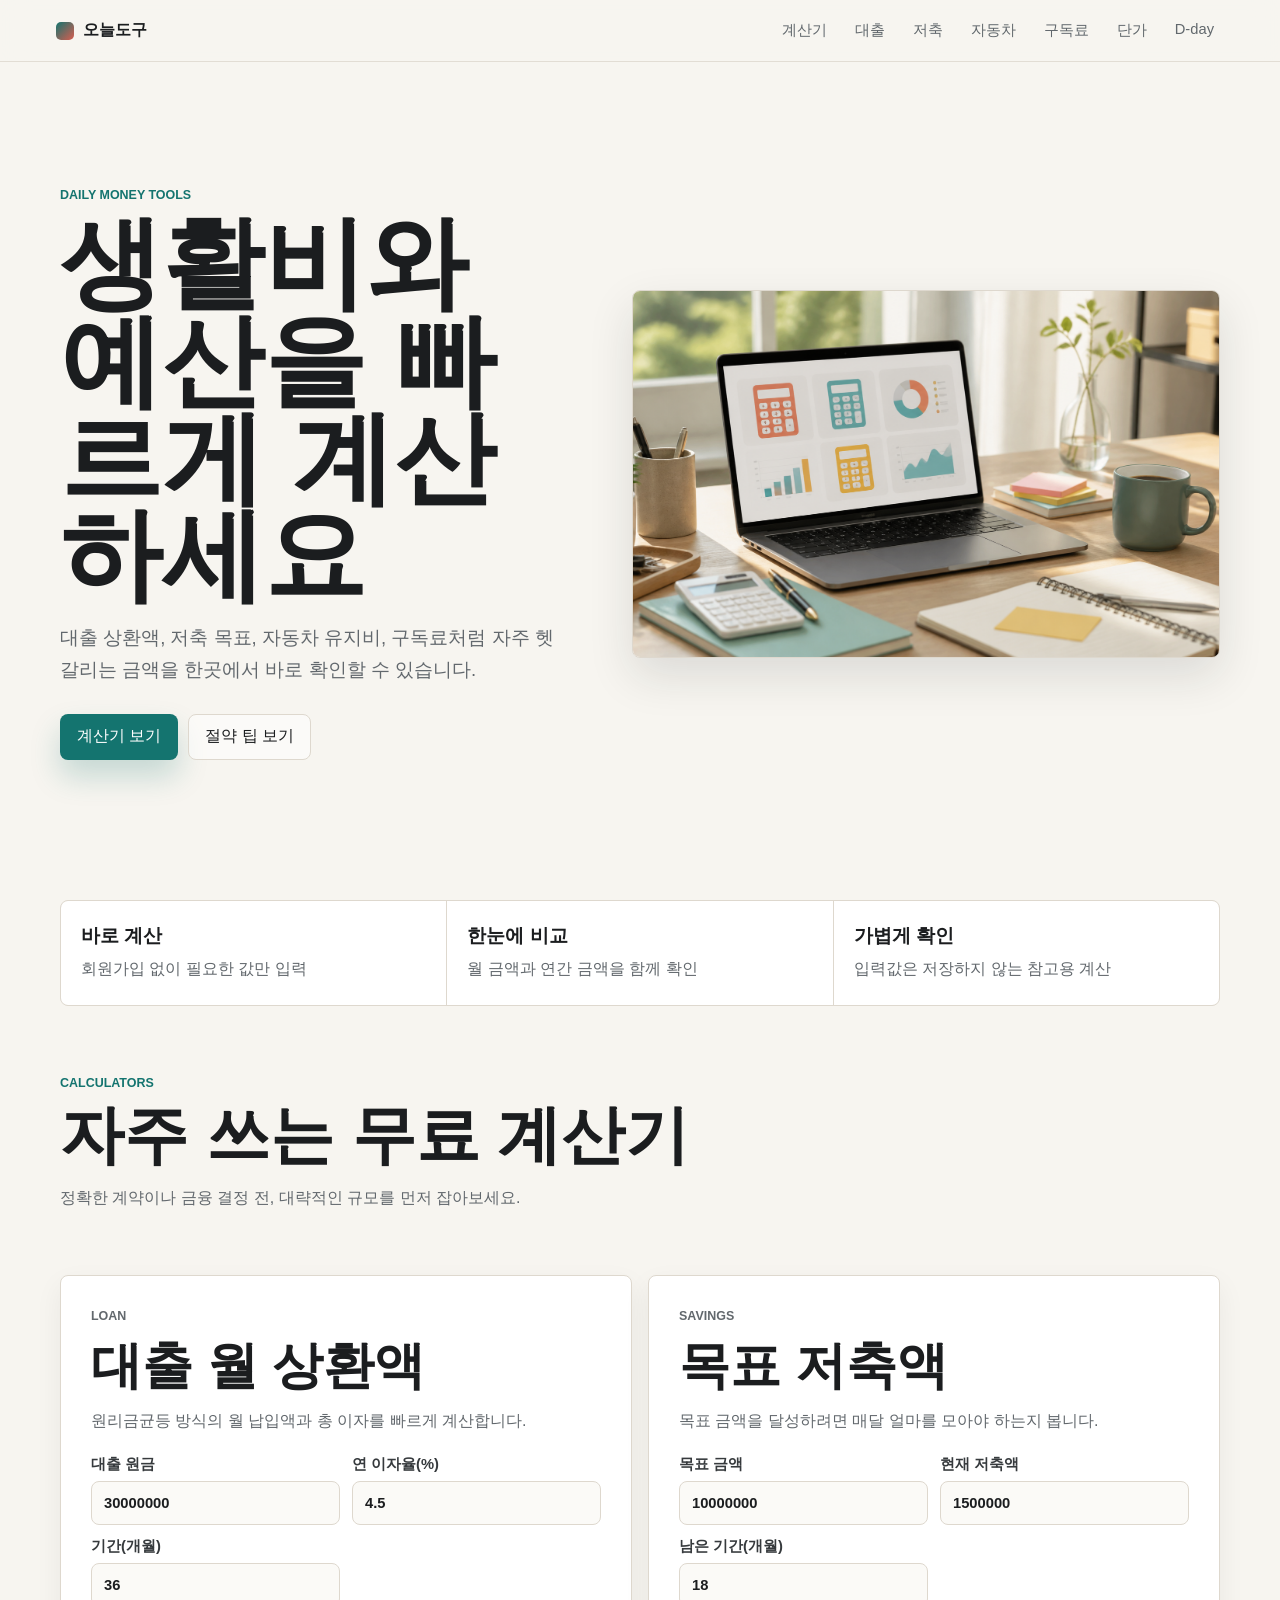
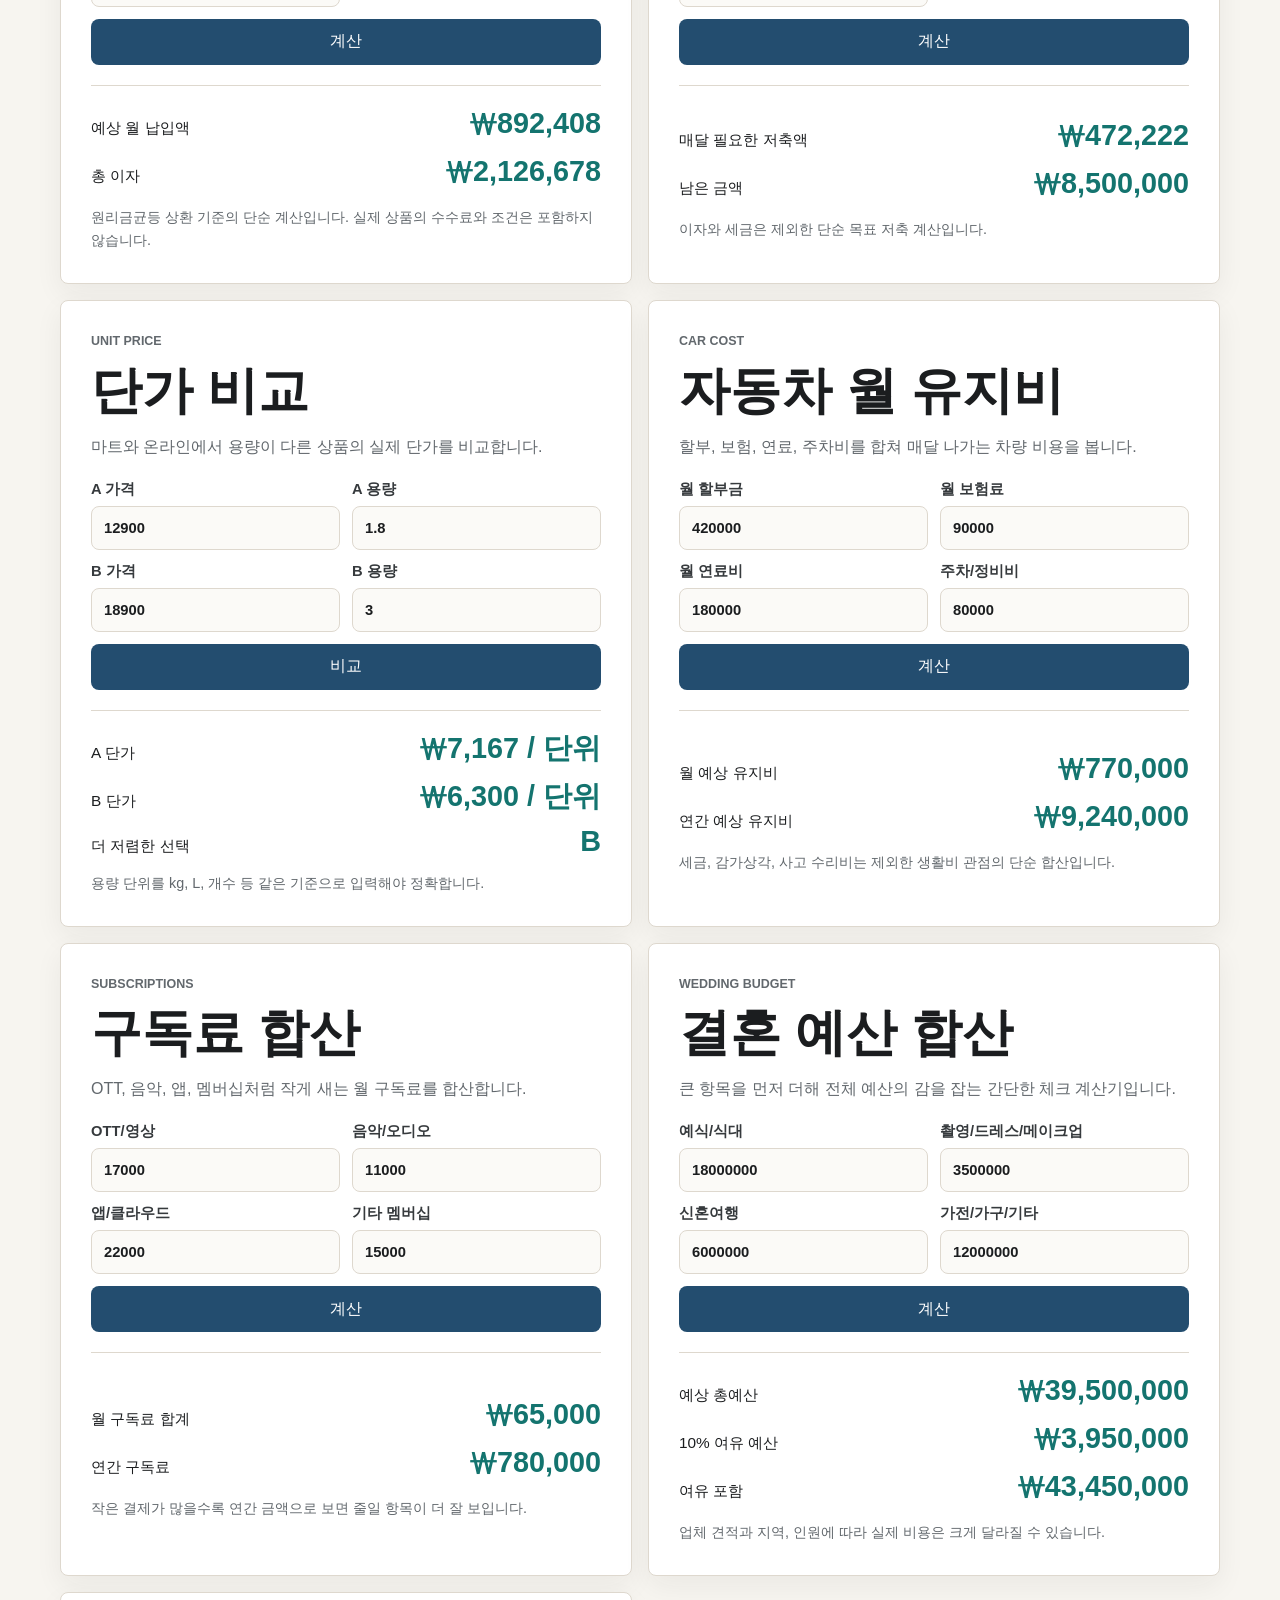
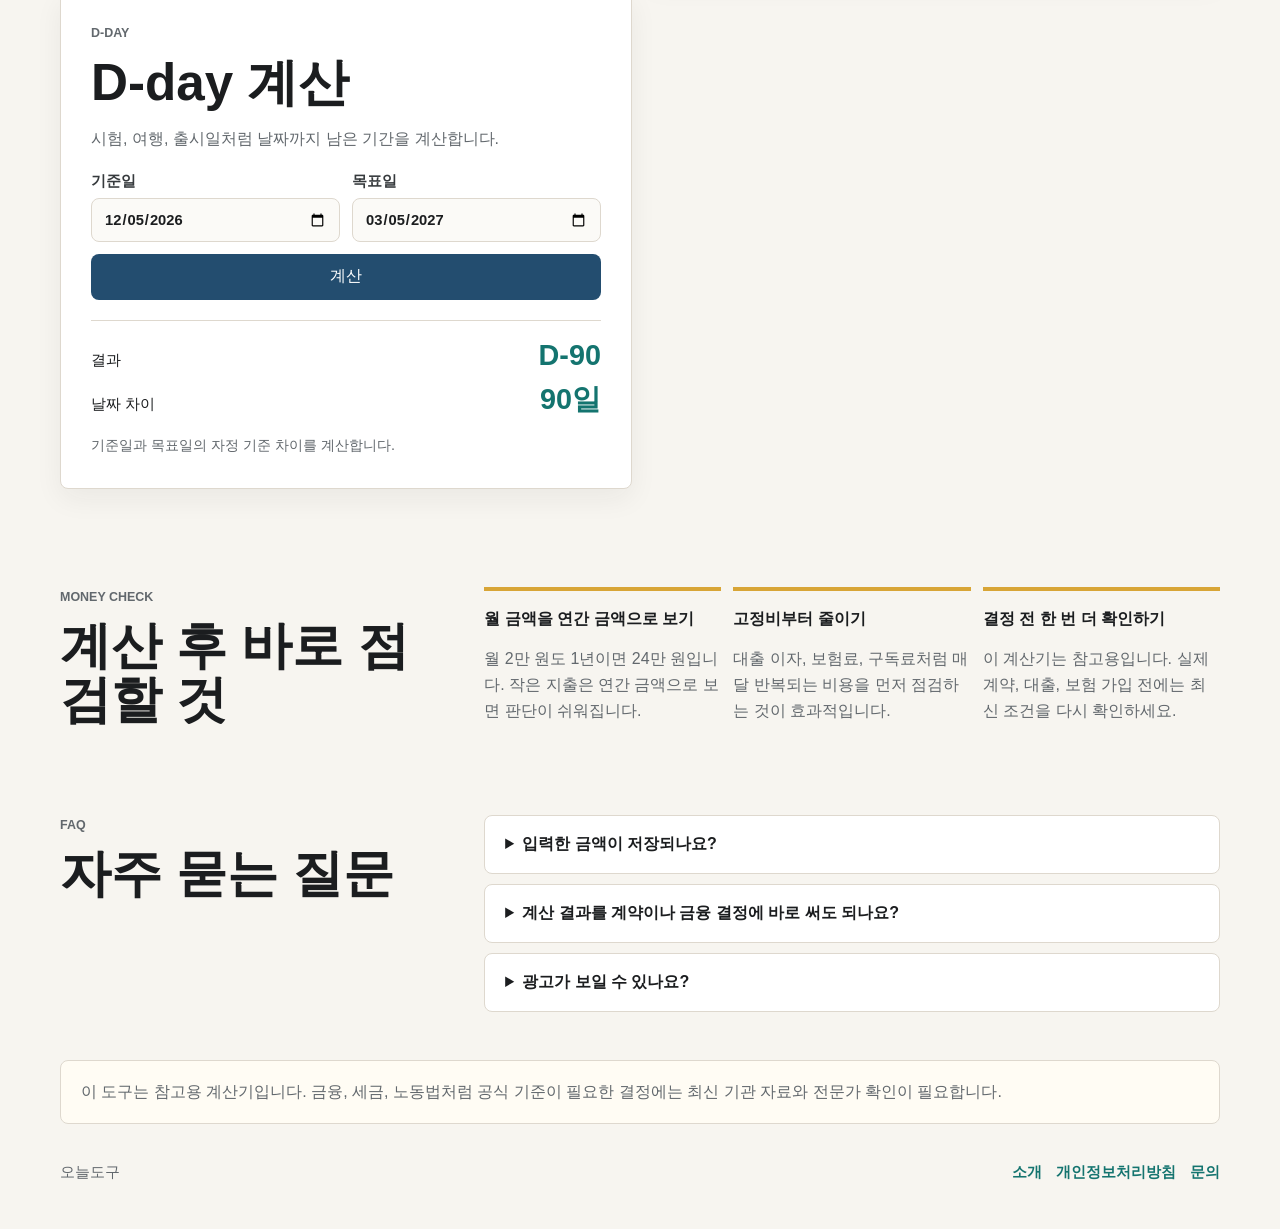
==== index.html @ f992bd96 "Improve site trust pages" ====
<!doctype html>
<html lang="ko">
  <head>
    <meta charset="UTF-8" />
    <meta name="viewport" content="width=device-width, initial-scale=1.0" />
    <title>오늘도구 | 무료 생활 계산기</title>
    <meta
      name="description"
      content="대출 이자, 목표 저축, 단가 비교, D-day를 브라우저에서 바로 계산하는 무료 생활 도구 모음입니다."
    />
    <meta property="og:title" content="오늘도구 | 무료 생활 계산기" />
    <meta
      property="og:description"
      content="로그인 없이 쓰는 생활 계산기. 입력값은 저장되지 않고 내 브라우저에서만 계산됩니다."
    />
    <meta name="google-adsense-account" content="ca-pub-8673489009137936" />
    <link rel="preload" href="assets/tools-desk.png" as="image" />
    <link rel="stylesheet" href="styles.css" />
    <script
      async
      src="https://pagead2.googlesyndication.com/pagead/js/adsbygoogle.js?client=ca-pub-8673489009137936"
      crossorigin="anonymous"
    ></script>
  </head>
  <body>
    <header class="topbar">
      <a class="brand" href="#top" aria-label="오늘도구 홈">
        <span aria-hidden="true"></span>
        오늘도구
      </a>
      <nav aria-label="주요 계산기">
        <a href="#tools">계산기</a>
        <a href="#loan">대출</a>
        <a href="#savings">저축</a>
        <a href="#car">자동차</a>
        <a href="#subscriptions">구독료</a>
        <a href="#unit">단가</a>
        <a href="#date">D-day</a>
      </nav>
    </header>

    <main id="top">
      <section class="hero">
        <div class="hero__copy">
          <p class="eyebrow">Daily Money Tools</p>
          <h1>생활비와 예산을 빠르게 계산하세요</h1>
          <p>
            대출 상환액, 저축 목표, 자동차 유지비, 구독료처럼 자주 헷갈리는
            금액을 한곳에서 바로 확인할 수 있습니다.
          </p>
          <div class="hero__actions">
            <a class="button button--primary" href="#tools">계산기 보기</a>
            <a class="button button--quiet" href="#tips">절약 팁 보기</a>
          </div>
        </div>
        <figure class="hero__visual">
          <img src="assets/tools-desk.png" alt="생활 계산기 도구를 떠올리게 하는 책상 이미지" />
        </figure>
      </section>

      <section class="trust-strip" aria-label="서비스 특징">
        <div>
          <strong>바로 계산</strong>
          <span>회원가입 없이 필요한 값만 입력</span>
        </div>
        <div>
          <strong>한눈에 비교</strong>
          <span>월 금액과 연간 금액을 함께 확인</span>
        </div>
        <div>
          <strong>가볍게 확인</strong>
          <span>입력값은 저장하지 않는 참고용 계산</span>
        </div>
      </section>

      <section class="section-heading" id="tools">
        <p class="eyebrow">Calculators</p>
        <h2>자주 쓰는 무료 계산기</h2>
        <p>정확한 계약이나 금융 결정 전, 대략적인 규모를 먼저 잡아보세요.</p>
      </section>

      <section class="tool-grid" aria-label="무료 생활 계산기">
        <article class="tool" id="loan">
          <div class="tool__header">
            <p class="eyebrow">Loan</p>
            <h2>대출 월 상환액</h2>
            <p>원리금균등 방식의 월 납입액과 총 이자를 빠르게 계산합니다.</p>
          </div>
          <form class="calculator" data-calculator="loan">
            <label>
              대출 원금
              <input name="principal" inputmode="numeric" value="30000000" />
            </label>
            <label>
              연 이자율(%)
              <input name="rate" inputmode="decimal" value="4.5" />
            </label>
            <label>
              기간(개월)
              <input name="months" inputmode="numeric" value="36" />
            </label>
            <button class="button button--secondary" type="submit">계산</button>
          </form>
          <div class="result" data-result="loan"></div>
        </article>

        <article class="tool" id="savings">
          <div class="tool__header">
            <p class="eyebrow">Savings</p>
            <h2>목표 저축액</h2>
            <p>목표 금액을 달성하려면 매달 얼마를 모아야 하는지 봅니다.</p>
          </div>
          <form class="calculator" data-calculator="savings">
            <label>
              목표 금액
              <input name="goal" inputmode="numeric" value="10000000" />
            </label>
            <label>
              현재 저축액
              <input name="current" inputmode="numeric" value="1500000" />
            </label>
            <label>
              남은 기간(개월)
              <input name="months" inputmode="numeric" value="18" />
            </label>
            <button class="button button--secondary" type="submit">계산</button>
          </form>
          <div class="result" data-result="savings"></div>
        </article>

        <article class="tool" id="unit">
          <div class="tool__header">
            <p class="eyebrow">Unit Price</p>
            <h2>단가 비교</h2>
            <p>마트와 온라인에서 용량이 다른 상품의 실제 단가를 비교합니다.</p>
          </div>
          <form class="calculator" data-calculator="unit">
            <label>
              A 가격
              <input name="priceA" inputmode="numeric" value="12900" />
            </label>
            <label>
              A 용량
              <input name="amountA" inputmode="decimal" value="1.8" />
            </label>
            <label>
              B 가격
              <input name="priceB" inputmode="numeric" value="18900" />
            </label>
            <label>
              B 용량
              <input name="amountB" inputmode="decimal" value="3" />
            </label>
            <button class="button button--secondary" type="submit">비교</button>
          </form>
          <div class="result" data-result="unit"></div>
        </article>

        <article class="tool" id="car">
          <div class="tool__header">
            <p class="eyebrow">Car Cost</p>
            <h2>자동차 월 유지비</h2>
            <p>할부, 보험, 연료, 주차비를 합쳐 매달 나가는 차량 비용을 봅니다.</p>
          </div>
          <form class="calculator" data-calculator="car">
            <label>
              월 할부금
              <input name="payment" inputmode="numeric" value="420000" />
            </label>
            <label>
              월 보험료
              <input name="insurance" inputmode="numeric" value="90000" />
            </label>
            <label>
              월 연료비
              <input name="fuel" inputmode="numeric" value="180000" />
            </label>
            <label>
              주차/정비비
              <input name="misc" inputmode="numeric" value="80000" />
            </label>
            <button class="button button--secondary" type="submit">계산</button>
          </form>
          <div class="result" data-result="car"></div>
        </article>

        <article class="tool" id="subscriptions">
          <div class="tool__header">
            <p class="eyebrow">Subscriptions</p>
            <h2>구독료 합산</h2>
            <p>OTT, 음악, 앱, 멤버십처럼 작게 새는 월 구독료를 합산합니다.</p>
          </div>
          <form class="calculator" data-calculator="subscriptions">
            <label>
              OTT/영상
              <input name="streaming" inputmode="numeric" value="17000" />
            </label>
            <label>
              음악/오디오
              <input name="music" inputmode="numeric" value="11000" />
            </label>
            <label>
              앱/클라우드
              <input name="apps" inputmode="numeric" value="22000" />
            </label>
            <label>
              기타 멤버십
              <input name="others" inputmode="numeric" value="15000" />
            </label>
            <button class="button button--secondary" type="submit">계산</button>
          </form>
          <div class="result" data-result="subscriptions"></div>
        </article>

        <article class="tool" id="wedding">
          <div class="tool__header">
            <p class="eyebrow">Wedding Budget</p>
            <h2>결혼 예산 합산</h2>
            <p>큰 항목을 먼저 더해 전체 예산의 감을 잡는 간단한 체크 계산기입니다.</p>
          </div>
          <form class="calculator" data-calculator="wedding">
            <label>
              예식/식대
              <input name="venue" inputmode="numeric" value="18000000" />
            </label>
            <label>
              촬영/드레스/메이크업
              <input name="studio" inputmode="numeric" value="3500000" />
            </label>
            <label>
              신혼여행
              <input name="honeymoon" inputmode="numeric" value="6000000" />
            </label>
            <label>
              가전/가구/기타
              <input name="home" inputmode="numeric" value="12000000" />
            </label>
            <button class="button button--secondary" type="submit">계산</button>
          </form>
          <div class="result" data-result="wedding"></div>
        </article>

        <article class="tool" id="date">
          <div class="tool__header">
            <p class="eyebrow">D-day</p>
            <h2>D-day 계산</h2>
            <p>시험, 여행, 출시일처럼 날짜까지 남은 기간을 계산합니다.</p>
          </div>
          <form class="calculator" data-calculator="date">
            <label>
              기준일
              <input name="start" type="date" />
            </label>
            <label>
              목표일
              <input name="target" type="date" />
            </label>
            <button class="button button--secondary" type="submit">계산</button>
          </form>
          <div class="result" data-result="date"></div>
        </article>
      </section>

      <section class="tips" id="tips">
        <div>
          <p class="eyebrow">Money Check</p>
          <h2>계산 후 바로 점검할 것</h2>
        </div>
        <div class="tips__cards">
          <article>
            <strong>월 금액을 연간 금액으로 보기</strong>
            <p>월 2만 원도 1년이면 24만 원입니다. 작은 지출은 연간 금액으로 보면 판단이 쉬워집니다.</p>
          </article>
          <article>
            <strong>고정비부터 줄이기</strong>
            <p>대출 이자, 보험료, 구독료처럼 매달 반복되는 비용을 먼저 점검하는 것이 효과적입니다.</p>
          </article>
          <article>
            <strong>결정 전 한 번 더 확인하기</strong>
            <p>이 계산기는 참고용입니다. 실제 계약, 대출, 보험 가입 전에는 최신 조건을 다시 확인하세요.</p>
          </article>
        </div>
      </section>

      <section class="faq" aria-labelledby="faq-title">
        <div>
          <p class="eyebrow">FAQ</p>
          <h2 id="faq-title">자주 묻는 질문</h2>
        </div>
        <div class="faq__list">
          <details>
            <summary>입력한 금액이 저장되나요?</summary>
            <p>아니요. 오늘도구의 계산기는 입력값을 서버로 전송하거나 저장하지 않습니다.</p>
          </details>
          <details>
            <summary>계산 결과를 계약이나 금융 결정에 바로 써도 되나요?</summary>
            <p>계산 결과는 참고용입니다. 실제 대출, 보험, 계약 조건은 각 기관의 최신 약관과 견적을 확인해야 합니다.</p>
          </details>
          <details>
            <summary>광고가 보일 수 있나요?</summary>
            <p>사이트 운영을 위해 Google AdSense 광고가 자동으로 표시될 수 있습니다. 광고 개인화와 쿠키 관련 내용은 개인정보처리방침에서 확인할 수 있습니다.</p>
          </details>
        </div>
      </section>

      <section class="notice" aria-label="주의사항">
        <p>
          이 도구는 참고용 계산기입니다. 금융, 세금, 노동법처럼 공식 기준이 필요한
          결정에는 최신 기관 자료와 전문가 확인이 필요합니다.
        </p>
      </section>
    </main>

    <footer>
      <span>오늘도구</span>
      <span>
        <a href="about.html">소개</a>
        <a href="privacy.html">개인정보처리방침</a>
        <a href="contact.html">문의</a>
      </span>
    </footer>

    <script src="app.js"></script>
  </body>
</html>
---- styles.css ----
:root {
  color-scheme: light;
  --ink: #1b1d1f;
  --muted: #62686d;
  --paper: #f7f5f0;
  --surface: #ffffff;
  --line: #ded8ce;
  --teal: #14746f;
  --coral: #d95d4f;
  --yellow: #d8a536;
  --blue: #234d6f;
  --shadow: 0 18px 46px rgba(27, 29, 31, 0.12);
}

* {
  box-sizing: border-box;
}

html {
  scroll-behavior: smooth;
}

body {
  margin: 0;
  min-width: 320px;
  background: var(--paper);
  color: var(--ink);
  font-family:
    Inter, Pretendard, -apple-system, BlinkMacSystemFont, "Segoe UI", sans-serif;
}

a {
  color: inherit;
  text-decoration: none;
}

button,
input {
  font: inherit;
}

.topbar {
  position: sticky;
  top: 0;
  z-index: 10;
  min-height: 62px;
  display: flex;
  align-items: center;
  justify-content: space-between;
  gap: 24px;
  padding: 0 clamp(16px, 5vw, 56px);
  border-bottom: 1px solid rgba(222, 216, 206, 0.8);
  background: rgba(247, 245, 240, 0.9);
  backdrop-filter: blur(14px);
}

.brand {
  display: inline-flex;
  align-items: center;
  gap: 9px;
  font-weight: 900;
}

.brand span {
  width: 18px;
  height: 18px;
  border-radius: 5px;
  background: linear-gradient(135deg, var(--teal), var(--coral));
}

nav {
  display: flex;
  flex-wrap: wrap;
  justify-content: flex-end;
  gap: 8px;
  color: var(--muted);
  font-size: 0.92rem;
}

nav a {
  padding: 8px 10px;
  border-radius: 8px;
}

nav a:hover {
  background: #ebe5dc;
  color: var(--ink);
}

main {
  width: min(1160px, calc(100% - 32px));
  margin: 0 auto;
}

.hero {
  min-height: calc(100svh - 62px);
  display: grid;
  grid-template-columns: minmax(0, 0.92fr) minmax(320px, 1.08fr);
  gap: clamp(24px, 6vw, 72px);
  align-items: center;
  padding: 42px 0 56px;
}

.eyebrow {
  margin: 0 0 12px;
  color: var(--teal);
  font-size: 0.78rem;
  font-weight: 900;
  letter-spacing: 0;
  text-transform: uppercase;
}

h1,
h2,
h3,
p {
  overflow-wrap: anywhere;
}

h1 {
  margin: 0;
  max-width: 12ch;
  font-size: clamp(3.2rem, 9vw, 6.4rem);
  line-height: 0.95;
  letter-spacing: 0;
}

.hero p:not(.eyebrow) {
  max-width: 660px;
  color: var(--muted);
  font-size: clamp(1rem, 2vw, 1.16rem);
  line-height: 1.72;
}

.hero__actions {
  display: flex;
  flex-wrap: wrap;
  gap: 10px;
  margin-top: 28px;
}

.button {
  min-height: 46px;
  display: inline-flex;
  align-items: center;
  justify-content: center;
  border: 1px solid transparent;
  border-radius: 8px;
  padding: 0 16px;
  cursor: pointer;
  transition:
    transform 160ms ease,
    border-color 160ms ease,
    background 160ms ease;
}

.button:hover {
  transform: translateY(-1px);
}

.button--primary {
  background: var(--teal);
  color: #fff;
  box-shadow: 0 16px 30px rgba(20, 116, 111, 0.22);
}

.button--quiet {
  border-color: var(--line);
  background: rgba(255, 255, 255, 0.55);
}

.button--secondary {
  width: 100%;
  background: var(--blue);
  color: #fff;
}

.hero__visual {
  margin: 0;
  border: 1px solid var(--line);
  border-radius: 8px;
  background: var(--surface);
  box-shadow: var(--shadow);
  overflow: hidden;
}

.hero__visual img {
  display: block;
  width: 100%;
  aspect-ratio: 16 / 10;
  object-fit: cover;
}

.trust-strip {
  display: grid;
  grid-template-columns: repeat(3, minmax(0, 1fr));
  gap: 1px;
  border: 1px solid var(--line);
  border-radius: 8px;
  background: var(--line);
  overflow: hidden;
}

.trust-strip div {
  min-height: 104px;
  display: grid;
  align-content: center;
  gap: 7px;
  padding: 20px;
  background: var(--surface);
}

.trust-strip strong {
  font-size: 1.2rem;
}

.trust-strip span,
.tool p,
.tips p,
.faq p,
.page p,
.notice p,
footer {
  color: var(--muted);
  line-height: 1.65;
}

.tool-grid {
  display: grid;
  grid-template-columns: repeat(2, minmax(0, 1fr));
  gap: 16px;
  padding: 48px 0 70px;
}

.section-heading {
  padding: 70px 0 0;
}

.section-heading h2,
.tips h2 {
  margin: 0;
  font-size: clamp(2rem, 5vw, 4rem);
  line-height: 1.04;
  letter-spacing: 0;
}

.section-heading p:last-child {
  max-width: 620px;
  color: var(--muted);
  line-height: 1.65;
}

.tool {
  display: grid;
  grid-template-rows: auto auto 1fr;
  gap: 20px;
  border: 1px solid var(--line);
  border-radius: 8px;
  padding: clamp(20px, 4vw, 30px);
  background: var(--surface);
  box-shadow: 0 10px 28px rgba(27, 29, 31, 0.06);
}

.tool__header h2,
.tips h2 {
  margin: 0;
  font-size: clamp(1.7rem, 4vw, 3.2rem);
  line-height: 1.05;
  letter-spacing: 0;
}

.tool__header p:last-child {
  margin-bottom: 0;
}

.calculator {
  display: grid;
  grid-template-columns: repeat(2, minmax(0, 1fr));
  gap: 12px;
}

.calculator label {
  display: grid;
  gap: 7px;
  color: #363a3d;
  font-size: 0.92rem;
  font-weight: 800;
}

.calculator input {
  width: 100%;
  min-height: 44px;
  border: 1px solid var(--line);
  border-radius: 8px;
  padding: 0 12px;
  background: #fbfaf7;
  color: var(--ink);
}

.calculator input:focus {
  outline: 3px solid rgba(20, 116, 111, 0.18);
  border-color: var(--teal);
}

.calculator button {
  grid-column: 1 / -1;
}

.result {
  min-height: 126px;
  display: grid;
  gap: 8px;
  align-content: center;
  border-top: 1px solid var(--line);
  padding-top: 18px;
}

.metric {
  display: flex;
  justify-content: space-between;
  gap: 14px;
  align-items: baseline;
  font-size: 0.96rem;
}

.metric strong {
  color: var(--teal);
  font-size: clamp(1.2rem, 3vw, 1.8rem);
}

.result-note {
  margin: 6px 0 0;
  color: var(--muted);
  font-size: 0.9rem;
}

.tips {
  display: grid;
  grid-template-columns: minmax(240px, 0.7fr) minmax(0, 1.3fr);
  gap: 28px;
  padding: 28px 0 44px;
}

.tips__cards {
  display: grid;
  grid-template-columns: repeat(3, minmax(0, 1fr));
  gap: 12px;
}

.tips__cards article {
  border-top: 4px solid var(--yellow);
  padding-top: 18px;
}

.faq {
  display: grid;
  grid-template-columns: minmax(240px, 0.7fr) minmax(0, 1.3fr);
  gap: 28px;
  padding: 30px 0 48px;
}

.faq h2 {
  margin: 0;
  font-size: clamp(1.7rem, 4vw, 3.2rem);
  line-height: 1.05;
  letter-spacing: 0;
}

.faq__list {
  display: grid;
  gap: 10px;
}

.faq details {
  border: 1px solid var(--line);
  border-radius: 8px;
  padding: 18px 20px;
  background: var(--surface);
}

.faq summary {
  cursor: pointer;
  color: var(--ink);
  font-weight: 900;
}

.faq details p {
  margin: 12px 0 0;
}

.page {
  max-width: 840px;
  padding: 88px 0 72px;
}

.page h1 {
  max-width: 12ch;
}

.page h2 {
  margin: 34px 0 8px;
  font-size: clamp(1.3rem, 3vw, 2rem);
  line-height: 1.15;
}

.page a,
footer a {
  color: var(--teal);
  font-weight: 800;
}

.contact-box {
  display: grid;
  gap: 6px;
  border: 1px solid var(--line);
  border-radius: 8px;
  padding: 18px 20px;
  background: var(--surface);
}

.notice {
  border: 1px solid var(--line);
  border-radius: 8px;
  padding: 18px 20px;
  background: #fffcf4;
}

.notice p {
  margin: 0;
}

footer {
  width: min(1160px, calc(100% - 32px));
  display: flex;
  justify-content: space-between;
  gap: 20px;
  margin: 0 auto;
  padding: 36px 0 44px;
  font-size: 0.92rem;
}

footer span:last-child {
  display: flex;
  flex-wrap: wrap;
  gap: 14px;
}

@media (max-width: 860px) {
  .topbar {
    align-items: flex-start;
    flex-direction: column;
    padding-top: 12px;
    padding-bottom: 12px;
  }

  nav {
    justify-content: flex-start;
  }

  .hero,
  .trust-strip,
  .tool-grid,
  .tips,
  .tips__cards,
  .faq {
    display: block;
  }

  .hero {
    min-height: 0;
  }

  h1 {
    max-width: 9ch;
  }

  .hero__visual,
  .trust-strip div,
  .tool,
  .tips__cards article,
  .faq__list {
    margin-top: 14px;
  }

  .trust-strip {
    border-radius: 8px;
    overflow: hidden;
  }

  .tool-grid {
    padding-top: 30px;
  }

  .calculator {
    grid-template-columns: 1fr;
  }

  footer {
    flex-direction: column;
  }
}
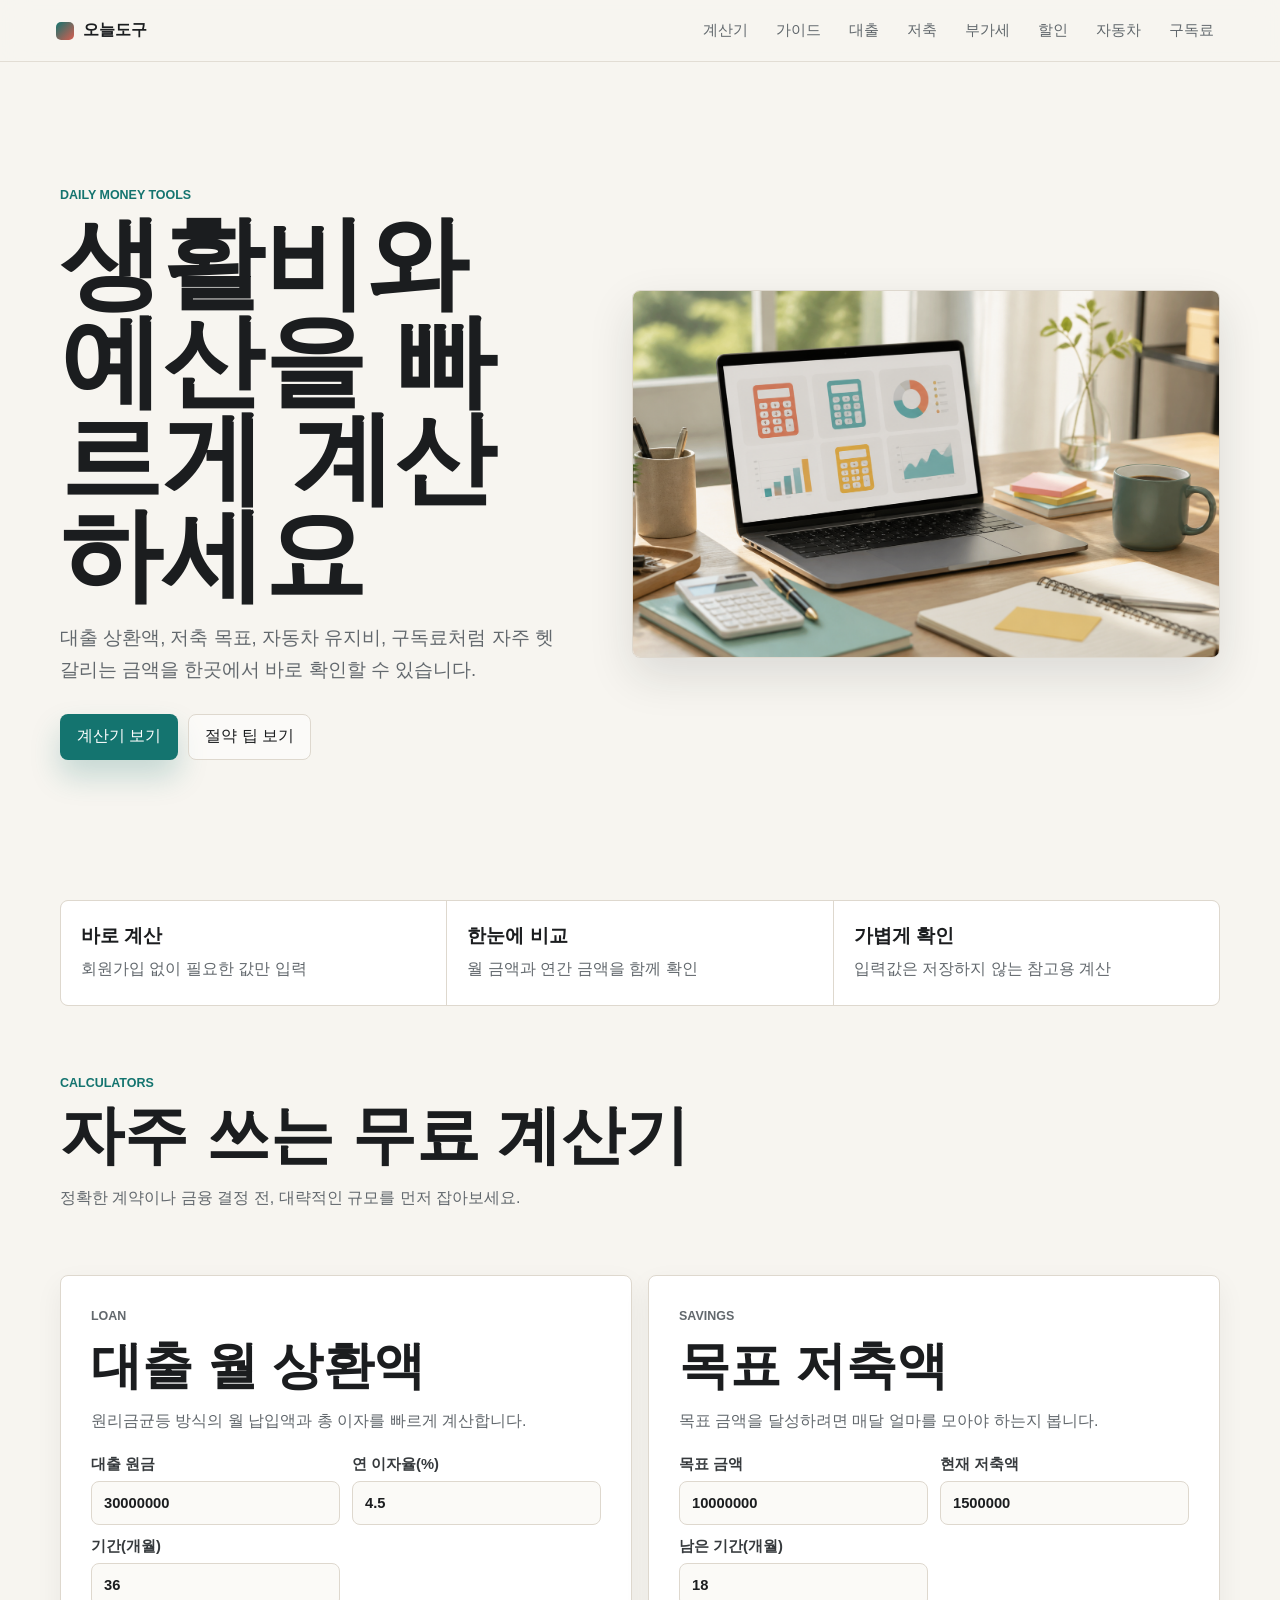
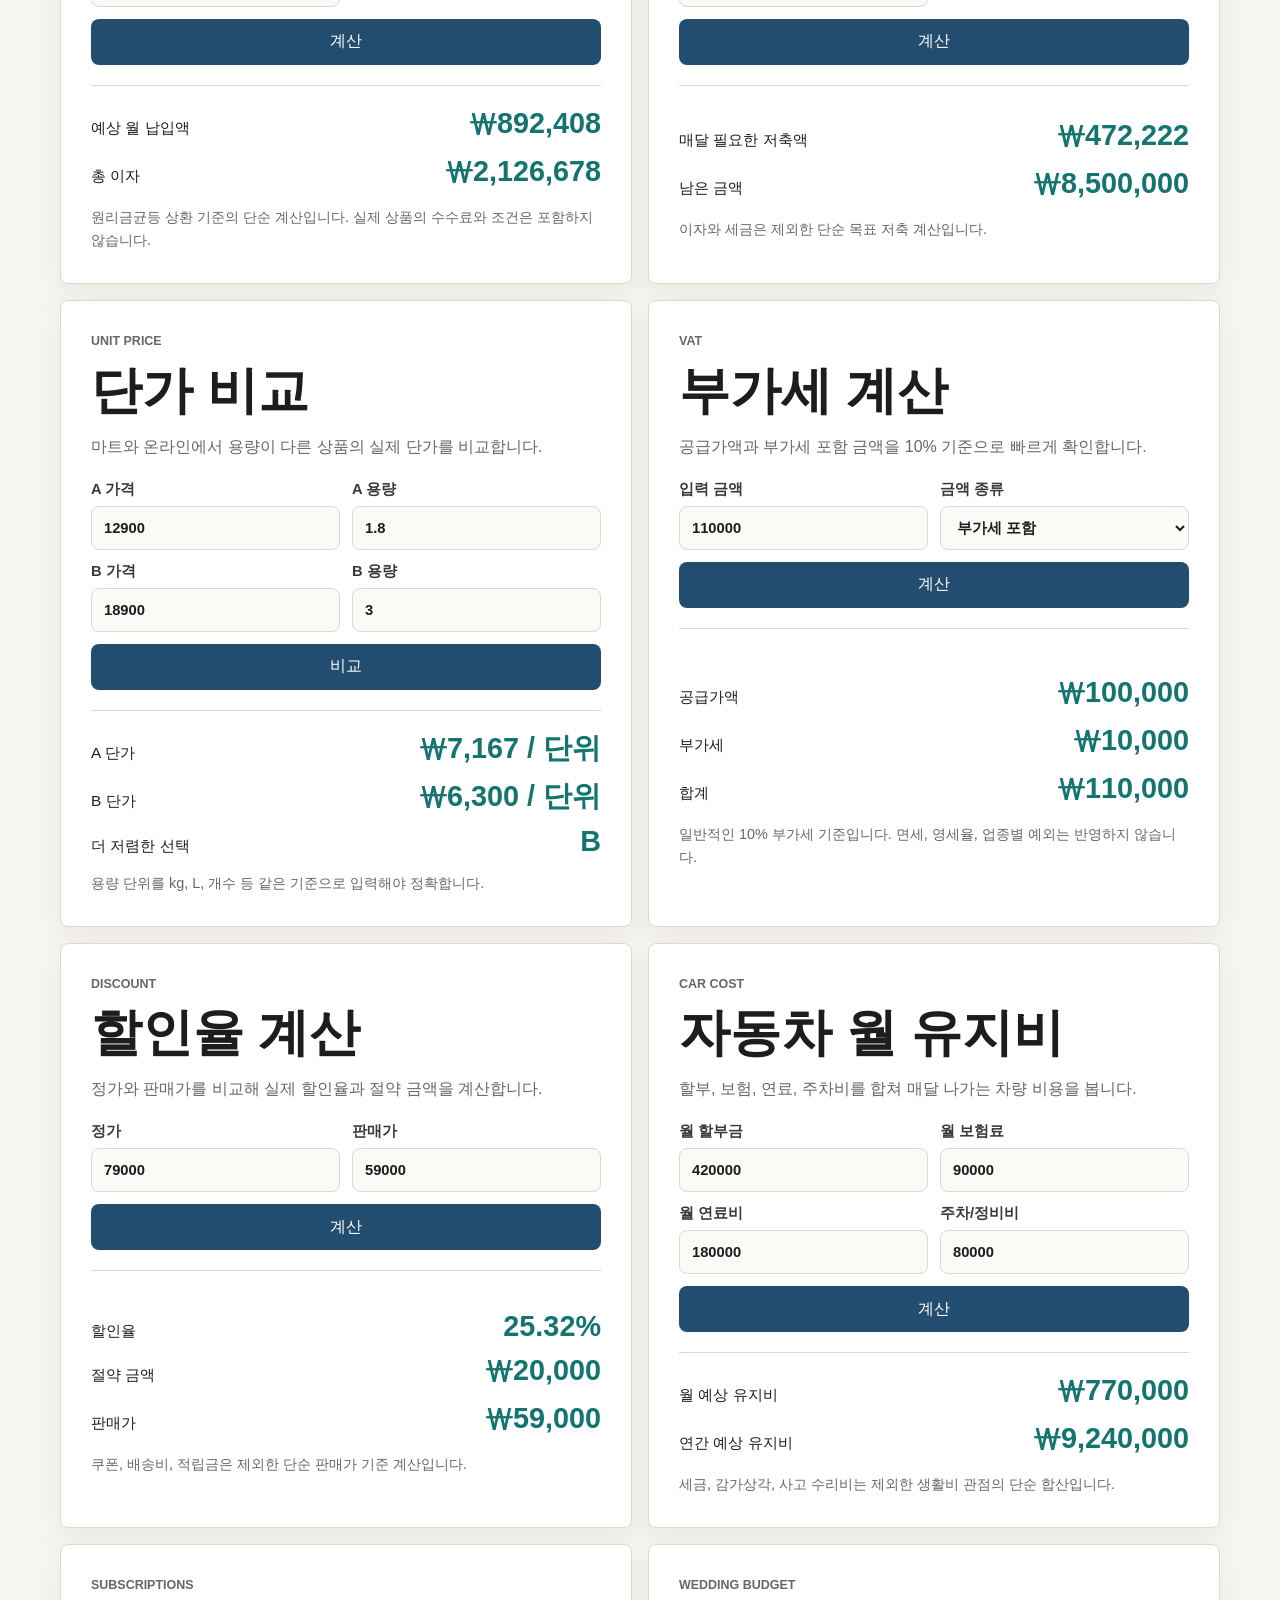
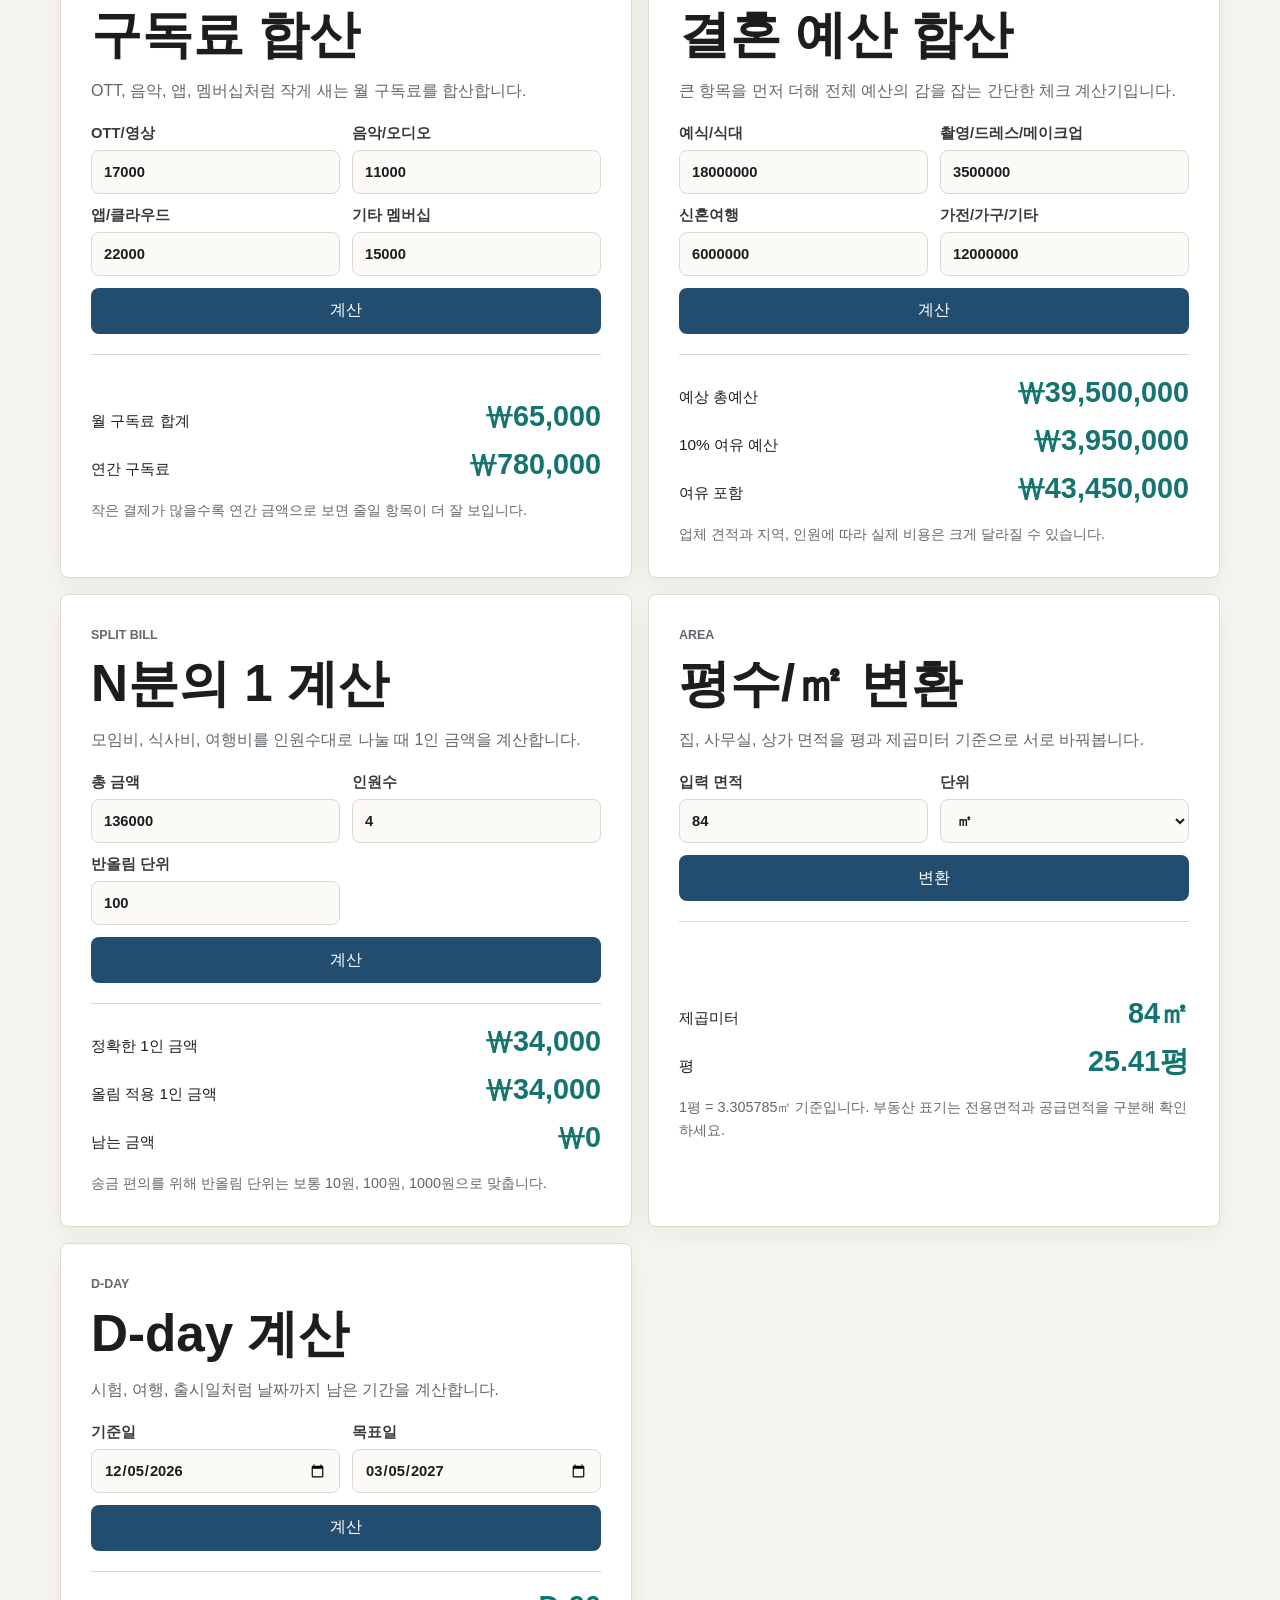
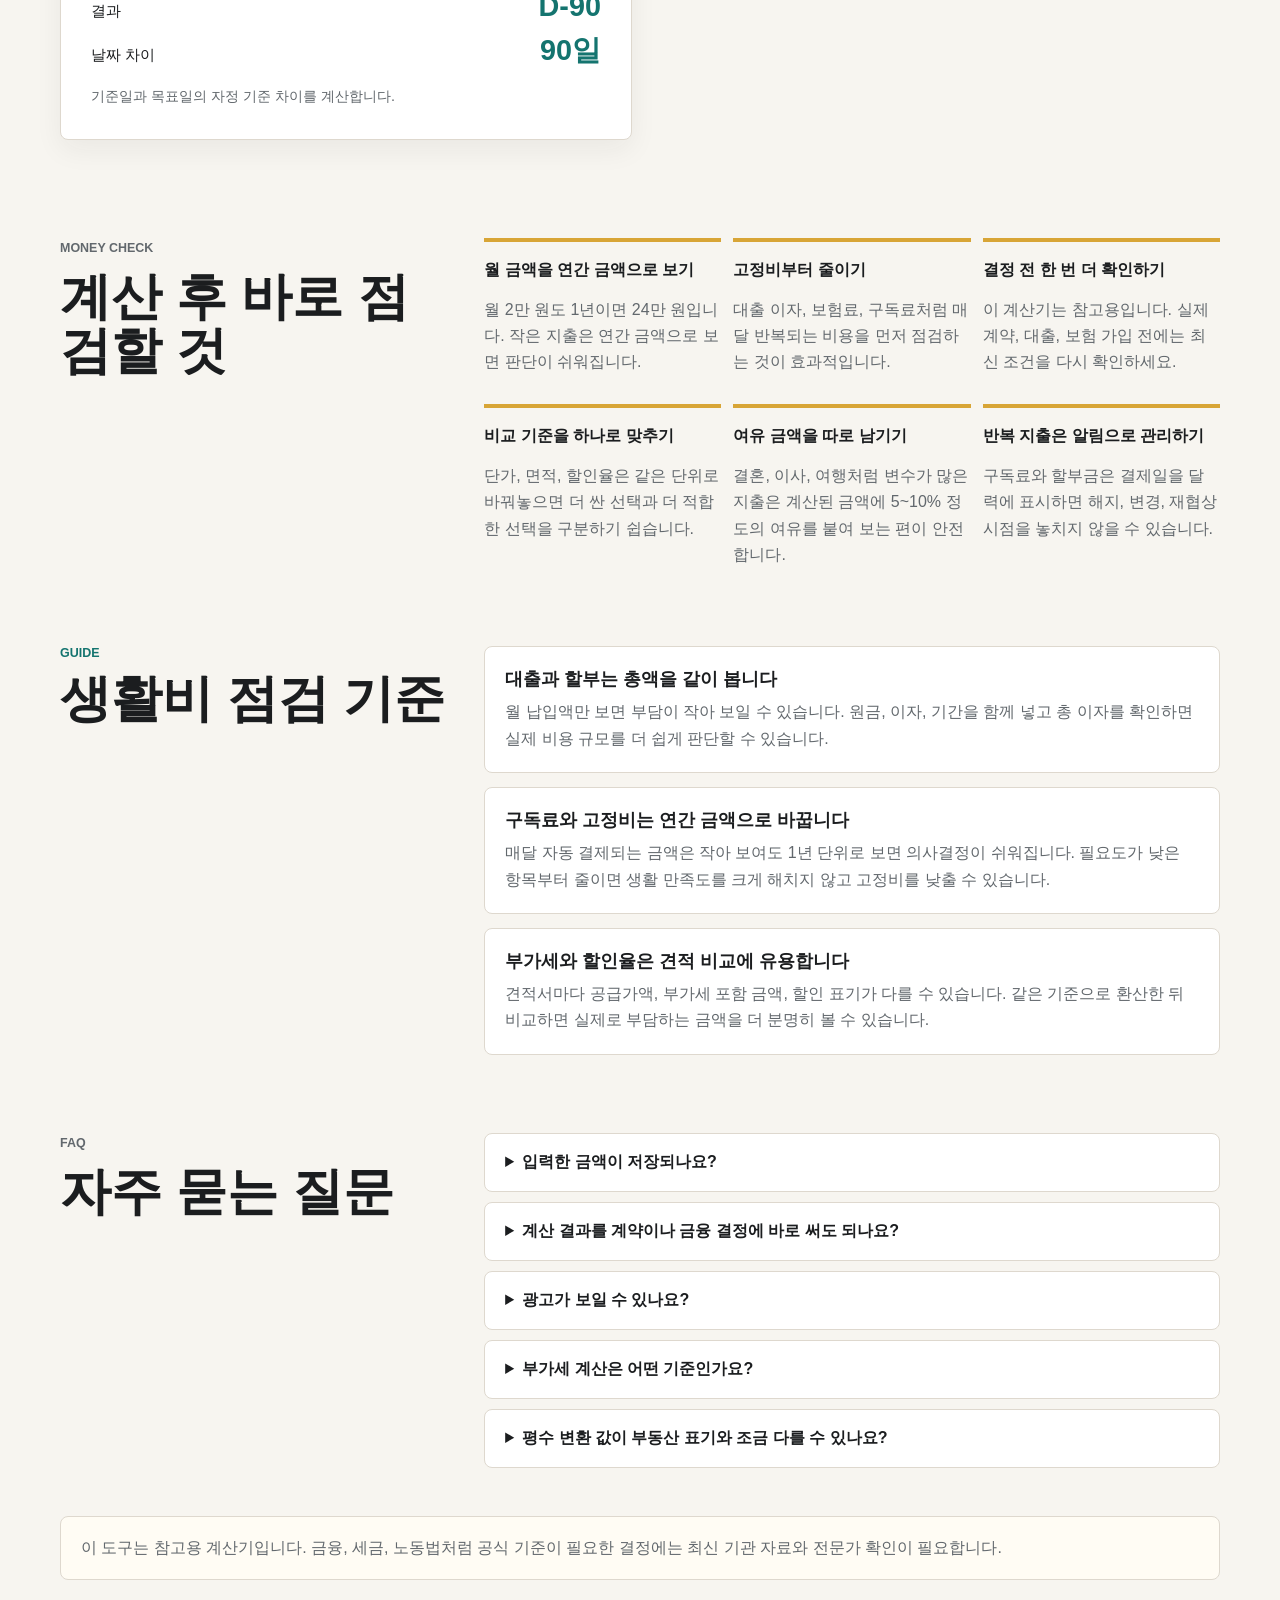
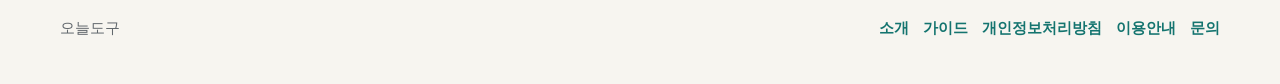
==== commit 04efc1c5: "Expand calculator content for site quality" ====
--- a/index.html
+++ b/index.html
@@ -30,12 +30,13 @@
       </a>
       <nav aria-label="주요 계산기">
         <a href="#tools">계산기</a>
+        <a href="guides.html">가이드</a>
         <a href="#loan">대출</a>
         <a href="#savings">저축</a>
+        <a href="#vat">부가세</a>
+        <a href="#discount">할인</a>
         <a href="#car">자동차</a>
         <a href="#subscriptions">구독료</a>
-        <a href="#unit">단가</a>
-        <a href="#date">D-day</a>
       </nav>
     </header>
 
@@ -156,6 +157,49 @@
           <div class="result" data-result="unit"></div>
         </article>
 
+        <article class="tool" id="vat">
+          <div class="tool__header">
+            <p class="eyebrow">VAT</p>
+            <h2>부가세 계산</h2>
+            <p>공급가액과 부가세 포함 금액을 10% 기준으로 빠르게 확인합니다.</p>
+          </div>
+          <form class="calculator" data-calculator="vat">
+            <label>
+              입력 금액
+              <input name="amount" inputmode="numeric" value="110000" />
+            </label>
+            <label>
+              금액 종류
+              <select name="mode">
+                <option value="included">부가세 포함</option>
+                <option value="excluded">공급가액</option>
+              </select>
+            </label>
+            <button class="button button--secondary" type="submit">계산</button>
+          </form>
+          <div class="result" data-result="vat"></div>
+        </article>
+
+        <article class="tool" id="discount">
+          <div class="tool__header">
+            <p class="eyebrow">Discount</p>
+            <h2>할인율 계산</h2>
+            <p>정가와 판매가를 비교해 실제 할인율과 절약 금액을 계산합니다.</p>
+          </div>
+          <form class="calculator" data-calculator="discount">
+            <label>
+              정가
+              <input name="original" inputmode="numeric" value="79000" />
+            </label>
+            <label>
+              판매가
+              <input name="sale" inputmode="numeric" value="59000" />
+            </label>
+            <button class="button button--secondary" type="submit">계산</button>
+          </form>
+          <div class="result" data-result="discount"></div>
+        </article>
+
         <article class="tool" id="car">
           <div class="tool__header">
             <p class="eyebrow">Car Cost</p>
@@ -240,6 +284,53 @@
           <div class="result" data-result="wedding"></div>
         </article>
 
+        <article class="tool" id="split">
+          <div class="tool__header">
+            <p class="eyebrow">Split Bill</p>
+            <h2>N분의 1 계산</h2>
+            <p>모임비, 식사비, 여행비를 인원수대로 나눌 때 1인 금액을 계산합니다.</p>
+          </div>
+          <form class="calculator" data-calculator="split">
+            <label>
+              총 금액
+              <input name="total" inputmode="numeric" value="136000" />
+            </label>
+            <label>
+              인원수
+              <input name="people" inputmode="numeric" value="4" />
+            </label>
+            <label>
+              반올림 단위
+              <input name="roundUnit" inputmode="numeric" value="100" />
+            </label>
+            <button class="button button--secondary" type="submit">계산</button>
+          </form>
+          <div class="result" data-result="split"></div>
+        </article>
+
+        <article class="tool" id="area">
+          <div class="tool__header">
+            <p class="eyebrow">Area</p>
+            <h2>평수/㎡ 변환</h2>
+            <p>집, 사무실, 상가 면적을 평과 제곱미터 기준으로 서로 바꿔봅니다.</p>
+          </div>
+          <form class="calculator" data-calculator="area">
+            <label>
+              입력 면적
+              <input name="area" inputmode="decimal" value="84" />
+            </label>
+            <label>
+              단위
+              <select name="unit">
+                <option value="sqm">㎡</option>
+                <option value="pyeong">평</option>
+              </select>
+            </label>
+            <button class="button button--secondary" type="submit">변환</button>
+          </form>
+          <div class="result" data-result="area"></div>
+        </article>
+
         <article class="tool" id="date">
           <div class="tool__header">
             <p class="eyebrow">D-day</p>
@@ -278,6 +369,50 @@
           <article>
             <strong>결정 전 한 번 더 확인하기</strong>
             <p>이 계산기는 참고용입니다. 실제 계약, 대출, 보험 가입 전에는 최신 조건을 다시 확인하세요.</p>
+          </article>
+          <article>
+            <strong>비교 기준을 하나로 맞추기</strong>
+            <p>단가, 면적, 할인율은 같은 단위로 바꿔놓으면 더 싼 선택과 더 적합한 선택을 구분하기 쉽습니다.</p>
+          </article>
+          <article>
+            <strong>여유 금액을 따로 남기기</strong>
+            <p>결혼, 이사, 여행처럼 변수가 많은 지출은 계산된 금액에 5~10% 정도의 여유를 붙여 보는 편이 안전합니다.</p>
+          </article>
+          <article>
+            <strong>반복 지출은 알림으로 관리하기</strong>
+            <p>구독료와 할부금은 결제일을 달력에 표시하면 해지, 변경, 재협상 시점을 놓치지 않을 수 있습니다.</p>
+          </article>
+        </div>
+      </section>
+
+      <section class="guide" aria-labelledby="guide-title">
+        <div>
+          <p class="eyebrow">Guide</p>
+          <h2 id="guide-title">생활비 점검 기준</h2>
+        </div>
+        <div class="guide__content">
+          <article>
+            <h3>대출과 할부는 총액을 같이 봅니다</h3>
+            <p>
+              월 납입액만 보면 부담이 작아 보일 수 있습니다. 원금, 이자, 기간을 함께
+              넣고 총 이자를 확인하면 실제 비용 규모를 더 쉽게 판단할 수 있습니다.
+            </p>
+          </article>
+          <article>
+            <h3>구독료와 고정비는 연간 금액으로 바꿉니다</h3>
+            <p>
+              매달 자동 결제되는 금액은 작아 보여도 1년 단위로 보면 의사결정이
+              쉬워집니다. 필요도가 낮은 항목부터 줄이면 생활 만족도를 크게 해치지
+              않고 고정비를 낮출 수 있습니다.
+            </p>
+          </article>
+          <article>
+            <h3>부가세와 할인율은 견적 비교에 유용합니다</h3>
+            <p>
+              견적서마다 공급가액, 부가세 포함 금액, 할인 표기가 다를 수 있습니다.
+              같은 기준으로 환산한 뒤 비교하면 실제로 부담하는 금액을 더 분명히 볼 수
+              있습니다.
+            </p>
           </article>
         </div>
       </section>
@@ -300,6 +435,14 @@
             <summary>광고가 보일 수 있나요?</summary>
             <p>사이트 운영을 위해 Google AdSense 광고가 자동으로 표시될 수 있습니다. 광고 개인화와 쿠키 관련 내용은 개인정보처리방침에서 확인할 수 있습니다.</p>
           </details>
+          <details>
+            <summary>부가세 계산은 어떤 기준인가요?</summary>
+            <p>일반적인 10% 부가세 기준의 단순 계산입니다. 면세, 영세율, 업종별 예외는 반영하지 않습니다.</p>
+          </details>
+          <details>
+            <summary>평수 변환 값이 부동산 표기와 조금 다를 수 있나요?</summary>
+            <p>평과 제곱미터 변환은 1평 = 3.305785㎡ 기준입니다. 실제 매물 표기는 전용면적, 공급면적, 계약면적에 따라 달라질 수 있습니다.</p>
+          </details>
         </div>
       </section>
 
@@ -315,11 +458,25 @@
       <span>오늘도구</span>
       <span>
         <a href="about.html">소개</a>
+        <a href="guides.html">가이드</a>
         <a href="privacy.html">개인정보처리방침</a>
+        <a href="terms.html">이용안내</a>
         <a href="contact.html">문의</a>
       </span>
     </footer>
 
+    <script type="application/ld+json">
+      {
+        "@context": "https://schema.org",
+        "@type": "WebApplication",
+        "name": "오늘도구",
+        "url": "https://today-tools.pages.dev/",
+        "applicationCategory": "FinanceApplication",
+        "operatingSystem": "Any",
+        "inLanguage": "ko-KR",
+        "description": "대출 상환액, 목표 저축, 부가세, 할인율, 단가, D-day를 바로 계산하는 무료 생활 계산기 모음입니다."
+      }
+    </script>
     <script src="app.js"></script>
   </body>
 </html>
--- a/styles.css
+++ b/styles.css
@@ -35,7 +35,8 @@
 }
 
 button,
-input {
+input,
+select {
   font: inherit;
 }
 
@@ -287,7 +288,8 @@
   font-weight: 800;
 }
 
-.calculator input {
+.calculator input,
+.calculator select {
   width: 100%;
   min-height: 44px;
   border: 1px solid var(--line);
@@ -297,7 +299,8 @@
   color: var(--ink);
 }
 
-.calculator input:focus {
+.calculator input:focus,
+.calculator select:focus {
   outline: 3px solid rgba(20, 116, 111, 0.18);
   border-color: var(--teal);
 }
@@ -352,6 +355,43 @@
   padding-top: 18px;
 }
 
+.guide {
+  display: grid;
+  grid-template-columns: minmax(240px, 0.7fr) minmax(0, 1.3fr);
+  gap: 28px;
+  padding: 18px 0 48px;
+}
+
+.guide h2 {
+  margin: 0;
+  font-size: clamp(1.7rem, 4vw, 3.2rem);
+  line-height: 1.05;
+  letter-spacing: 0;
+}
+
+.guide__content {
+  display: grid;
+  gap: 14px;
+}
+
+.guide__content article {
+  border: 1px solid var(--line);
+  border-radius: 8px;
+  padding: 20px;
+  background: var(--surface);
+}
+
+.guide__content h3 {
+  margin: 0 0 8px;
+  font-size: 1.1rem;
+}
+
+.guide__content p {
+  margin: 0;
+  color: var(--muted);
+  line-height: 1.65;
+}
+
 .faq {
   display: grid;
   grid-template-columns: minmax(240px, 0.7fr) minmax(0, 1.3fr);
@@ -393,6 +433,10 @@
   padding: 88px 0 72px;
 }
 
+.page--wide {
+  max-width: 980px;
+}
+
 .page h1 {
   max-width: 12ch;
 }
@@ -416,6 +460,23 @@
   border-radius: 8px;
   padding: 18px 20px;
   background: var(--surface);
+}
+
+.article-list {
+  display: grid;
+  gap: 16px;
+  margin-top: 28px;
+}
+
+.article-list article {
+  border: 1px solid var(--line);
+  border-radius: 8px;
+  padding: clamp(20px, 4vw, 28px);
+  background: var(--surface);
+}
+
+.article-list h2 {
+  margin-top: 0;
 }
 
 .notice {
@@ -462,6 +523,7 @@
   .tool-grid,
   .tips,
   .tips__cards,
+  .guide,
   .faq {
     display: block;
   }
@@ -478,6 +540,7 @@
   .trust-strip div,
   .tool,
   .tips__cards article,
+  .guide__content,
   .faq__list {
     margin-top: 14px;
   }
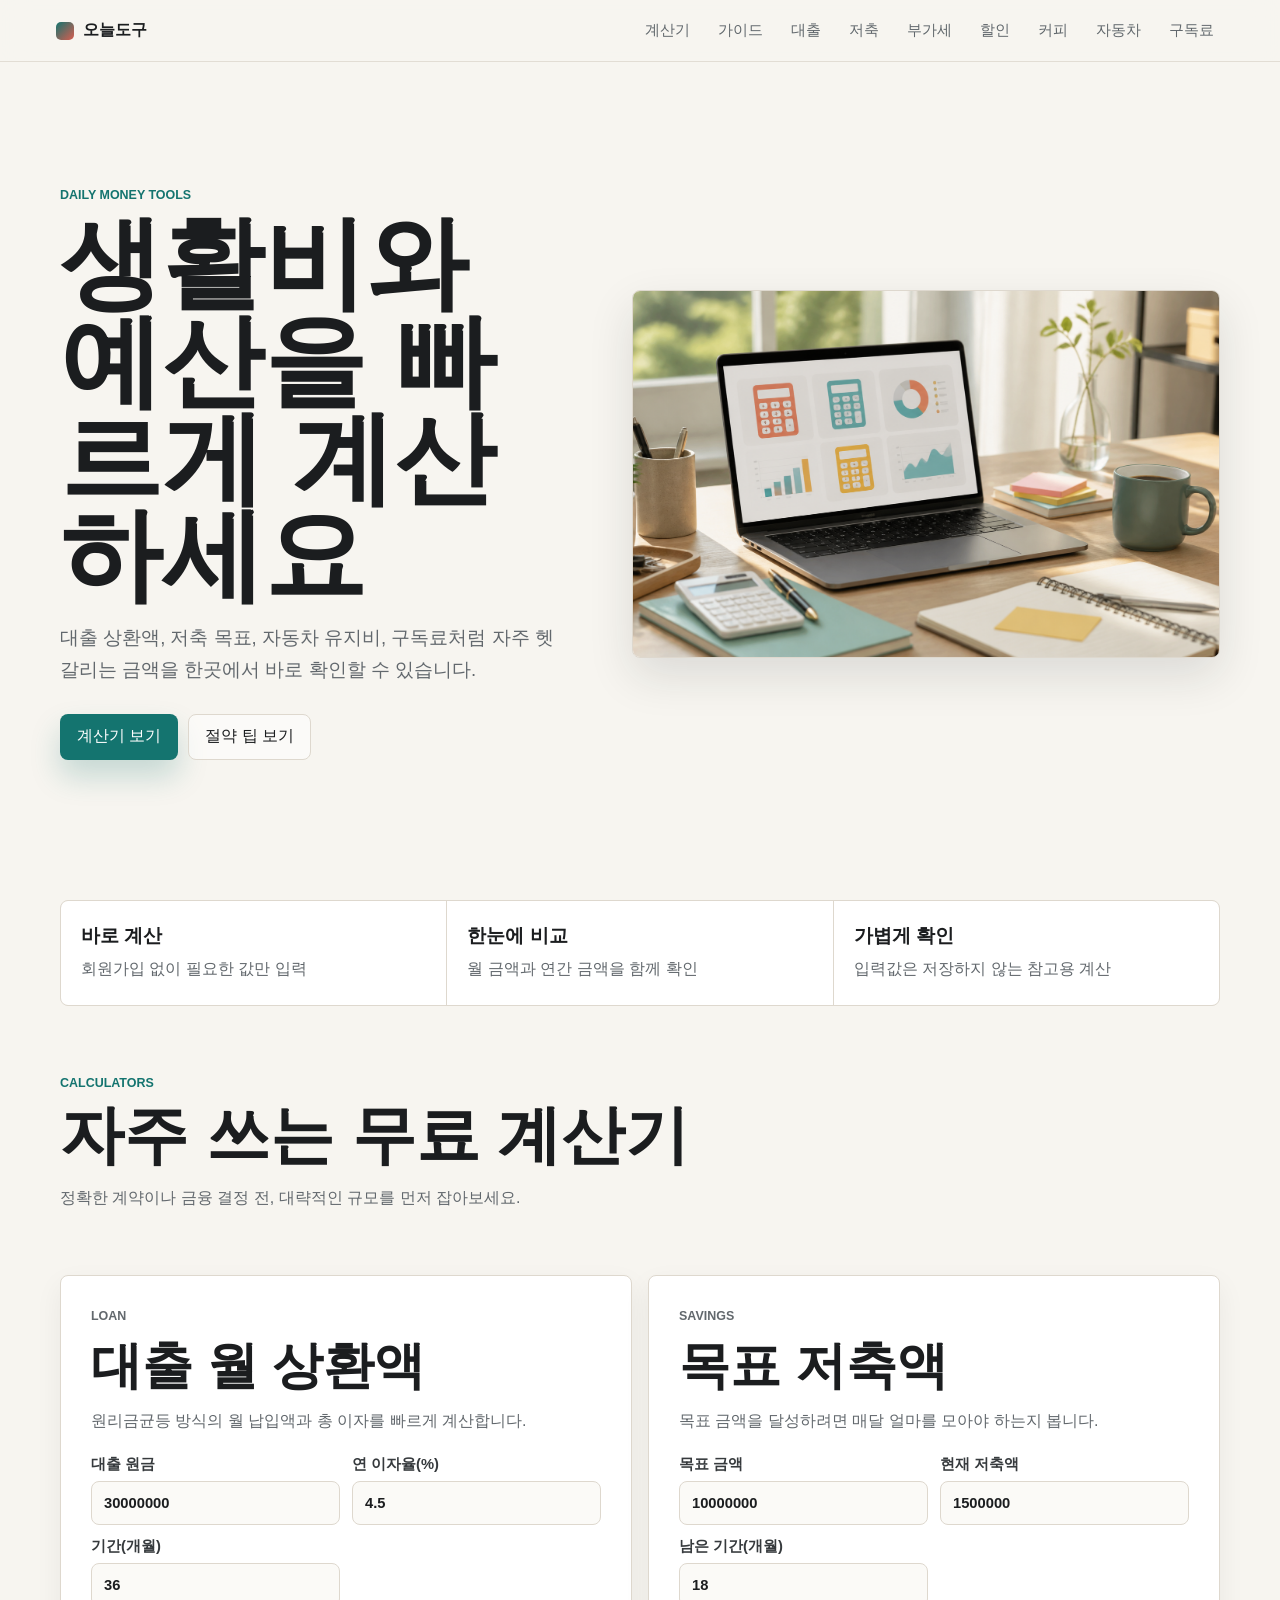
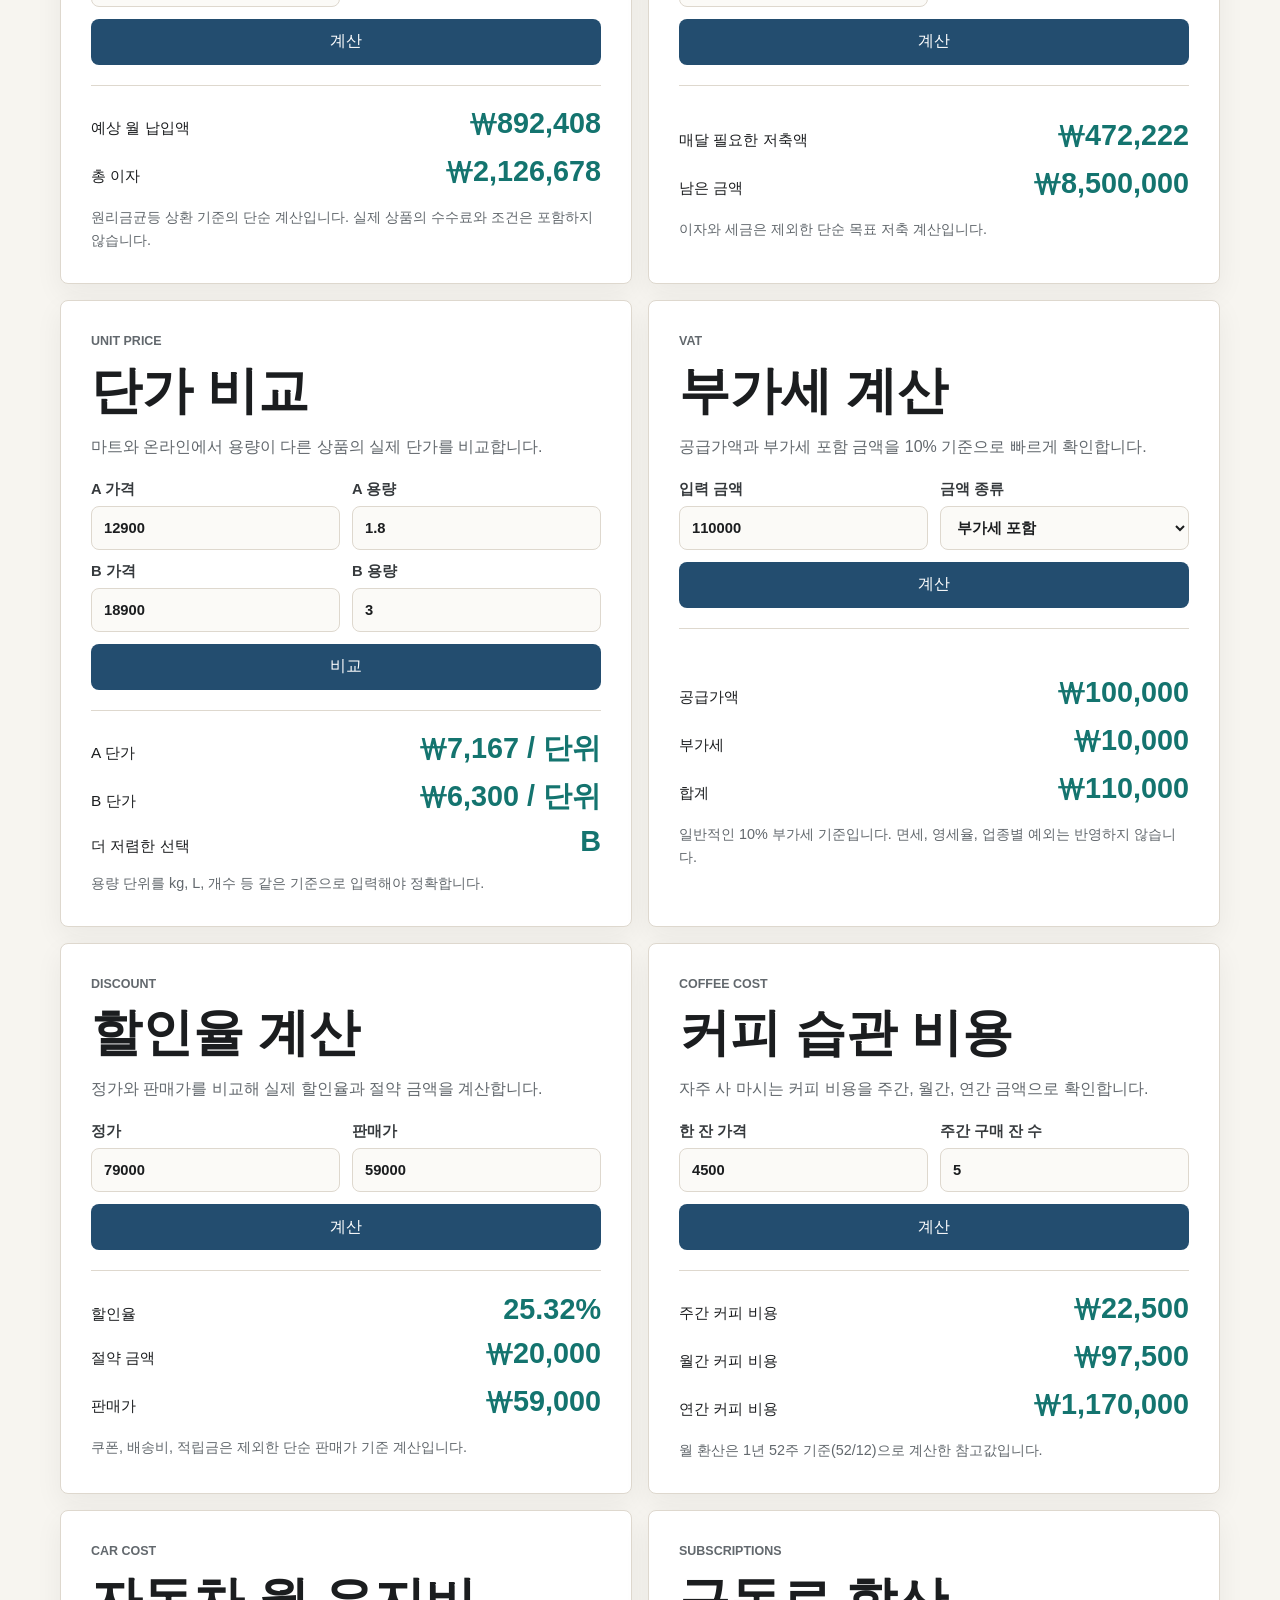
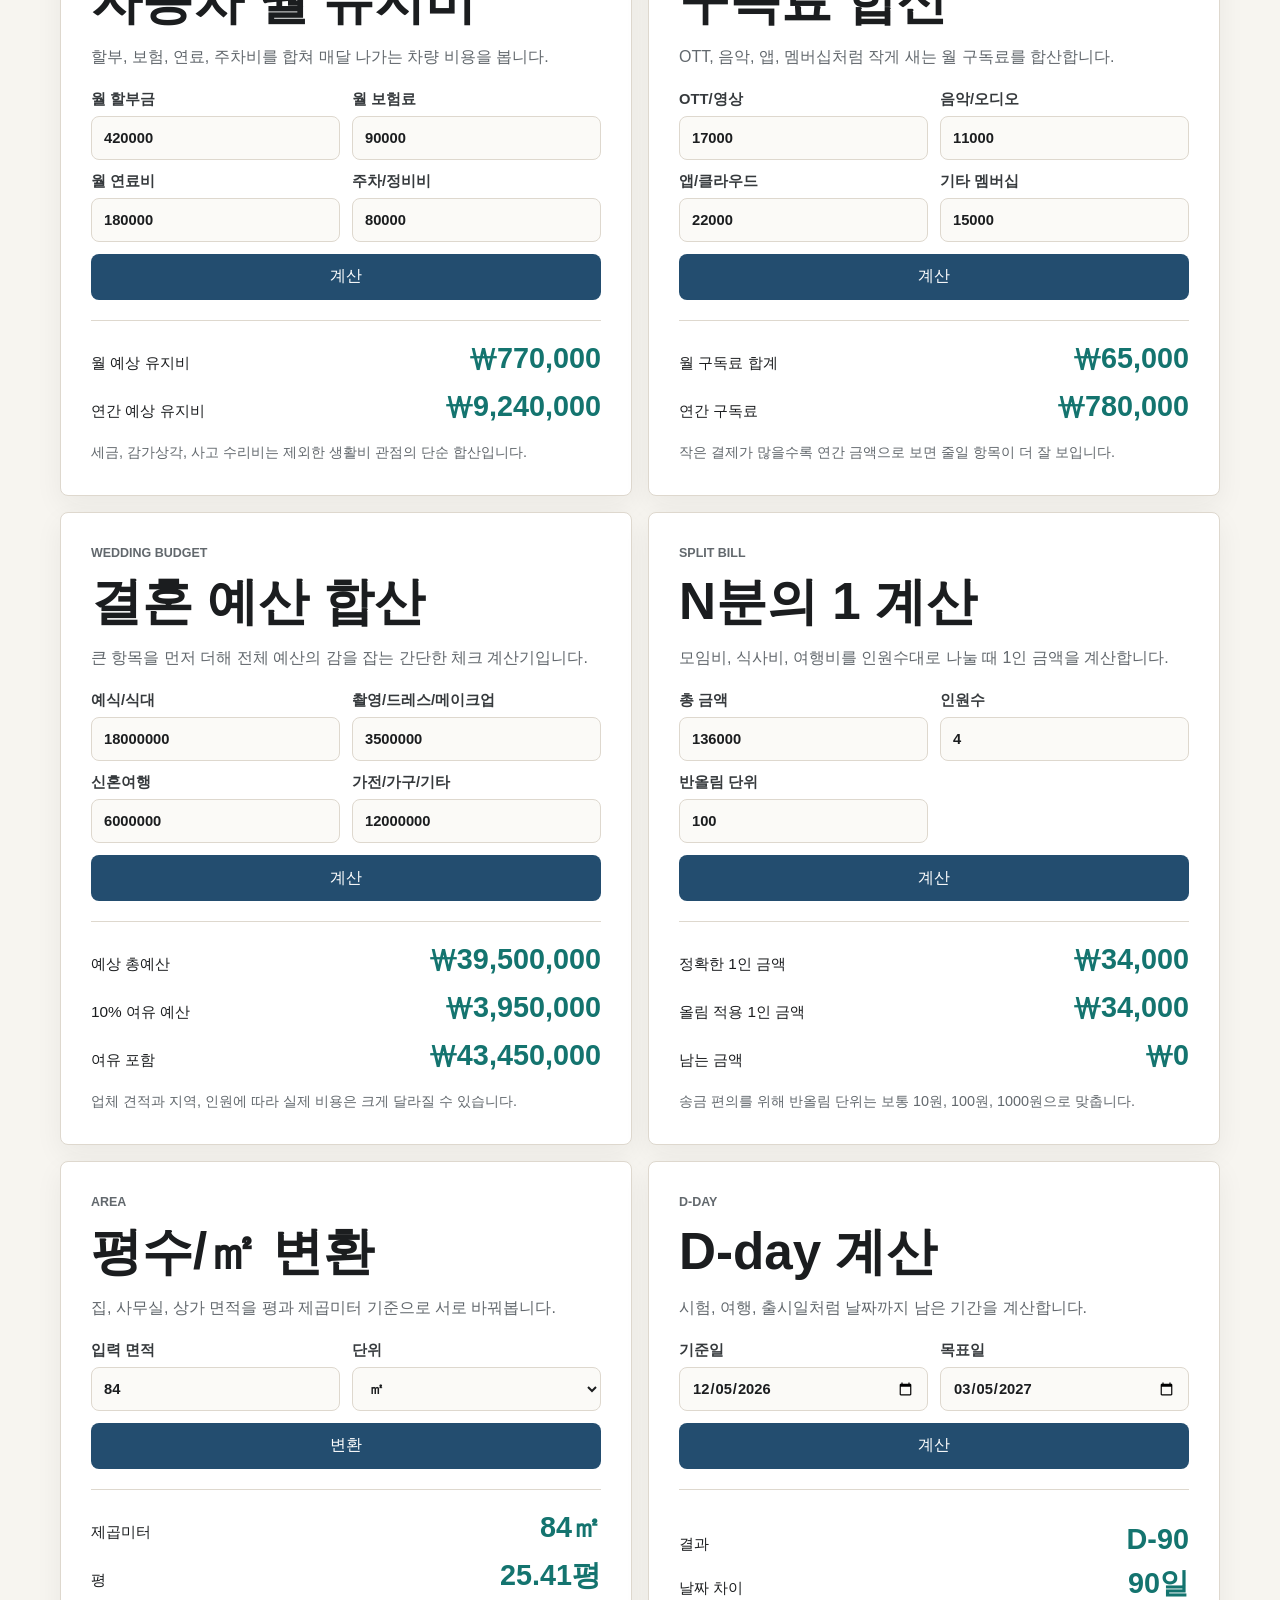
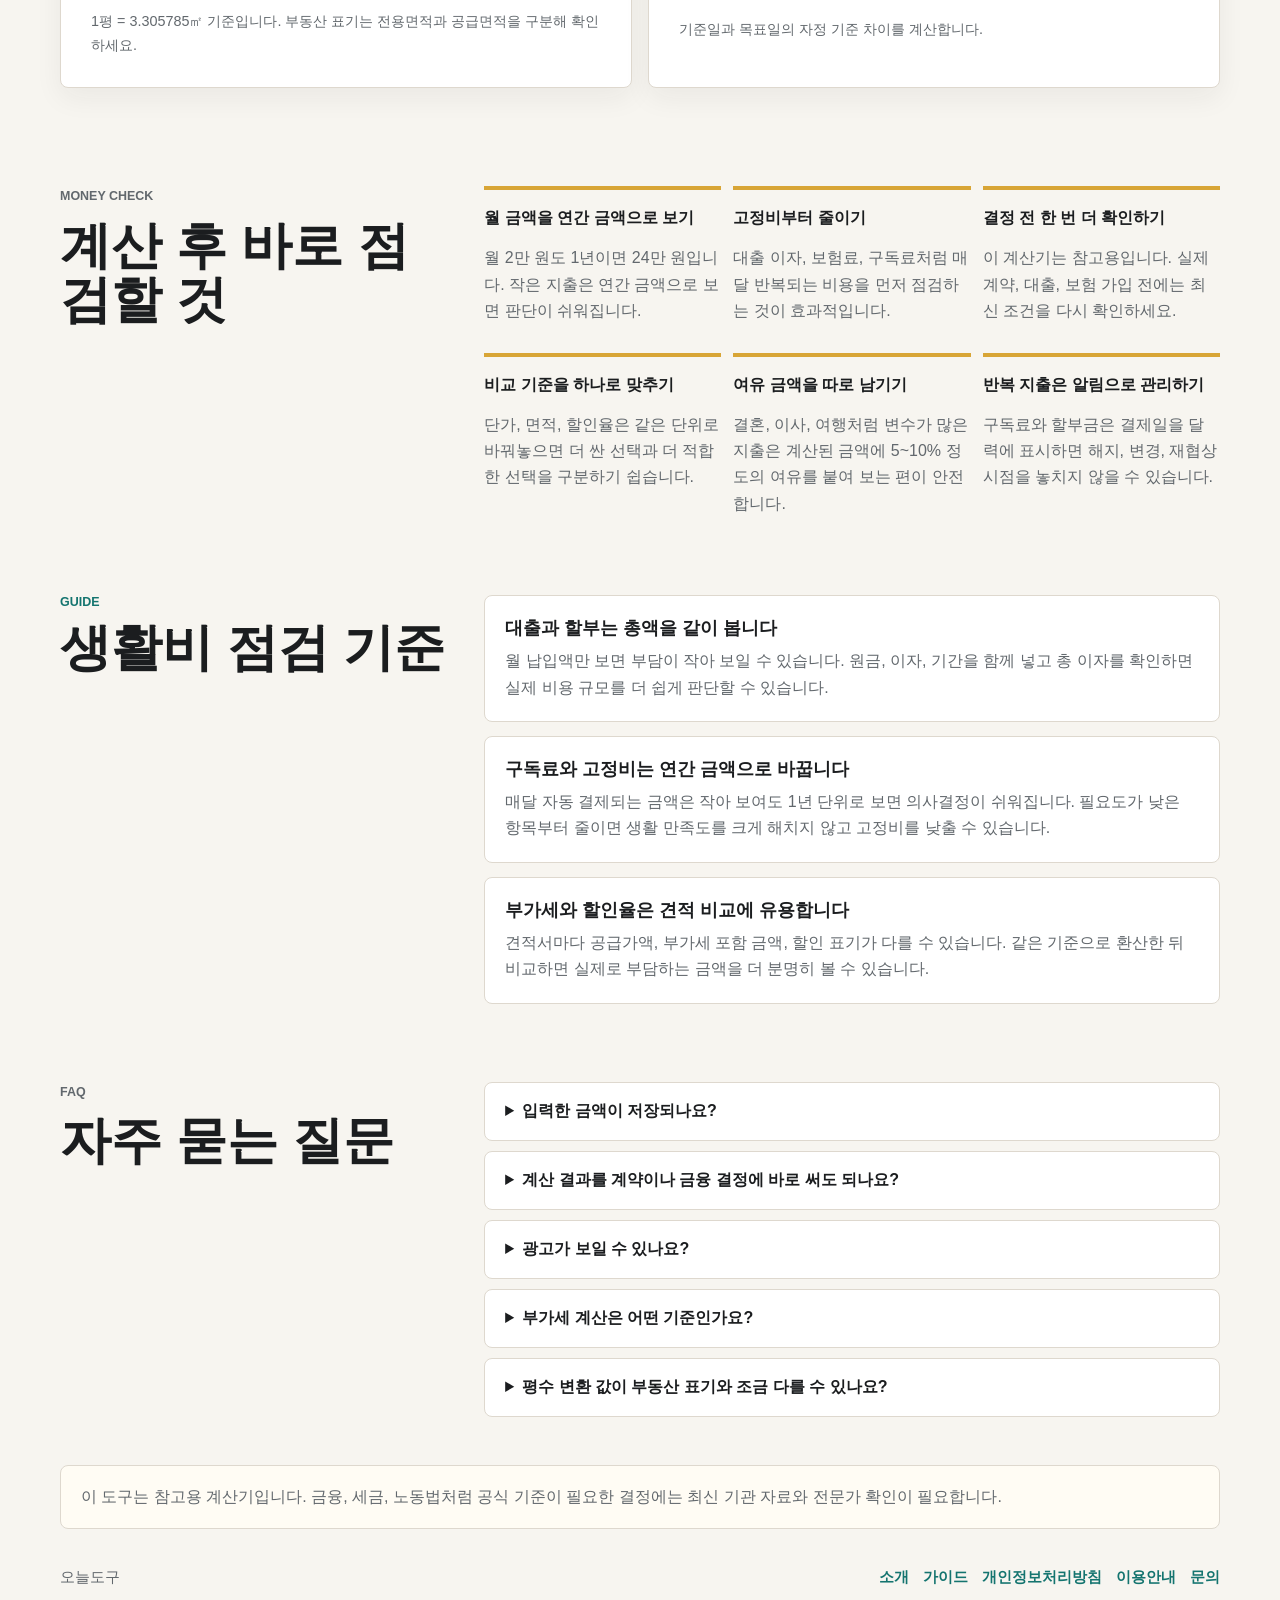
==== commit 2968aa0c: "Add coffee habit cost calculator" ====
--- a/index.html
+++ b/index.html
@@ -35,6 +35,7 @@
         <a href="#savings">저축</a>
         <a href="#vat">부가세</a>
         <a href="#discount">할인</a>
+        <a href="#coffee">커피</a>
         <a href="#car">자동차</a>
         <a href="#subscriptions">구독료</a>
       </nav>
@@ -198,6 +199,26 @@
             <button class="button button--secondary" type="submit">계산</button>
           </form>
           <div class="result" data-result="discount"></div>
+        </article>
+
+        <article class="tool" id="coffee">
+          <div class="tool__header">
+            <p class="eyebrow">Coffee Cost</p>
+            <h2>커피 습관 비용</h2>
+            <p>자주 사 마시는 커피 비용을 주간, 월간, 연간 금액으로 확인합니다.</p>
+          </div>
+          <form class="calculator" data-calculator="coffee">
+            <label>
+              한 잔 가격
+              <input name="price" inputmode="numeric" value="4500" />
+            </label>
+            <label>
+              주간 구매 잔 수
+              <input name="cupsPerWeek" inputmode="numeric" value="5" />
+            </label>
+            <button class="button button--secondary" type="submit">계산</button>
+          </form>
+          <div class="result" data-result="coffee"></div>
         </article>
 
         <article class="tool" id="car">
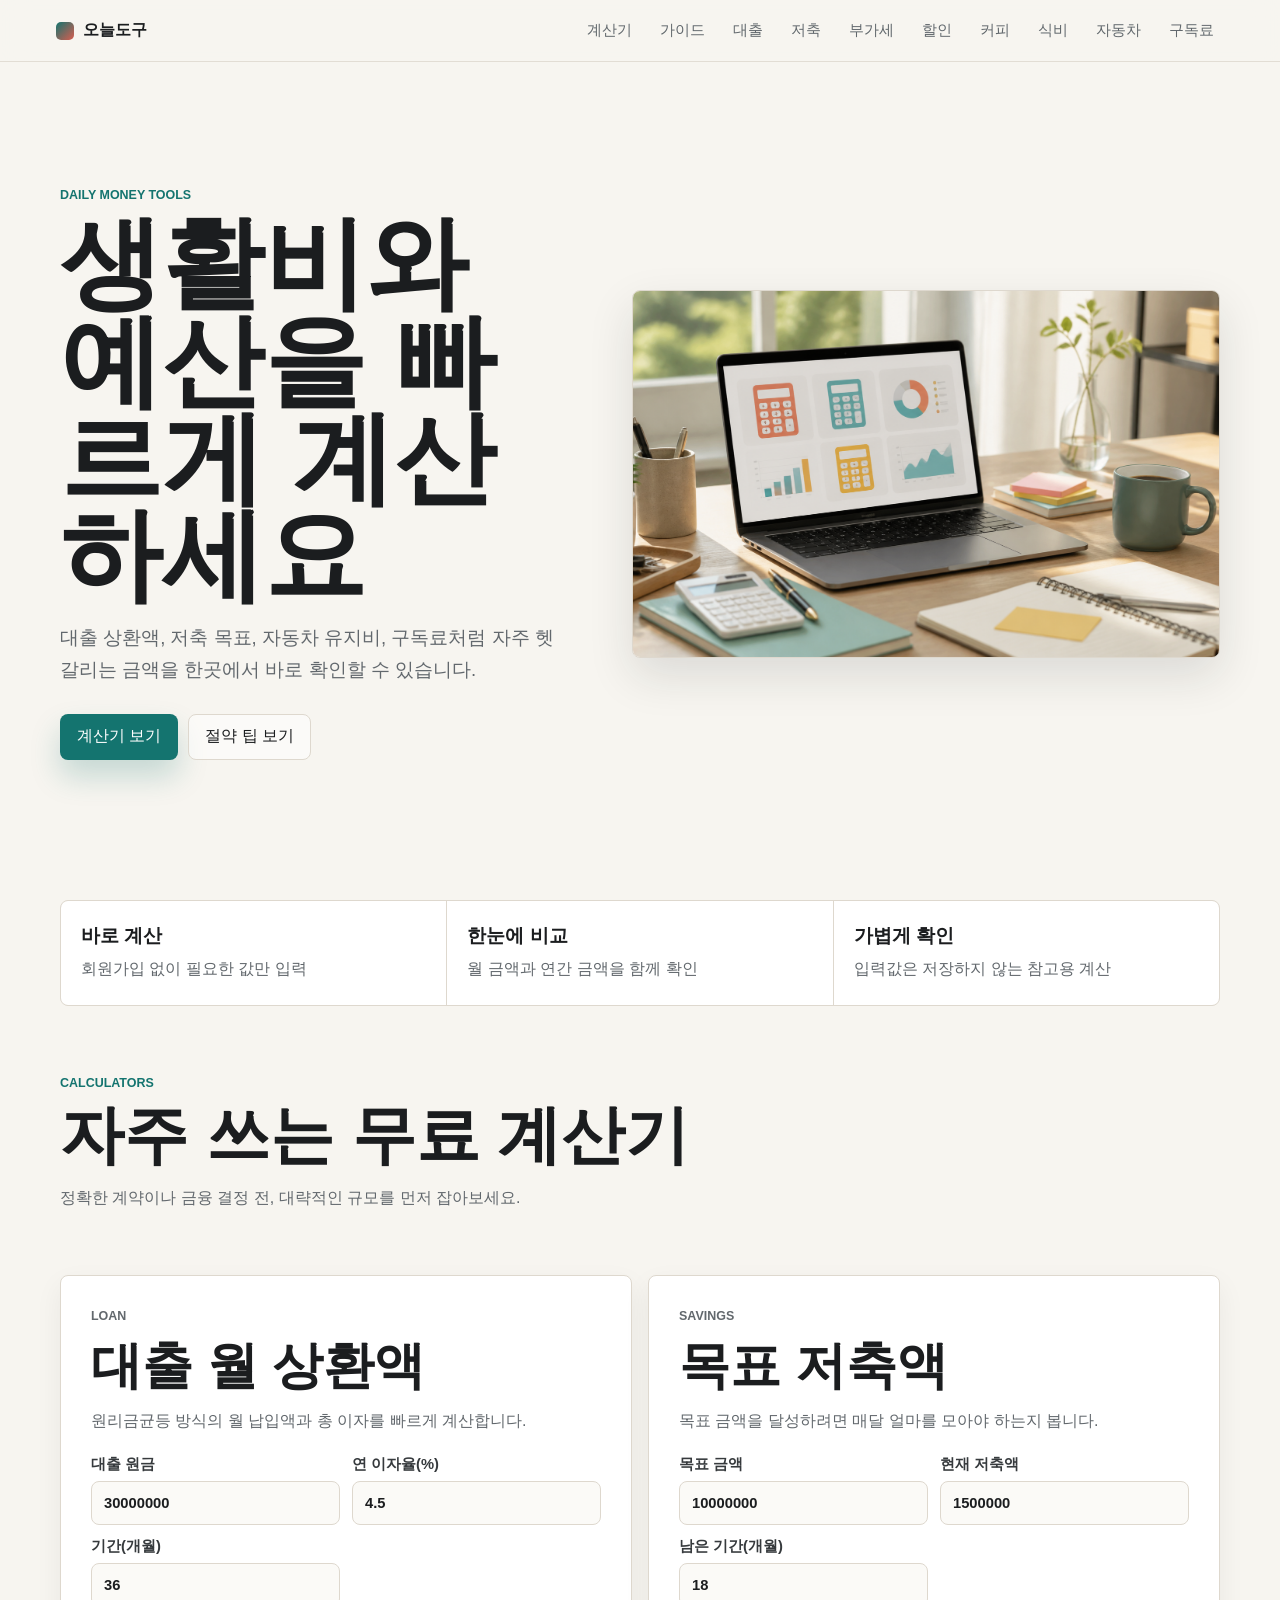
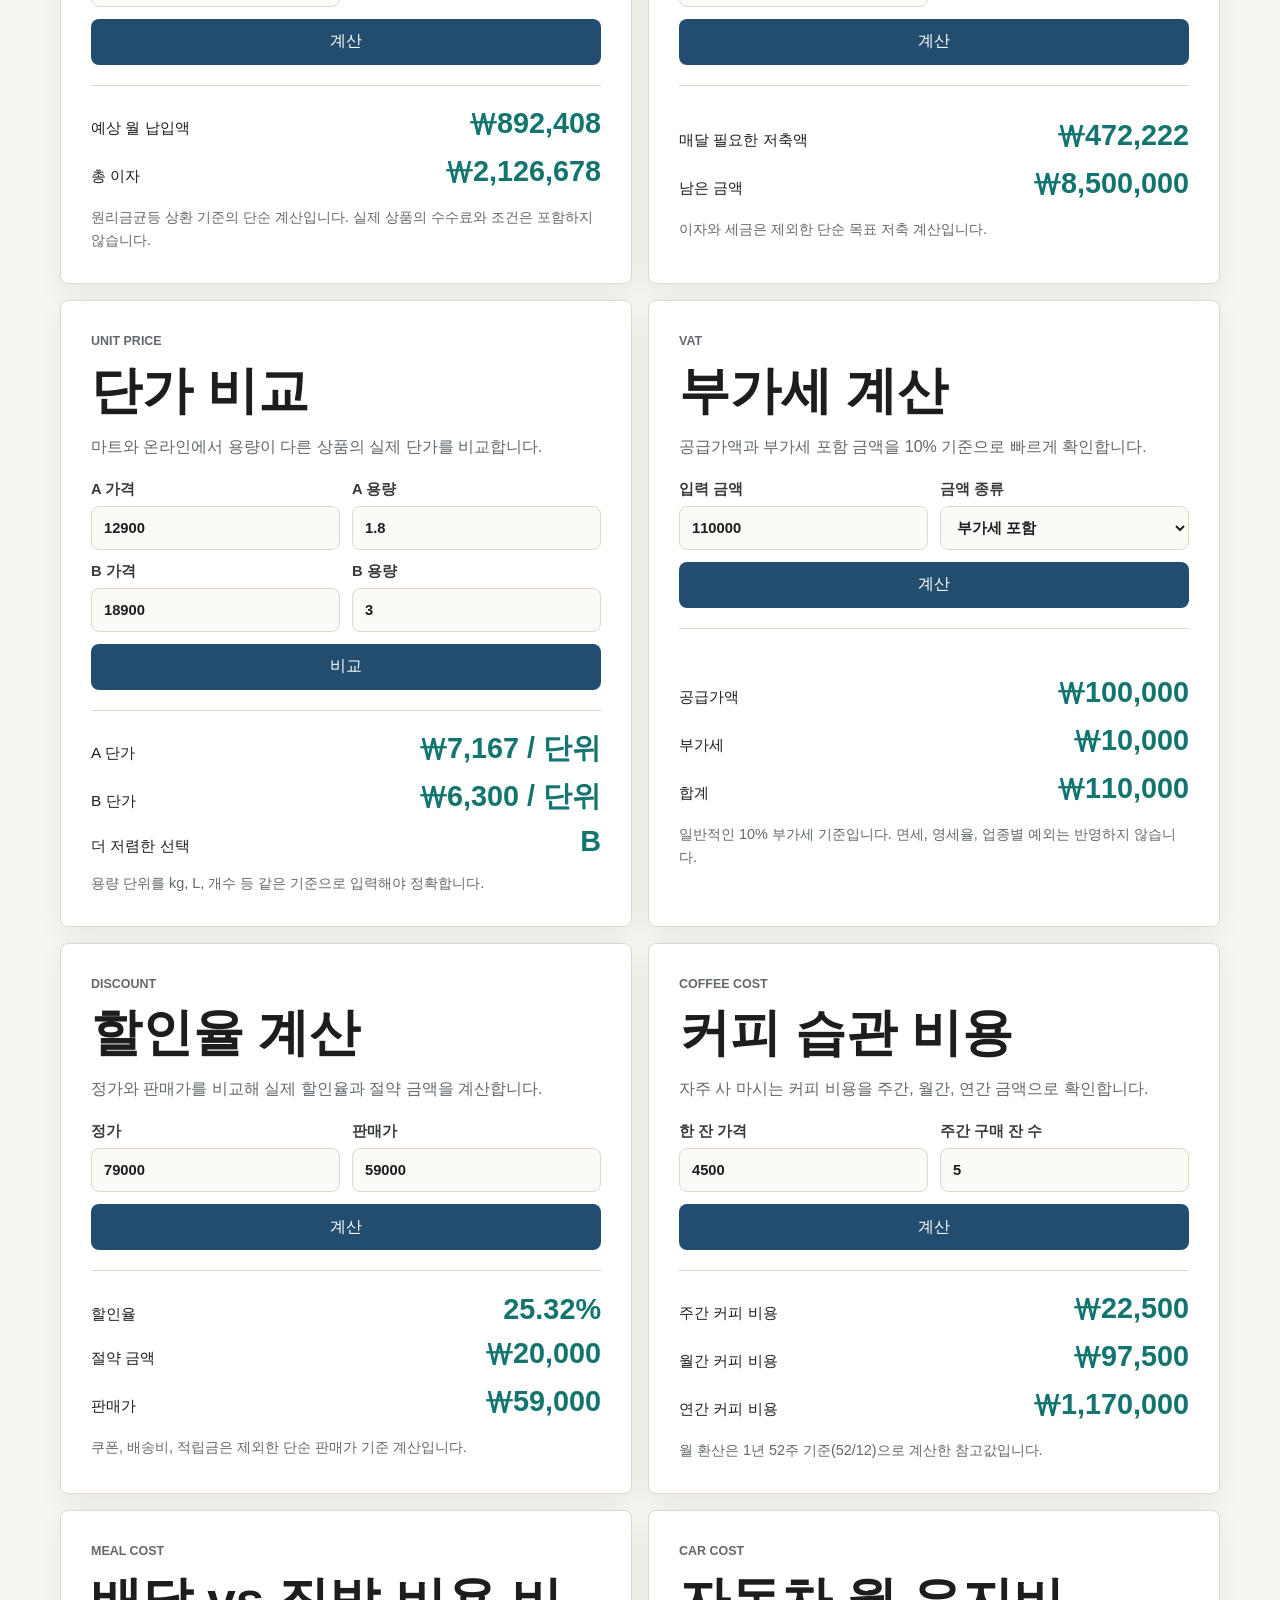
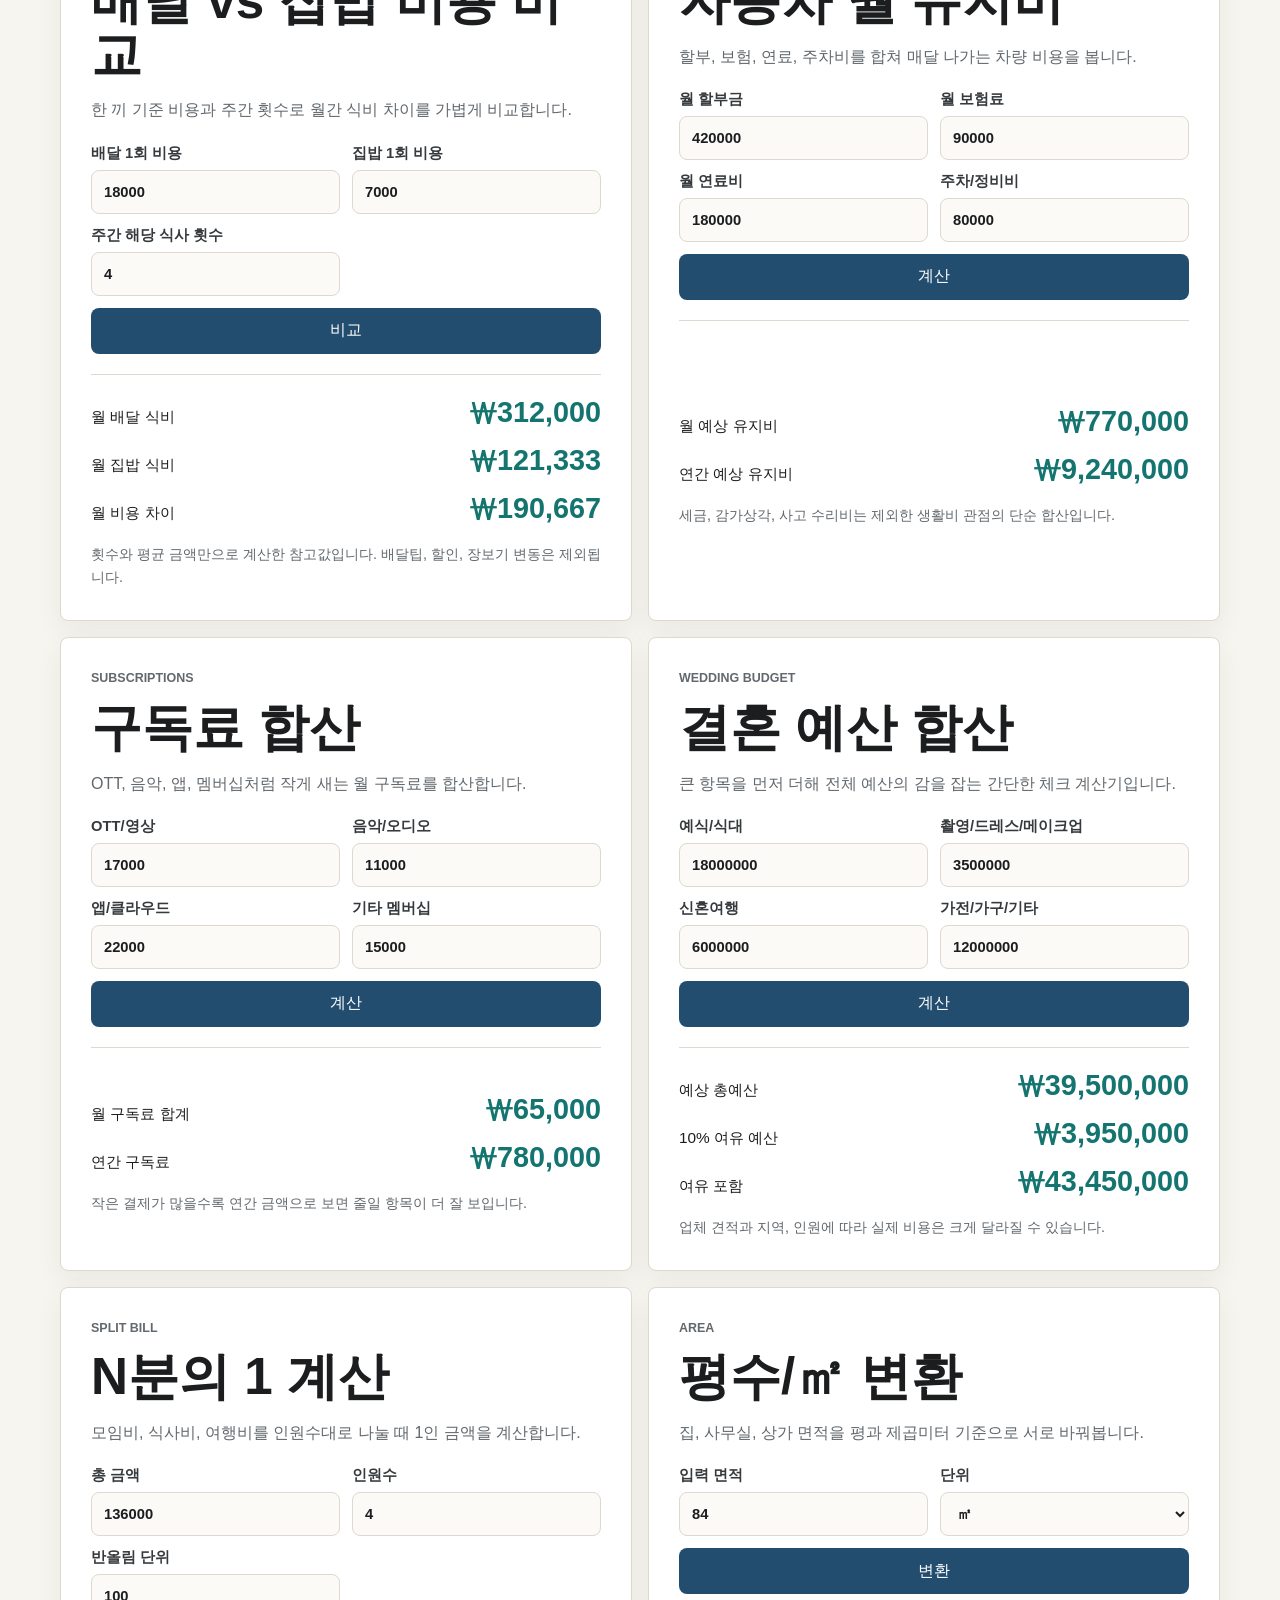
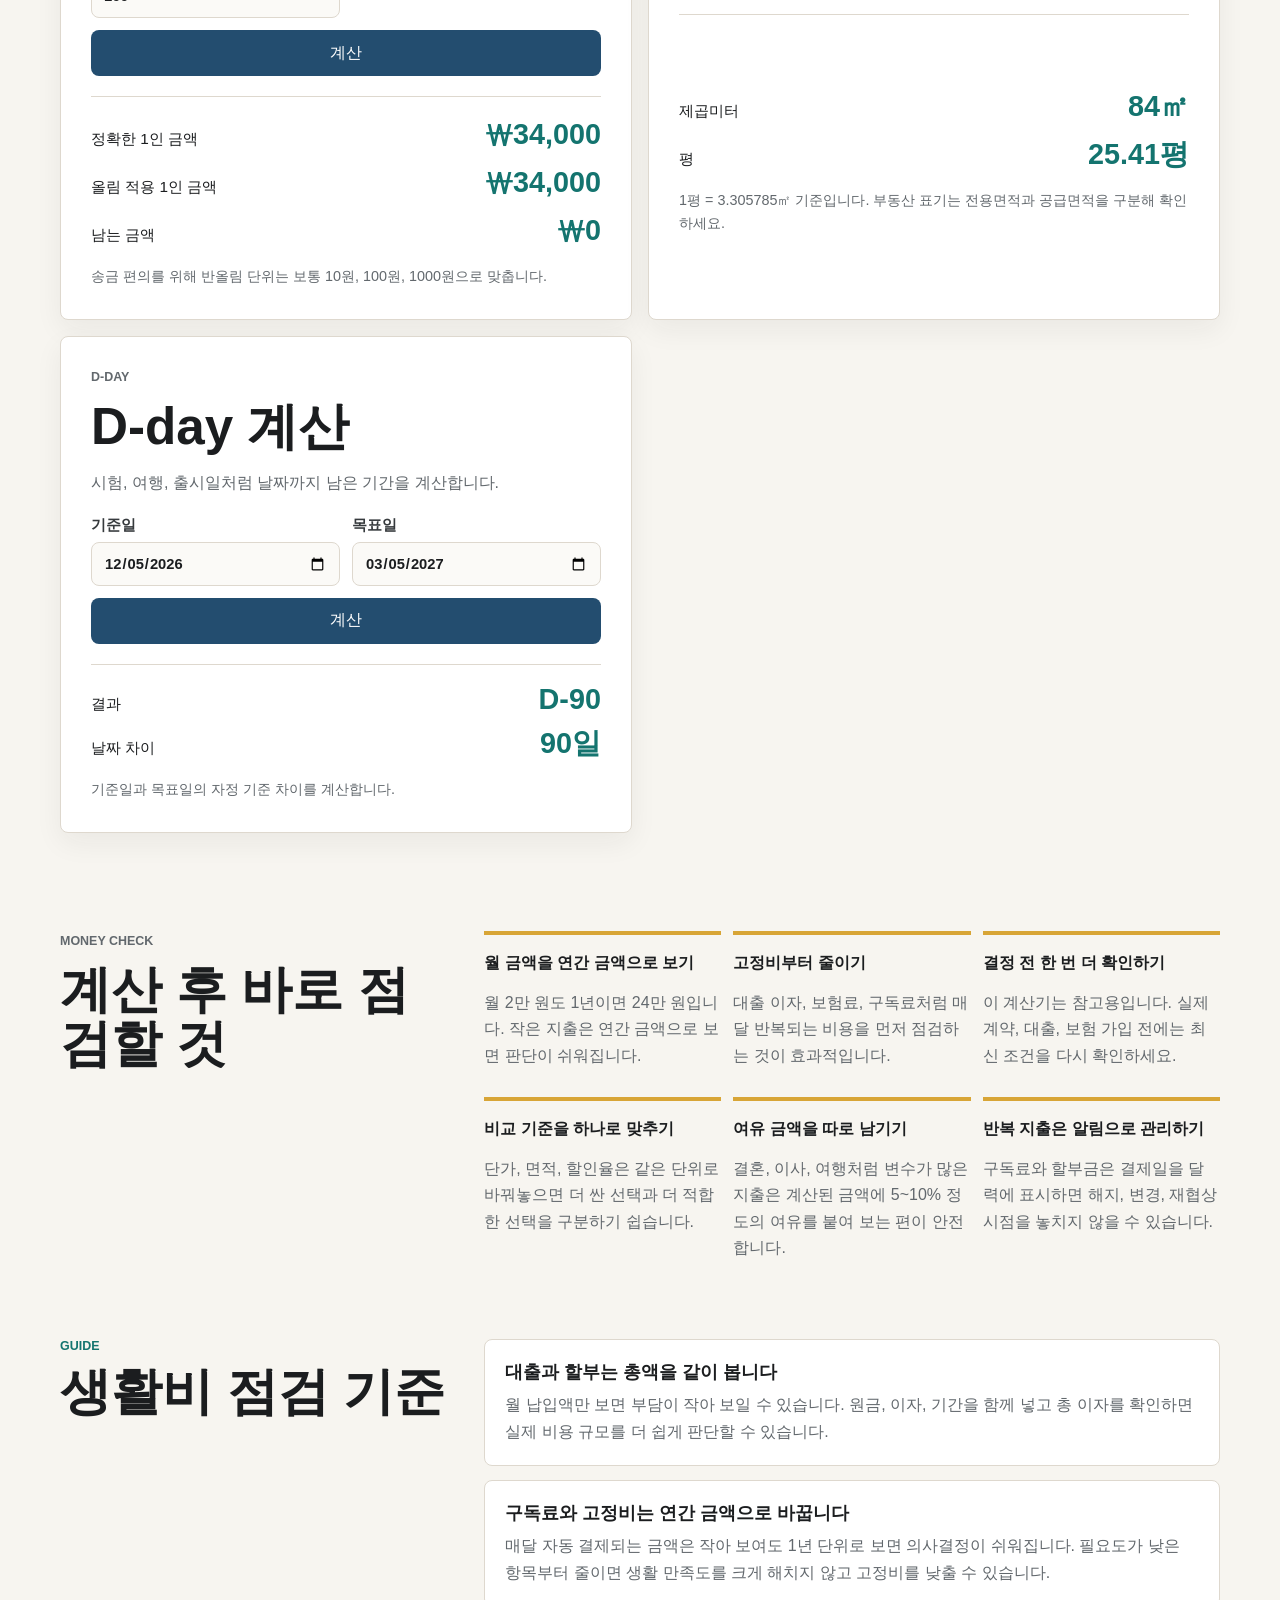
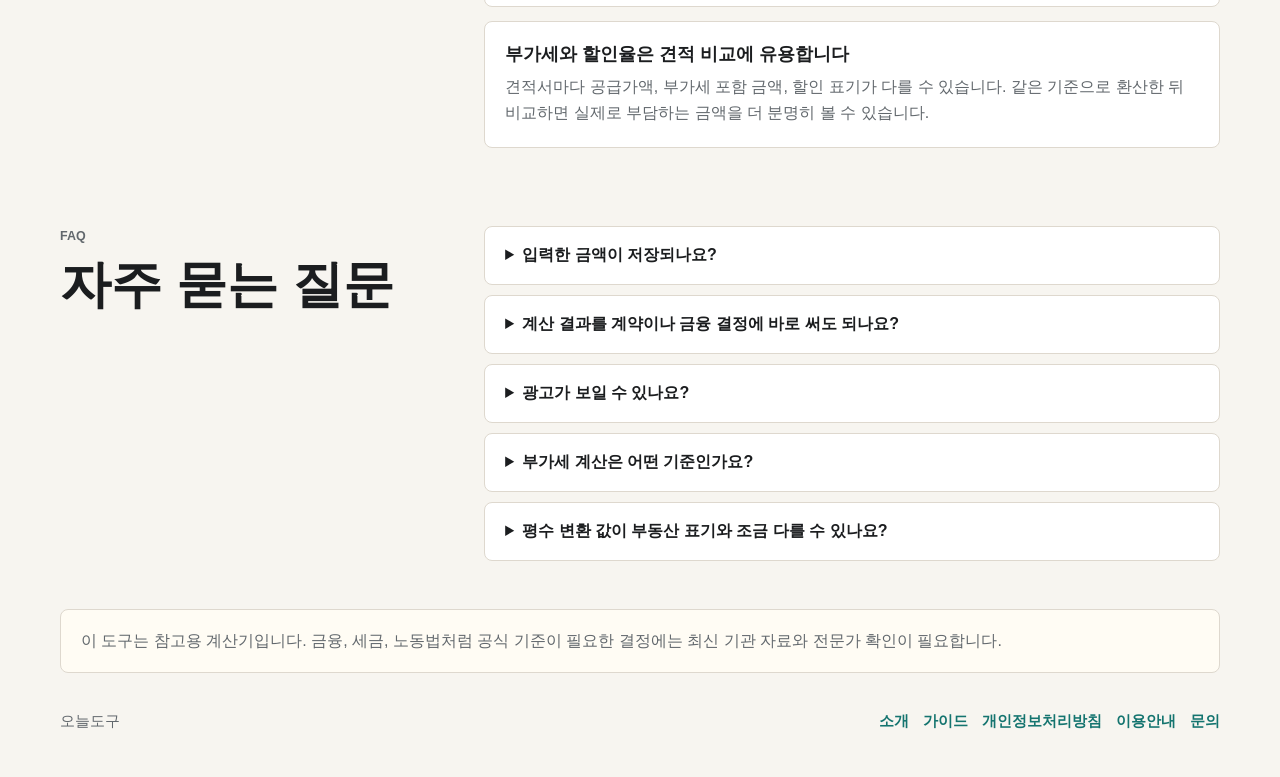
==== commit 694655e9: "Add delivery vs home meal cost calculator" ====
--- a/index.html
+++ b/index.html
@@ -36,6 +36,7 @@
         <a href="#vat">부가세</a>
         <a href="#discount">할인</a>
         <a href="#coffee">커피</a>
+        <a href="#meal">식비</a>
         <a href="#car">자동차</a>
         <a href="#subscriptions">구독료</a>
       </nav>
@@ -219,6 +220,30 @@
             <button class="button button--secondary" type="submit">계산</button>
           </form>
           <div class="result" data-result="coffee"></div>
+        </article>
+
+        <article class="tool" id="meal">
+          <div class="tool__header">
+            <p class="eyebrow">Meal Cost</p>
+            <h2>배달 vs 집밥 비용 비교</h2>
+            <p>한 끼 기준 비용과 주간 횟수로 월간 식비 차이를 가볍게 비교합니다.</p>
+          </div>
+          <form class="calculator" data-calculator="meal">
+            <label>
+              배달 1회 비용
+              <input name="deliveryCost" inputmode="numeric" value="18000" />
+            </label>
+            <label>
+              집밥 1회 비용
+              <input name="homeCost" inputmode="numeric" value="7000" />
+            </label>
+            <label>
+              주간 해당 식사 횟수
+              <input name="mealsPerWeek" inputmode="numeric" value="4" />
+            </label>
+            <button class="button button--secondary" type="submit">비교</button>
+          </form>
+          <div class="result" data-result="meal"></div>
         </article>
 
         <article class="tool" id="car">
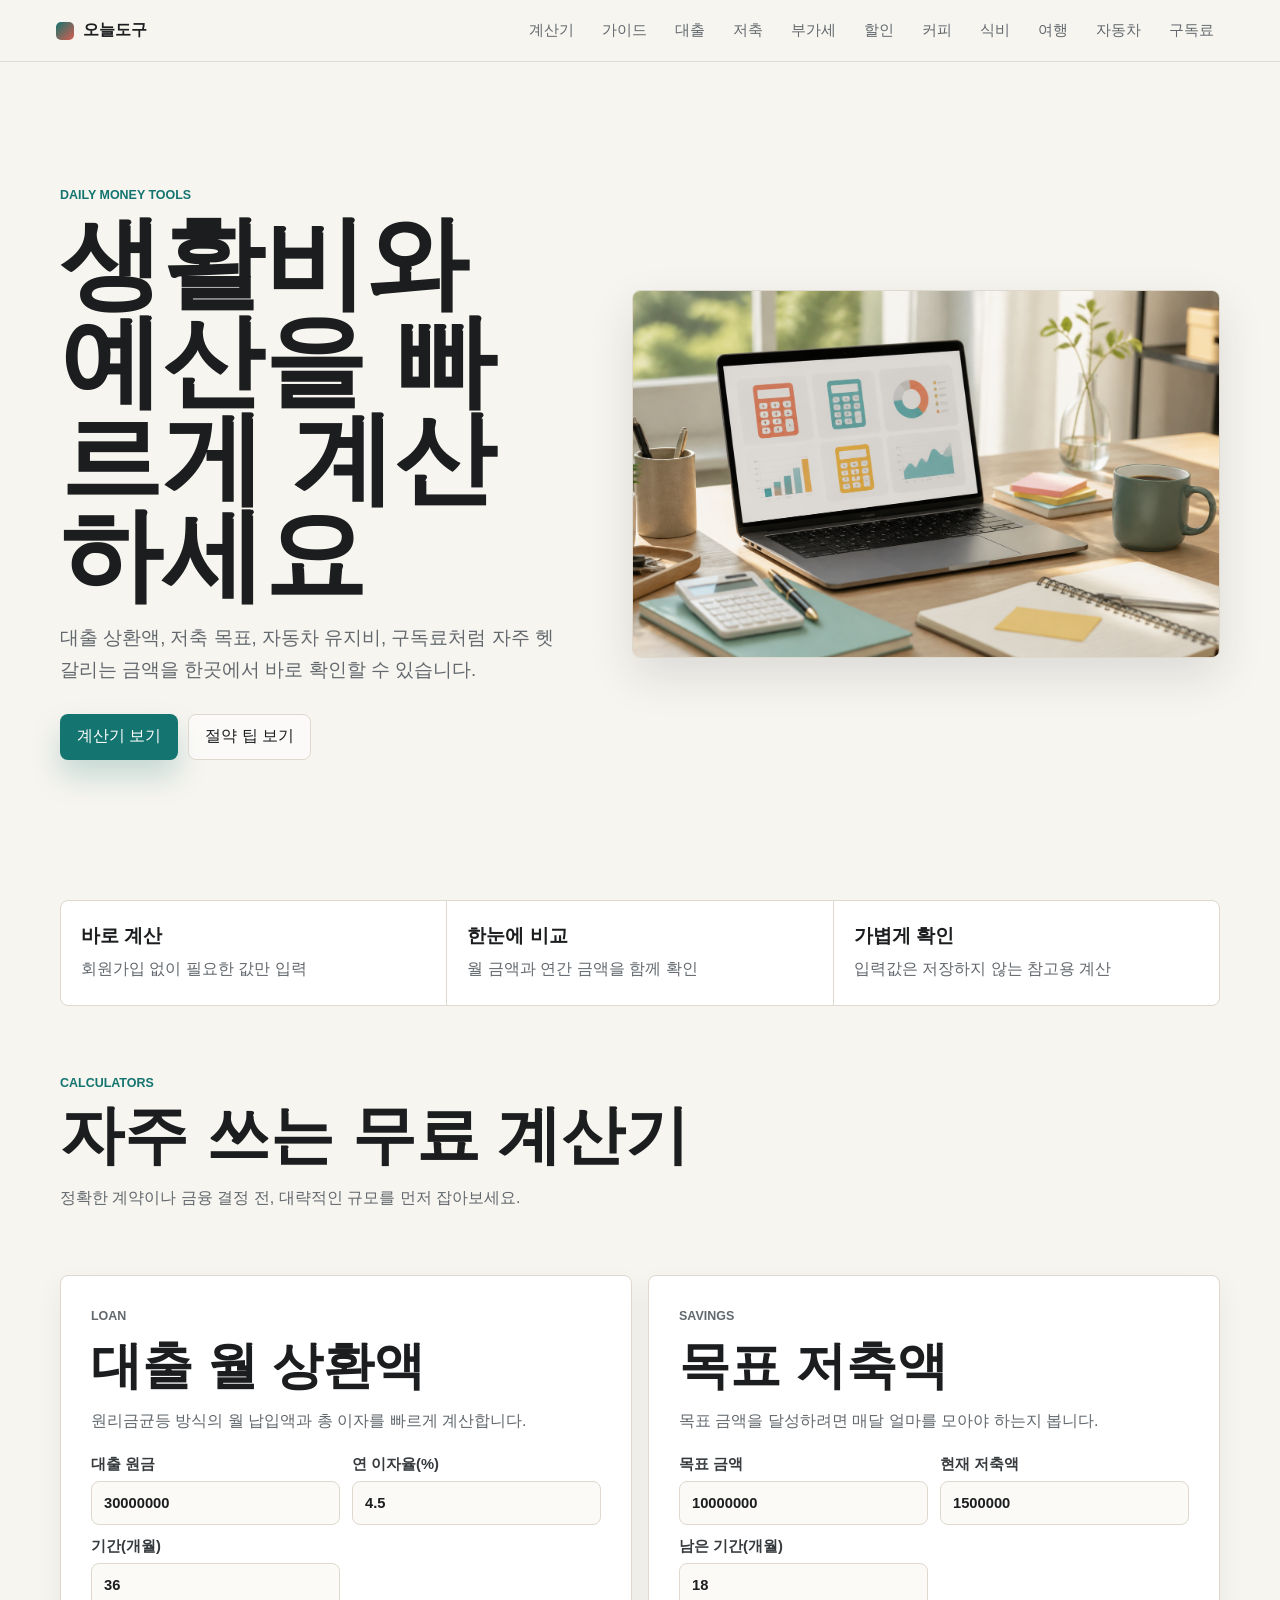
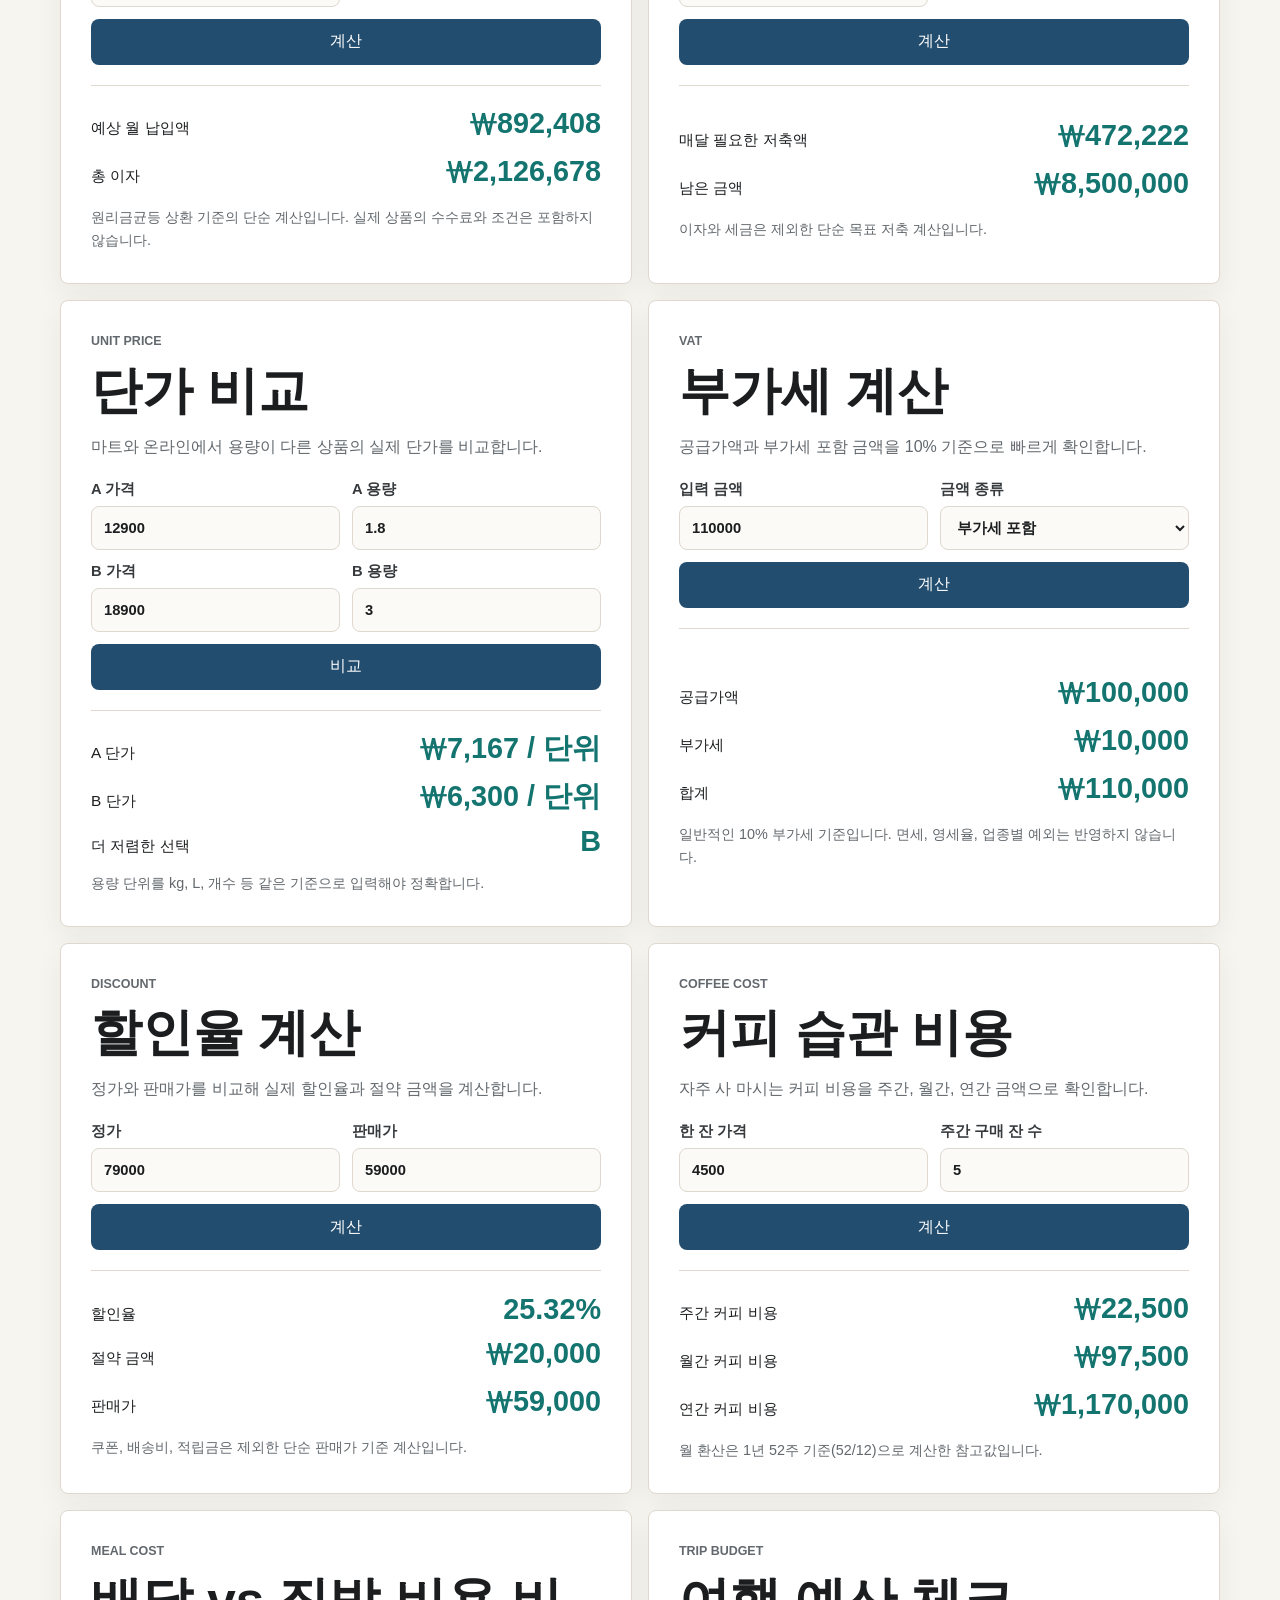
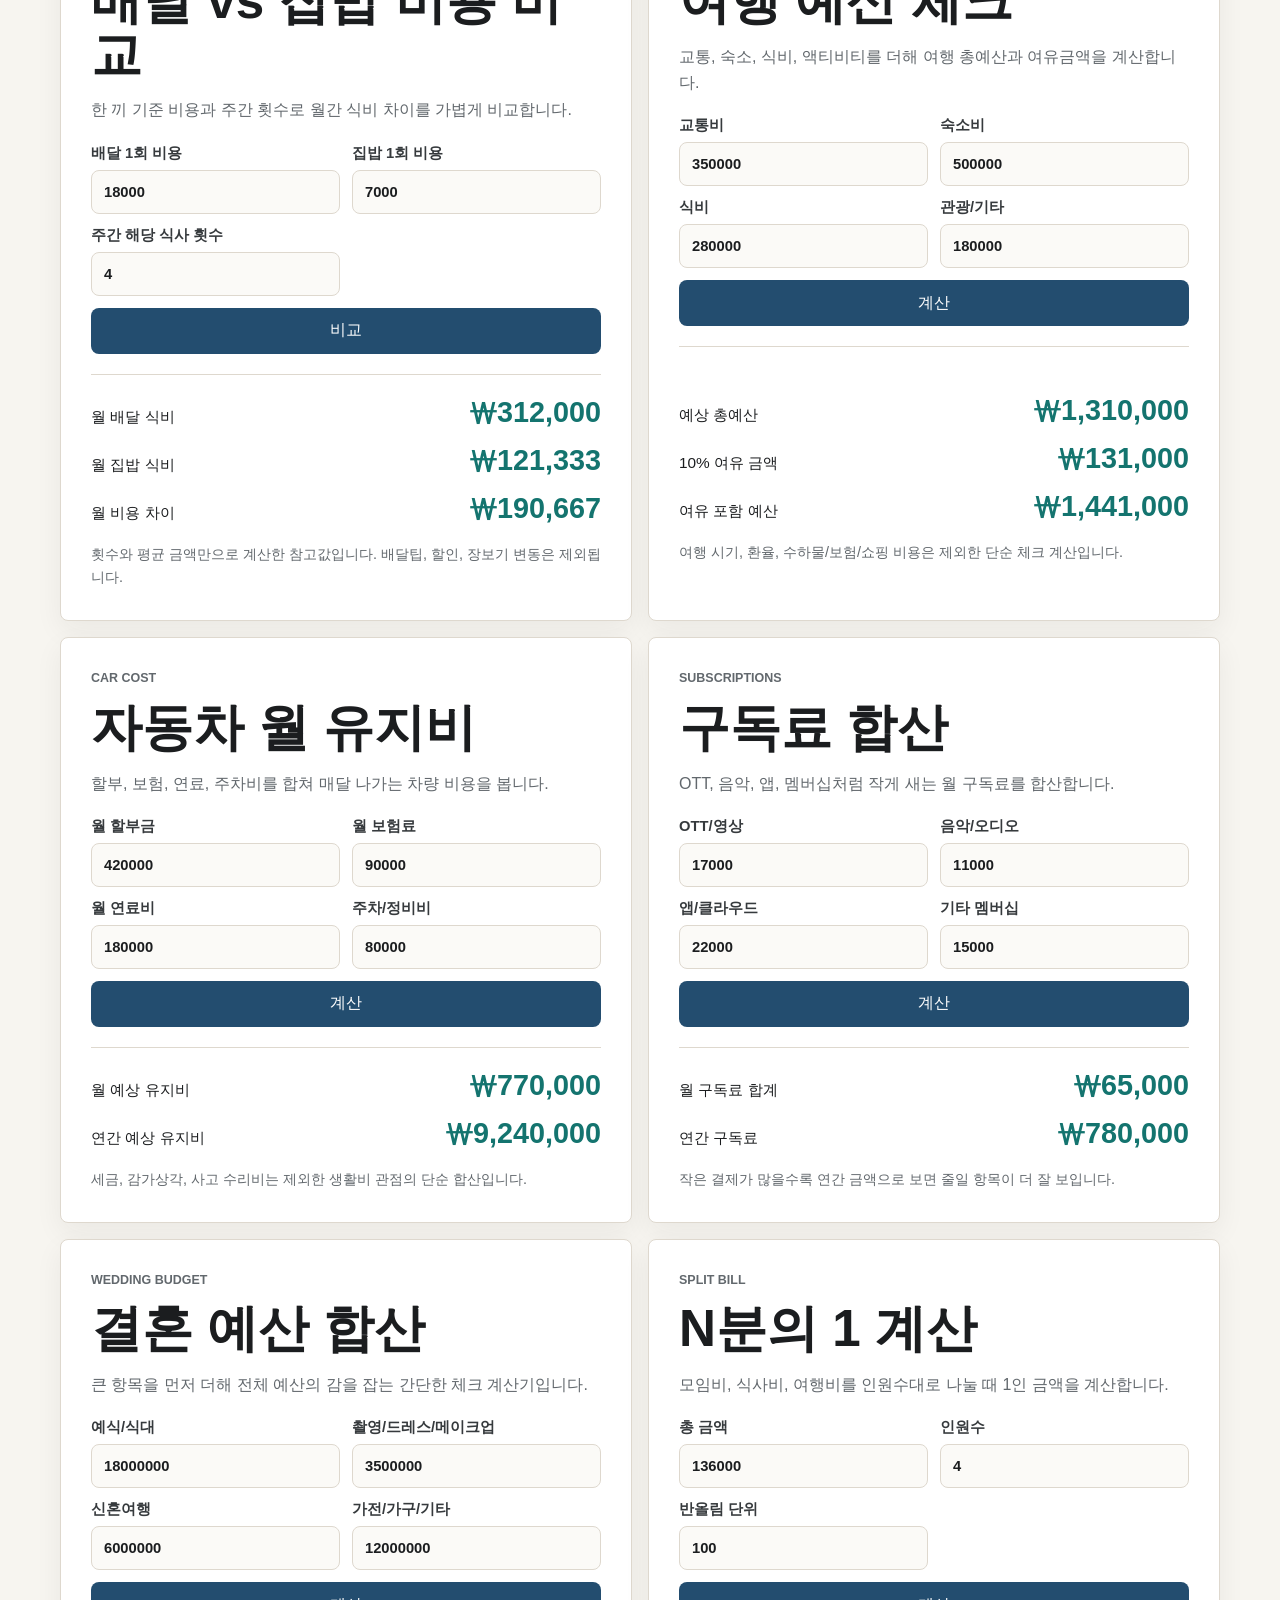
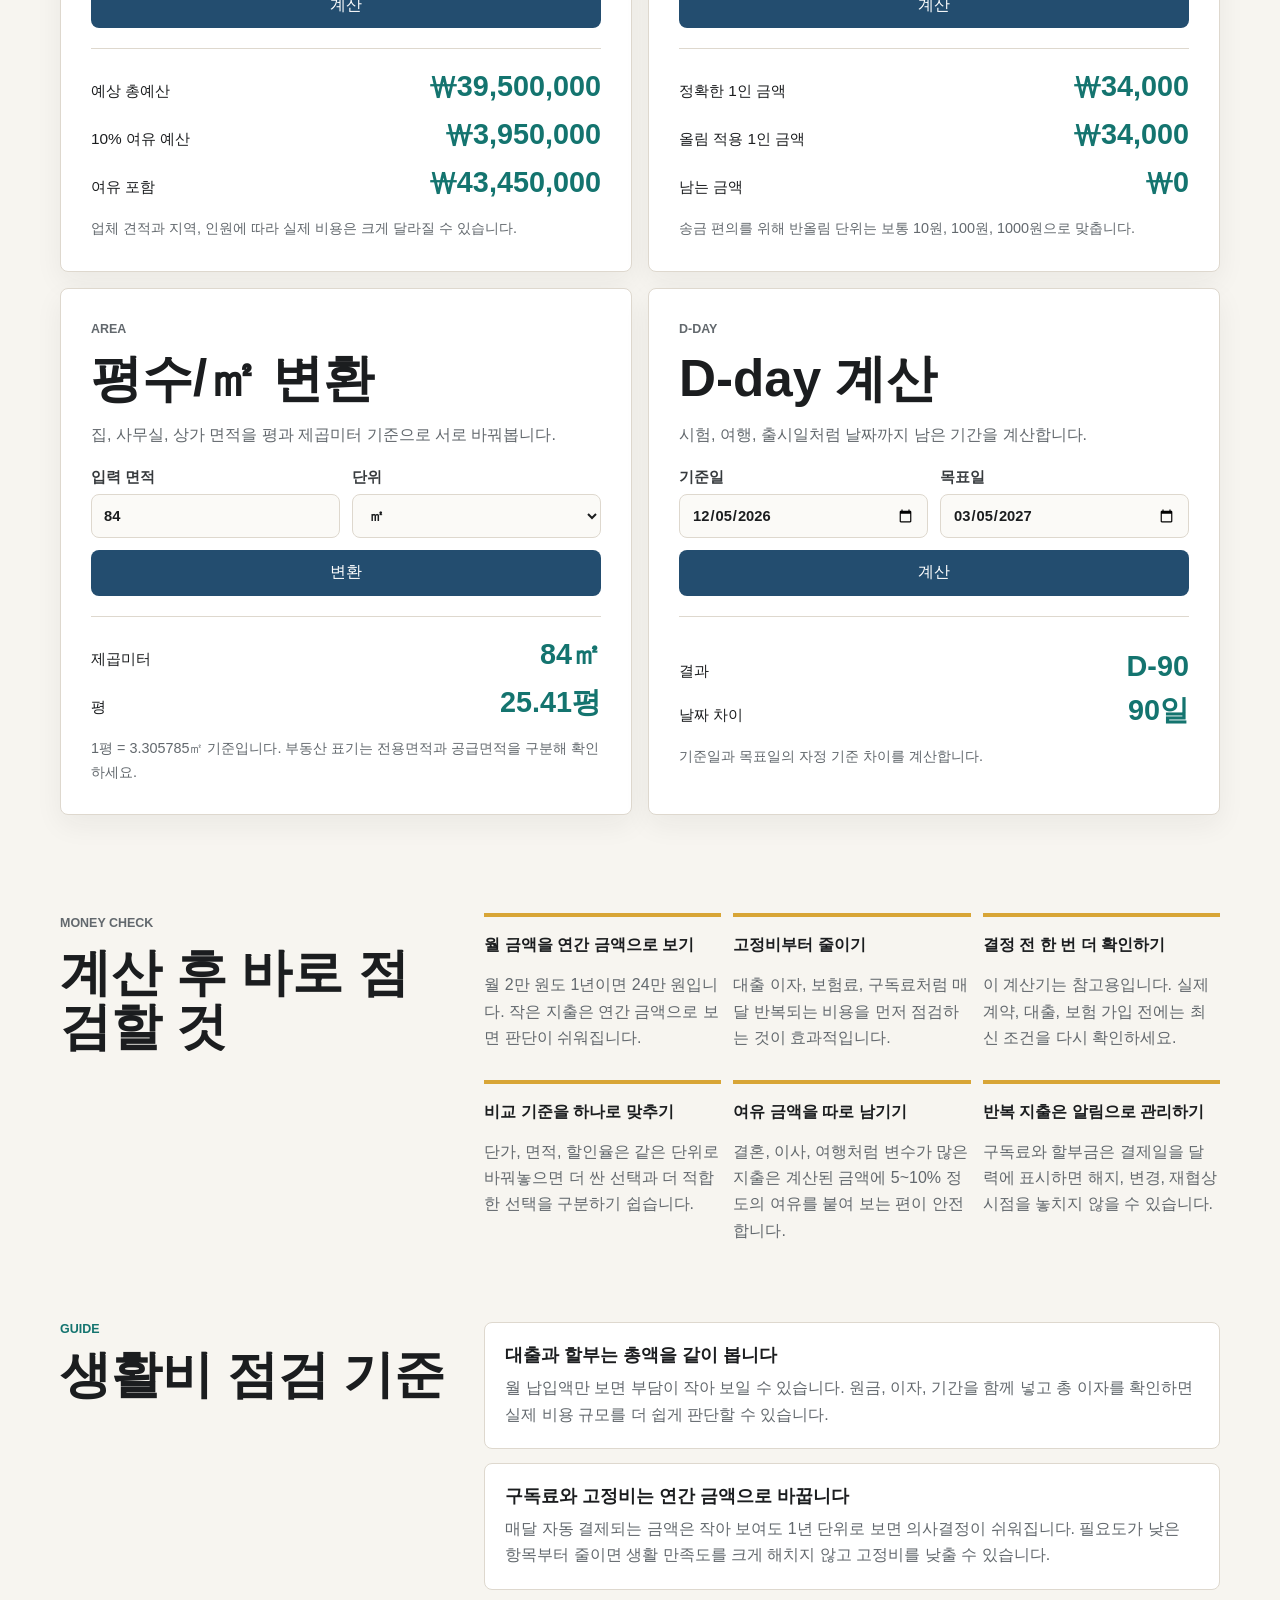
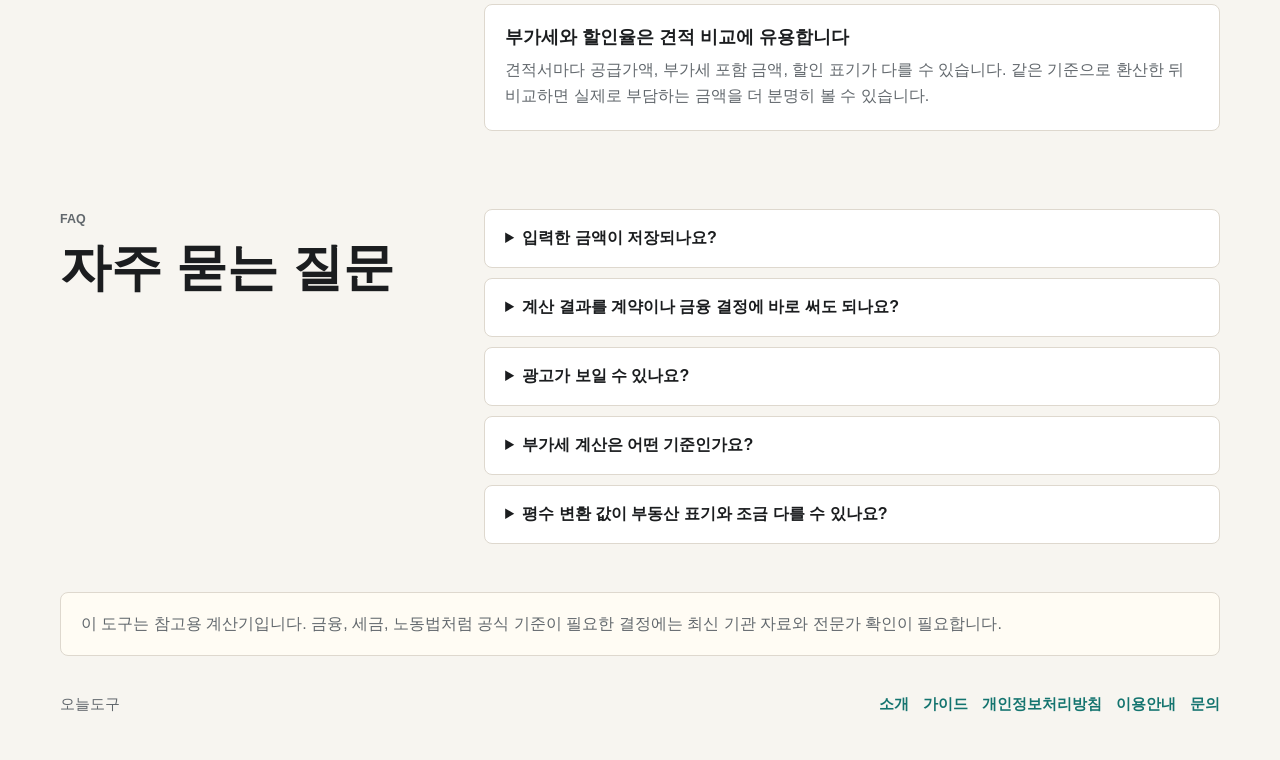
==== commit 8b6d69ac: "Add trip budget checklist calculator" ====
--- a/index.html
+++ b/index.html
@@ -37,6 +37,7 @@
         <a href="#discount">할인</a>
         <a href="#coffee">커피</a>
         <a href="#meal">식비</a>
+        <a href="#trip">여행</a>
         <a href="#car">자동차</a>
         <a href="#subscriptions">구독료</a>
       </nav>
@@ -244,6 +245,34 @@
             <button class="button button--secondary" type="submit">비교</button>
           </form>
           <div class="result" data-result="meal"></div>
+        </article>
+
+        <article class="tool" id="trip">
+          <div class="tool__header">
+            <p class="eyebrow">Trip Budget</p>
+            <h2>여행 예산 체크</h2>
+            <p>교통, 숙소, 식비, 액티비티를 더해 여행 총예산과 여유금액을 계산합니다.</p>
+          </div>
+          <form class="calculator" data-calculator="trip">
+            <label>
+              교통비
+              <input name="transport" inputmode="numeric" value="350000" />
+            </label>
+            <label>
+              숙소비
+              <input name="stay" inputmode="numeric" value="500000" />
+            </label>
+            <label>
+              식비
+              <input name="food" inputmode="numeric" value="280000" />
+            </label>
+            <label>
+              관광/기타
+              <input name="activity" inputmode="numeric" value="180000" />
+            </label>
+            <button class="button button--secondary" type="submit">계산</button>
+          </form>
+          <div class="result" data-result="trip"></div>
         </article>
 
         <article class="tool" id="car">
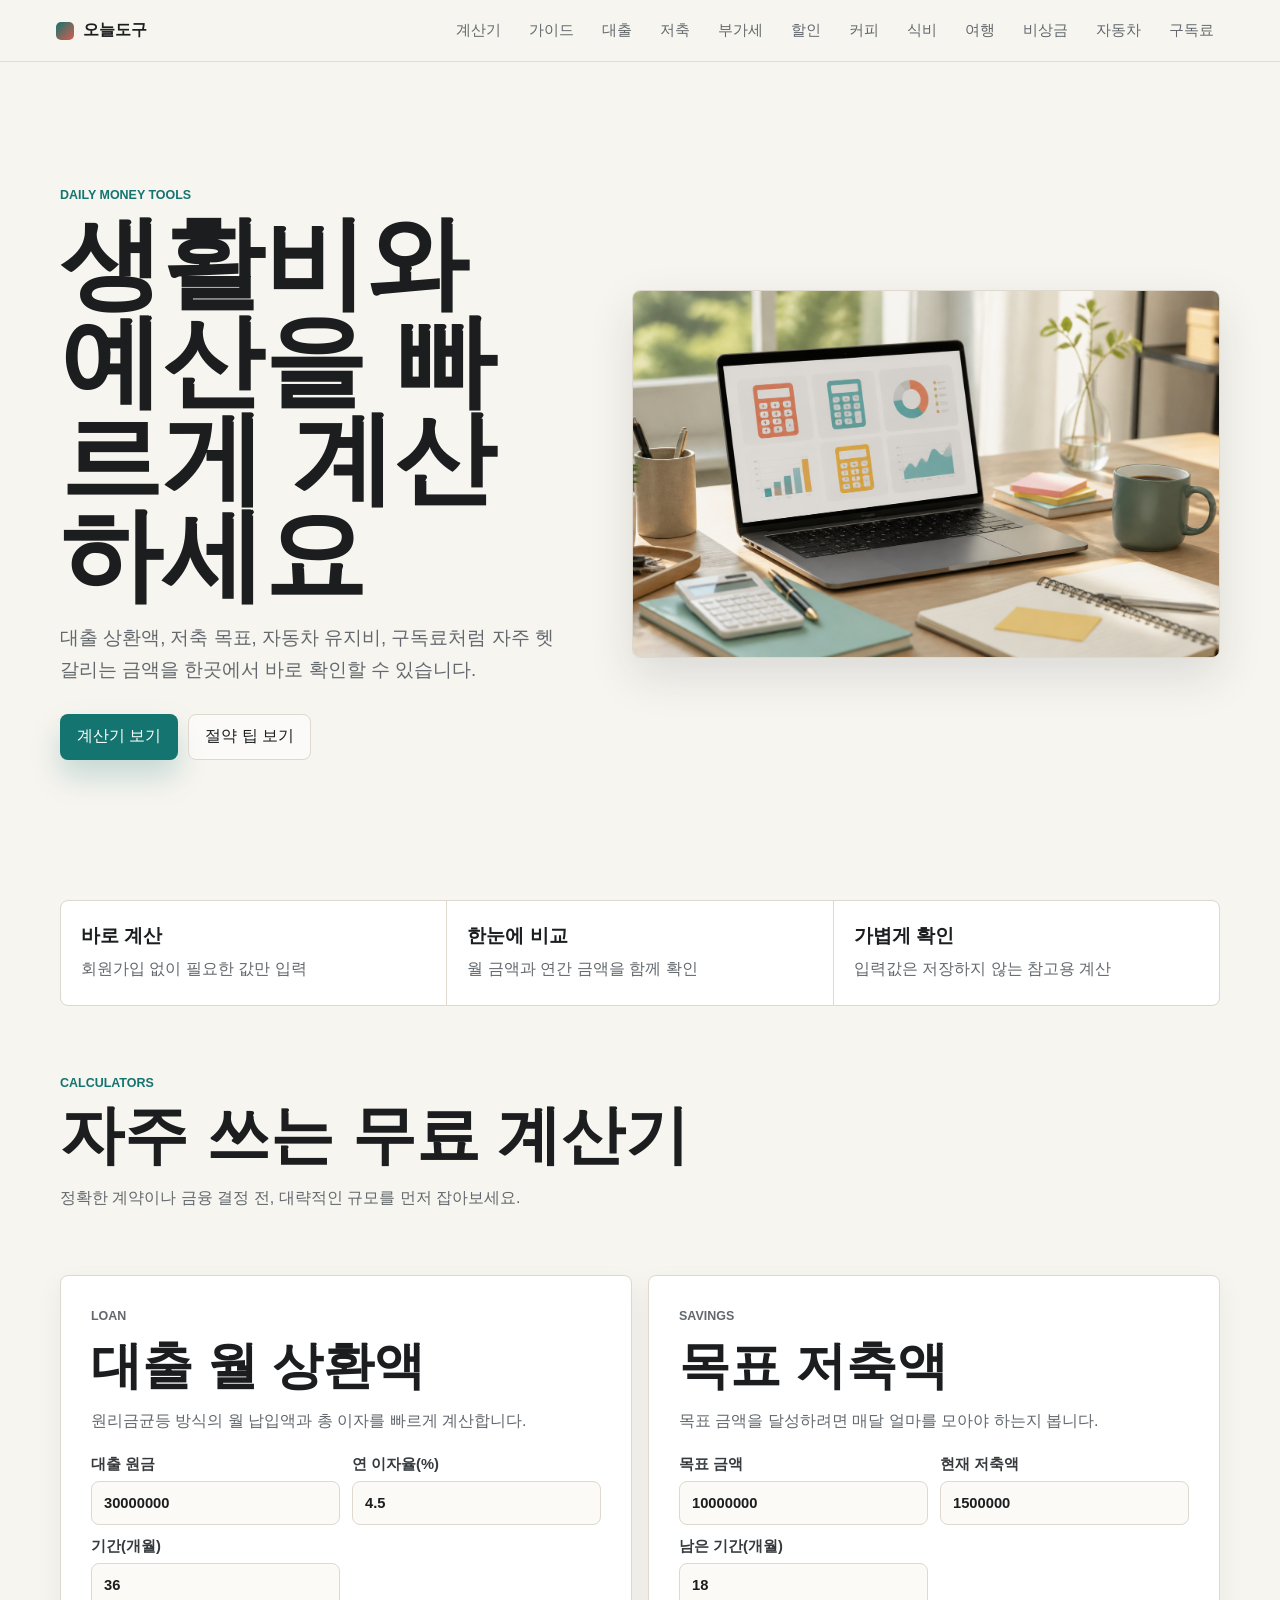
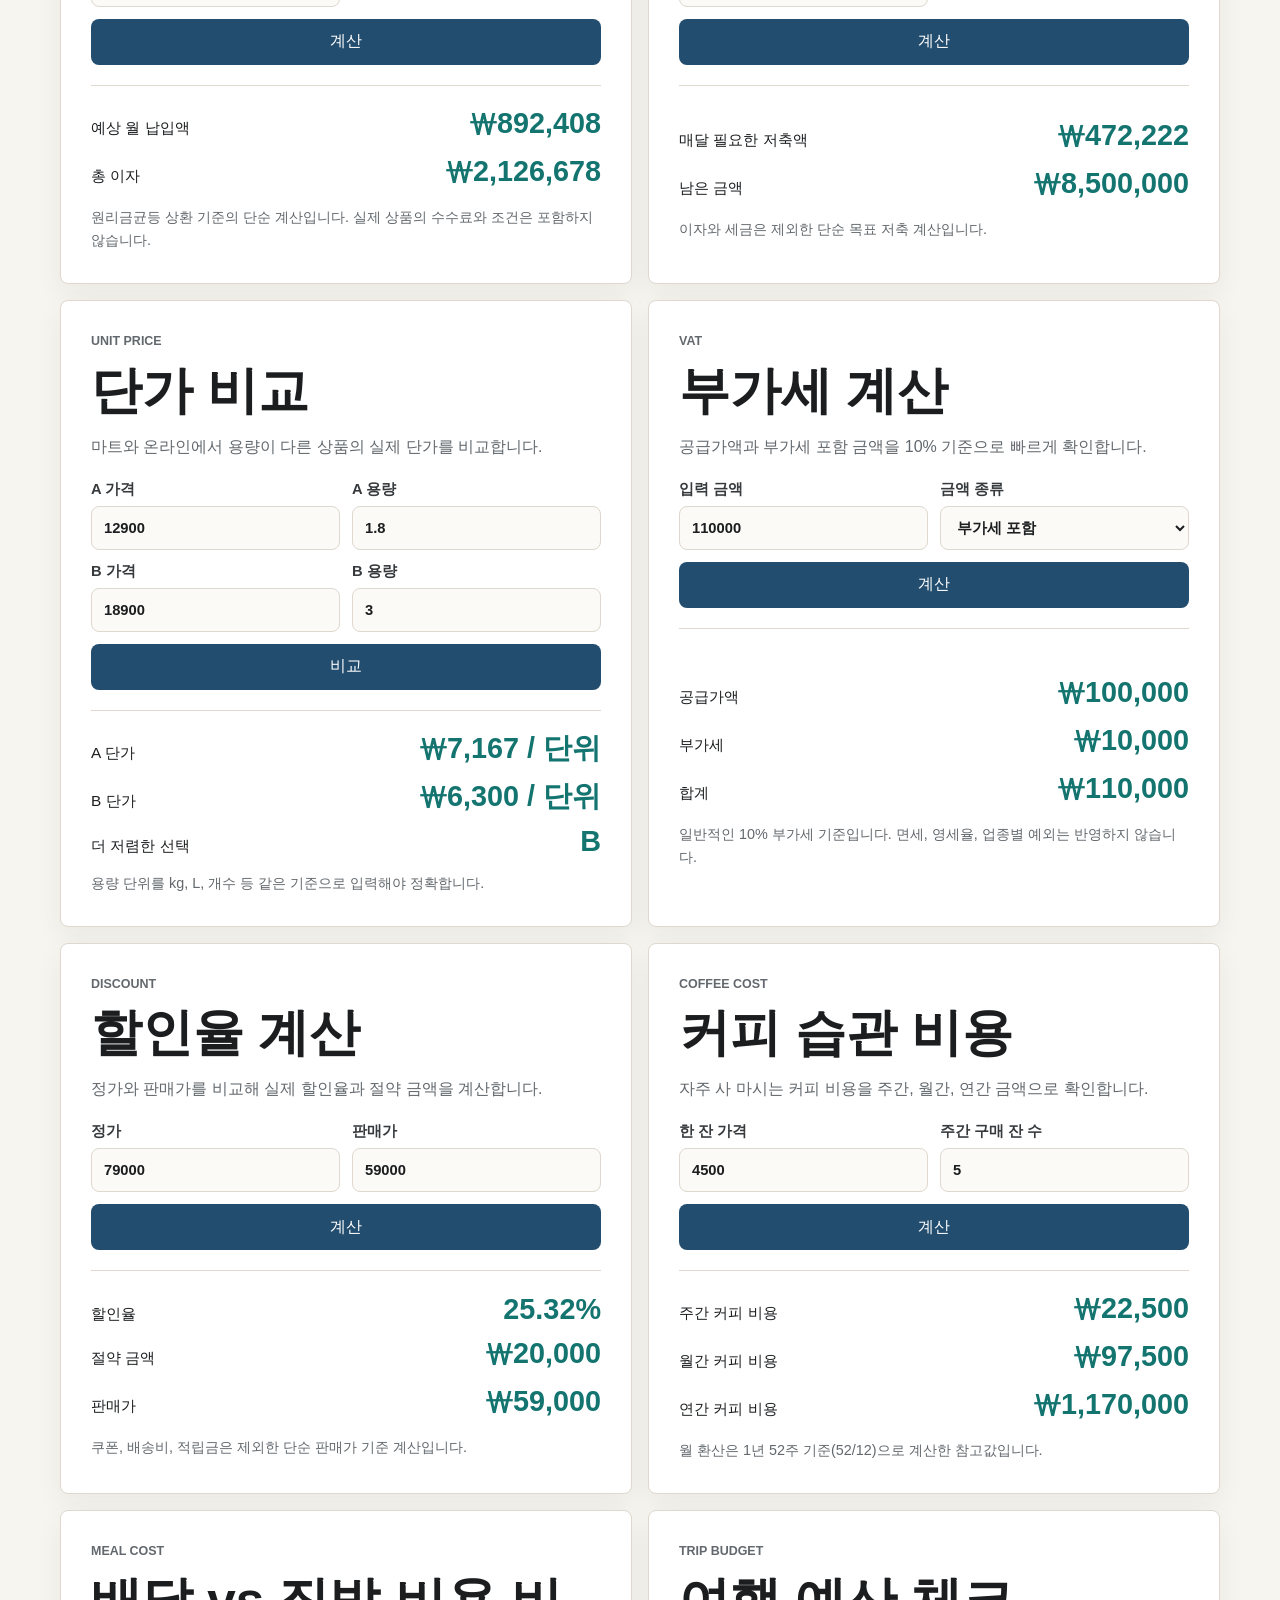
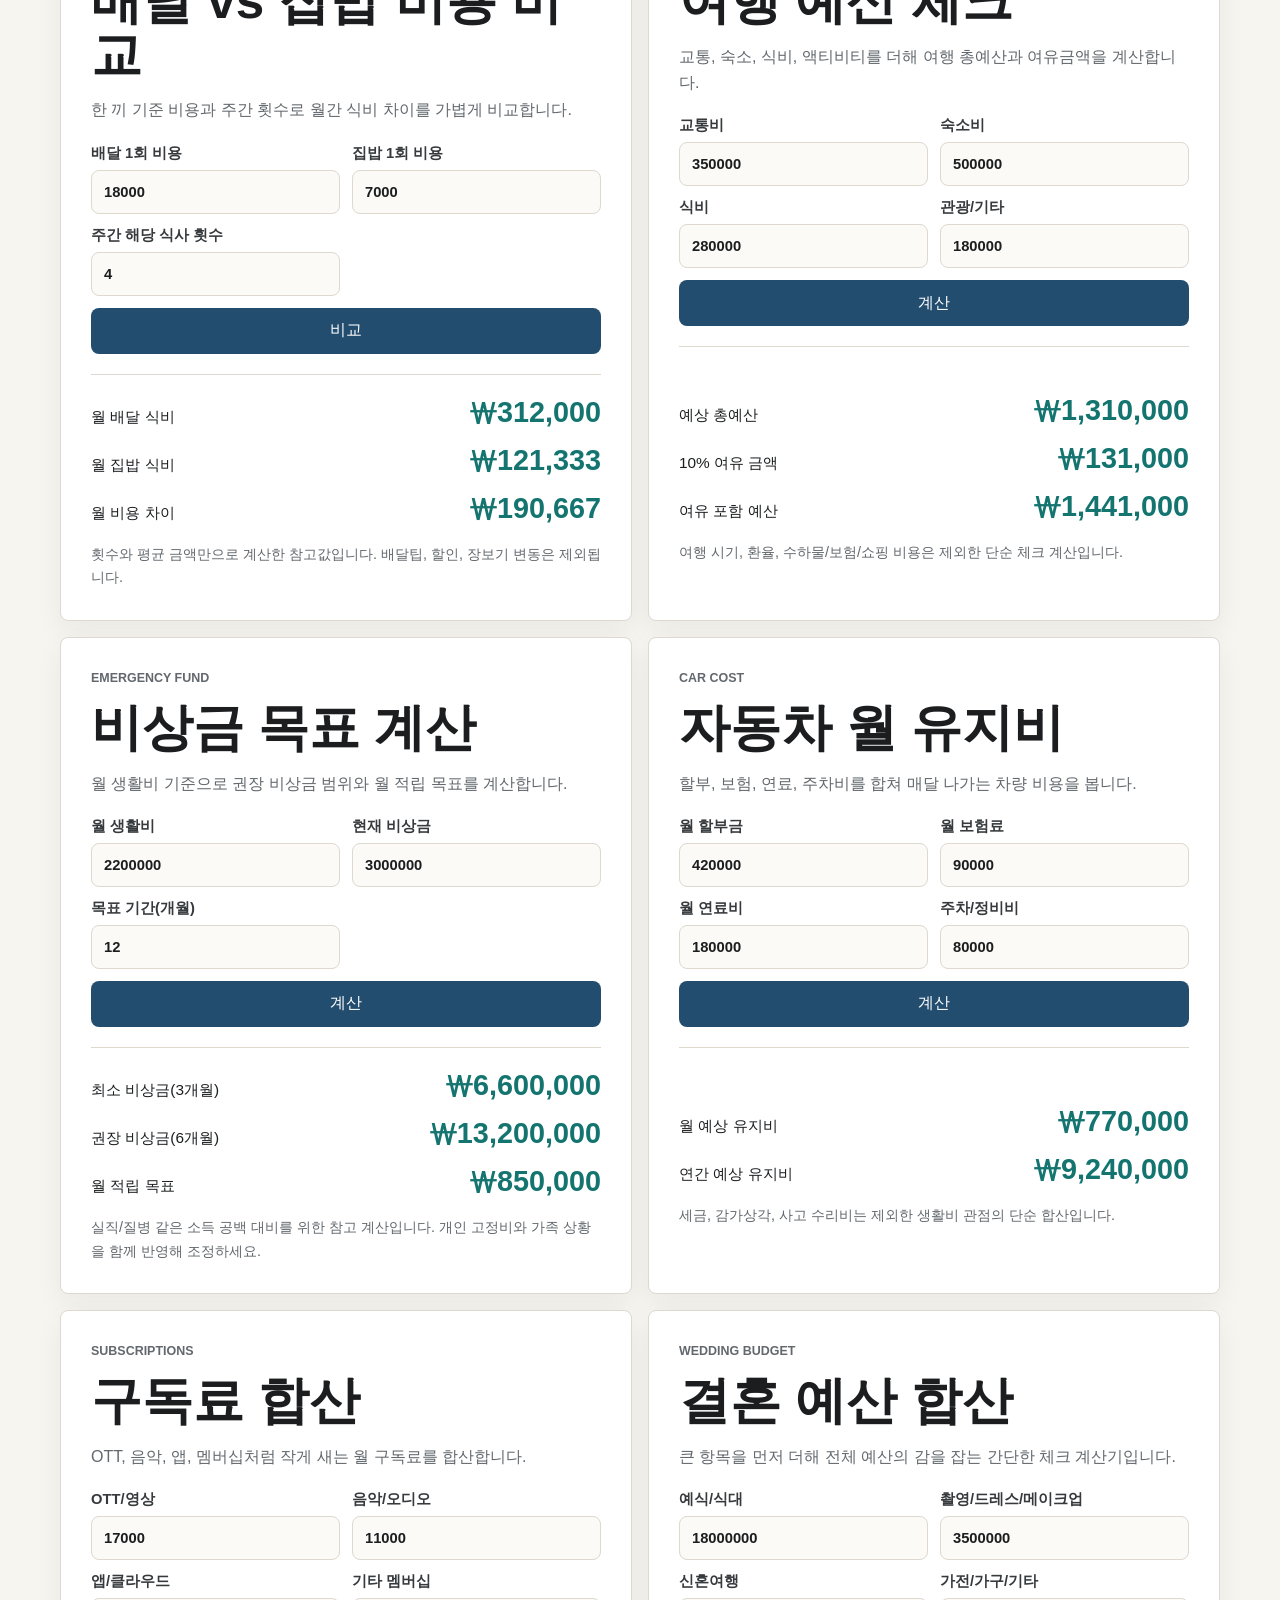
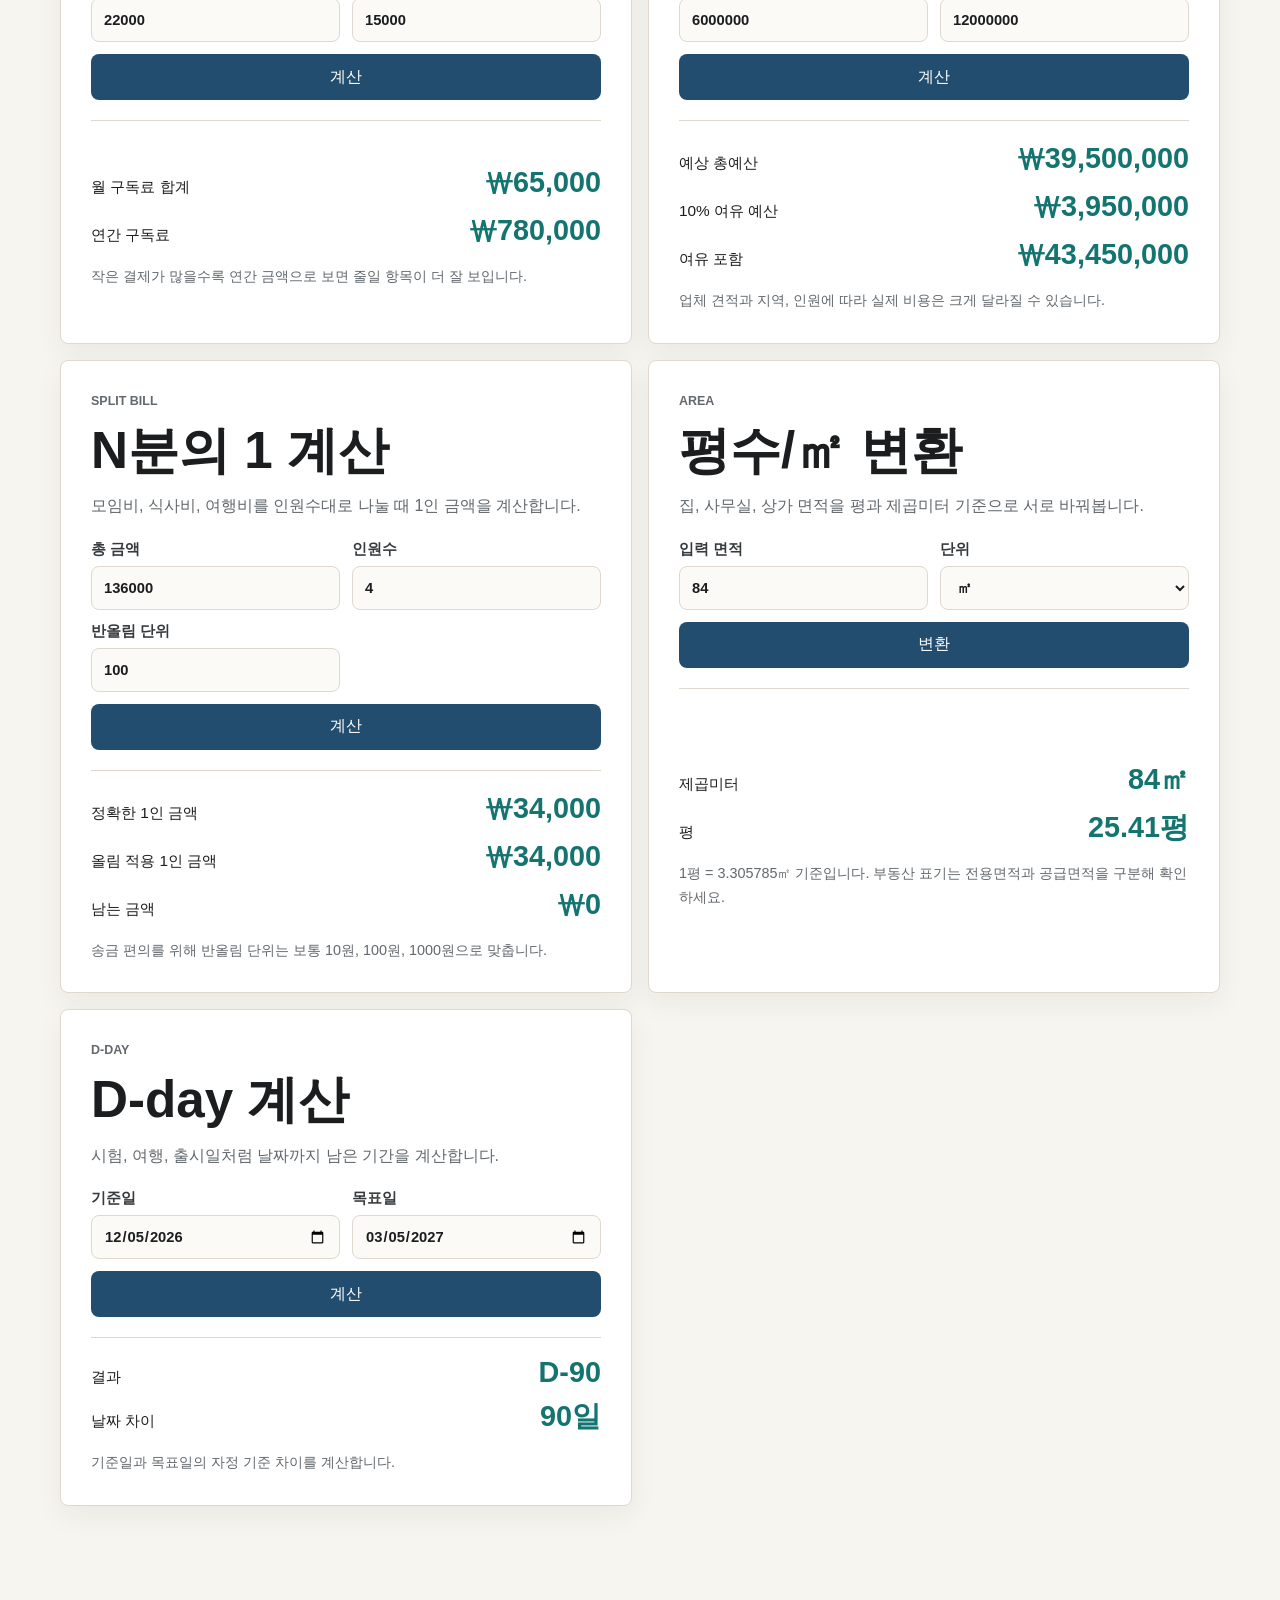
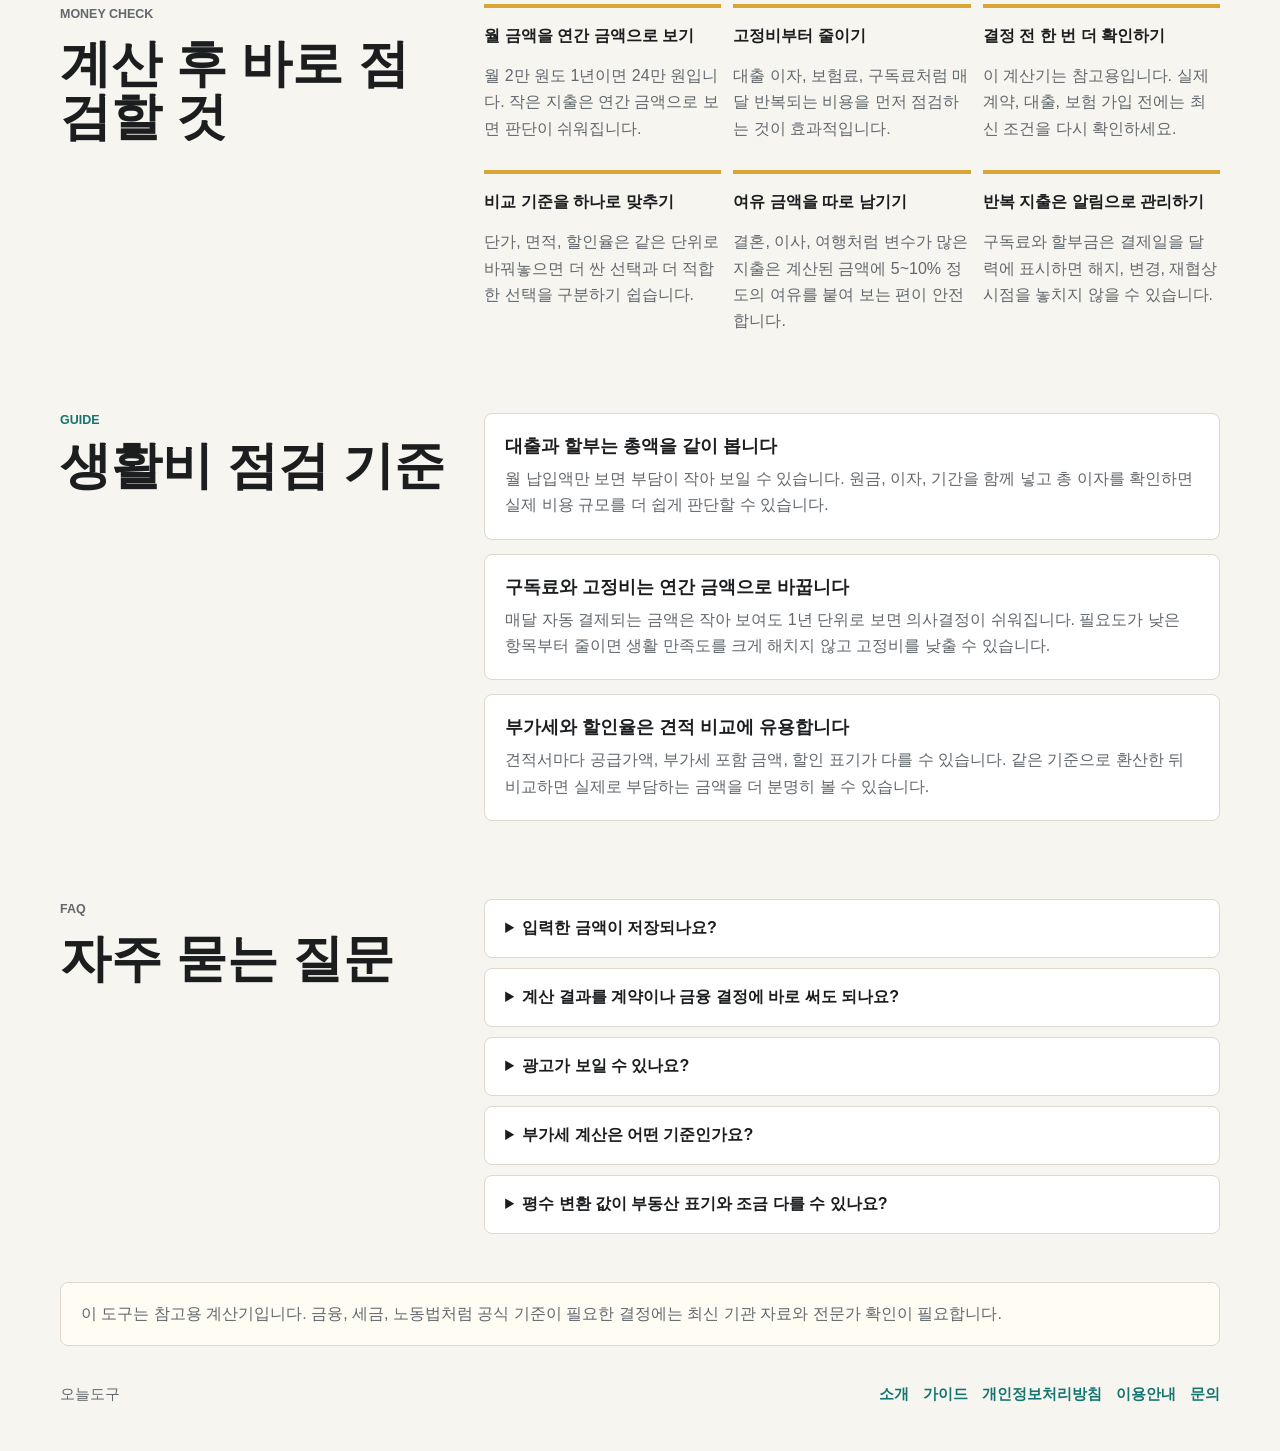
==== commit b86677ae: "Add emergency fund goal calculator" ====
--- a/index.html
+++ b/index.html
@@ -38,6 +38,7 @@
         <a href="#coffee">커피</a>
         <a href="#meal">식비</a>
         <a href="#trip">여행</a>
+        <a href="#emergency">비상금</a>
         <a href="#car">자동차</a>
         <a href="#subscriptions">구독료</a>
       </nav>
@@ -273,6 +274,30 @@
             <button class="button button--secondary" type="submit">계산</button>
           </form>
           <div class="result" data-result="trip"></div>
+        </article>
+
+        <article class="tool" id="emergency">
+          <div class="tool__header">
+            <p class="eyebrow">Emergency Fund</p>
+            <h2>비상금 목표 계산</h2>
+            <p>월 생활비 기준으로 권장 비상금 범위와 월 적립 목표를 계산합니다.</p>
+          </div>
+          <form class="calculator" data-calculator="emergency">
+            <label>
+              월 생활비
+              <input name="monthlyExpense" inputmode="numeric" value="2200000" />
+            </label>
+            <label>
+              현재 비상금
+              <input name="currentFund" inputmode="numeric" value="3000000" />
+            </label>
+            <label>
+              목표 기간(개월)
+              <input name="months" inputmode="numeric" value="12" />
+            </label>
+            <button class="button button--secondary" type="submit">계산</button>
+          </form>
+          <div class="result" data-result="emergency"></div>
         </article>
 
         <article class="tool" id="car">
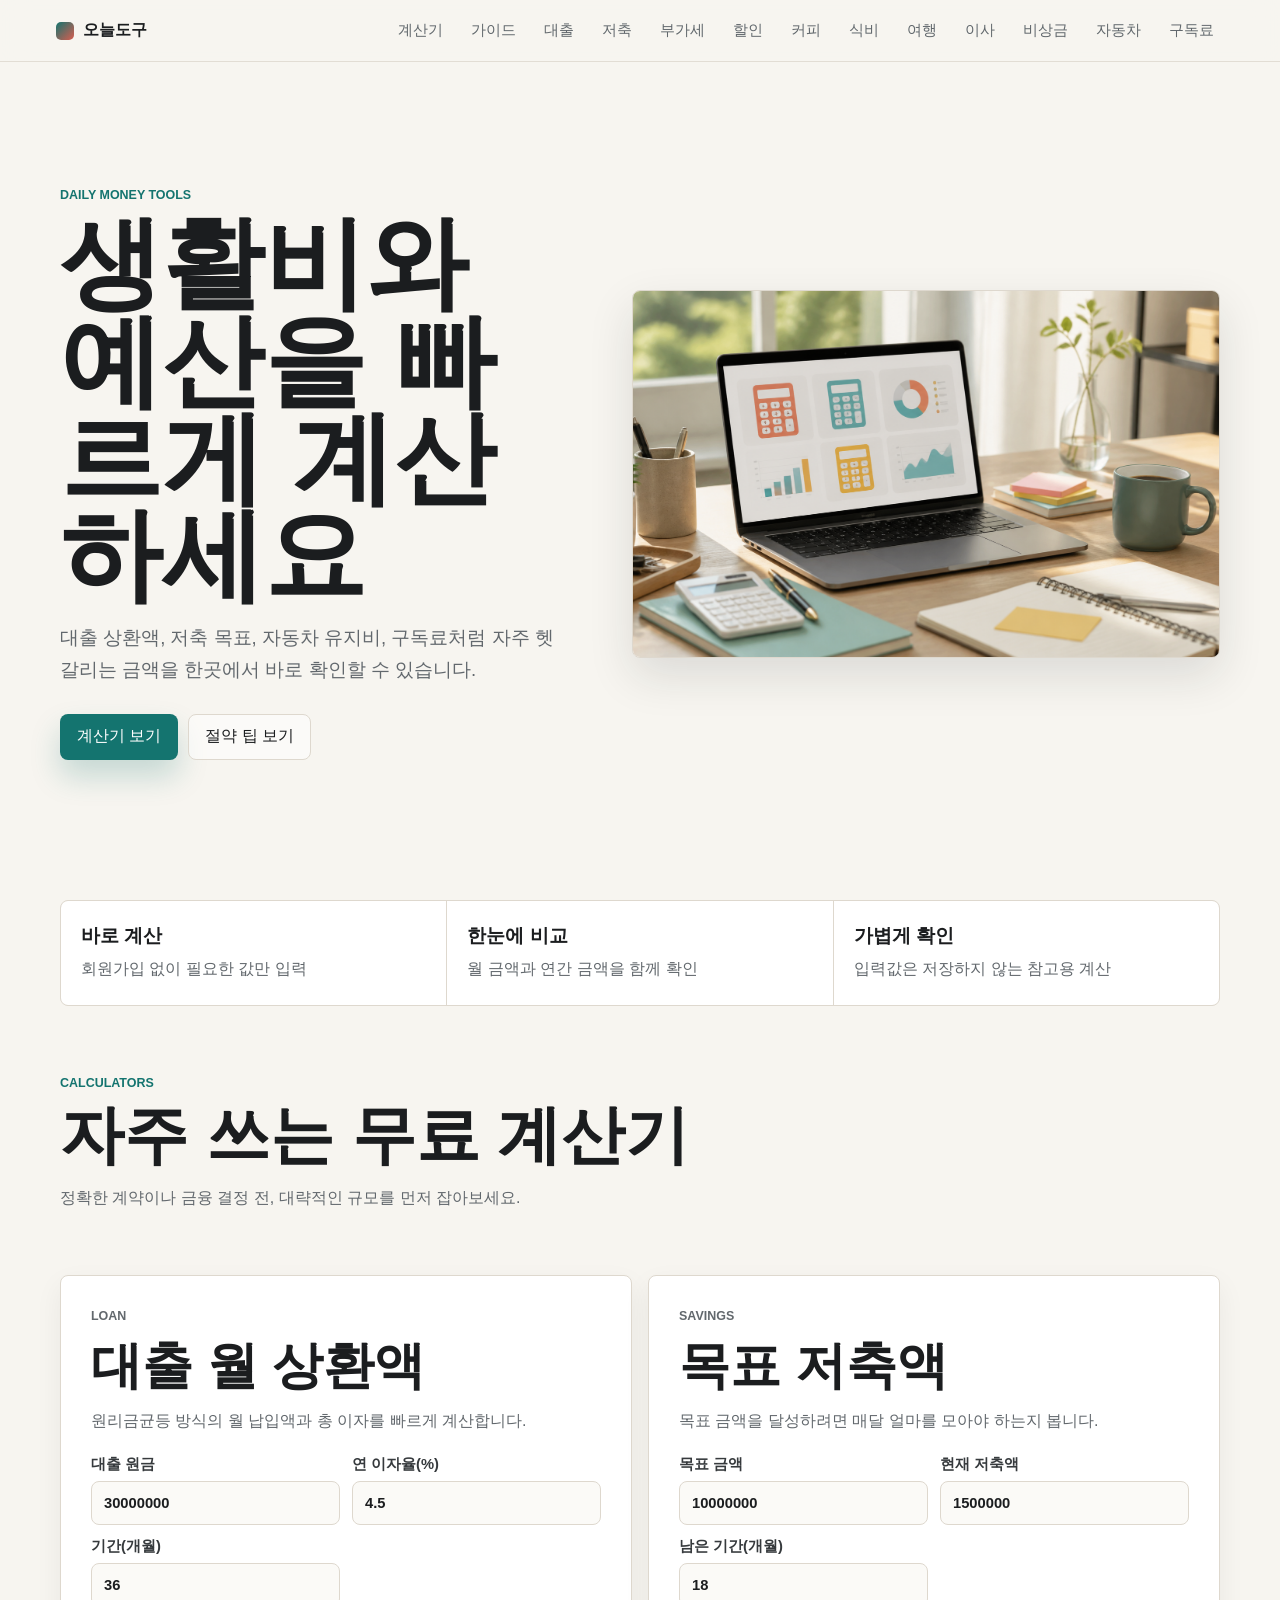
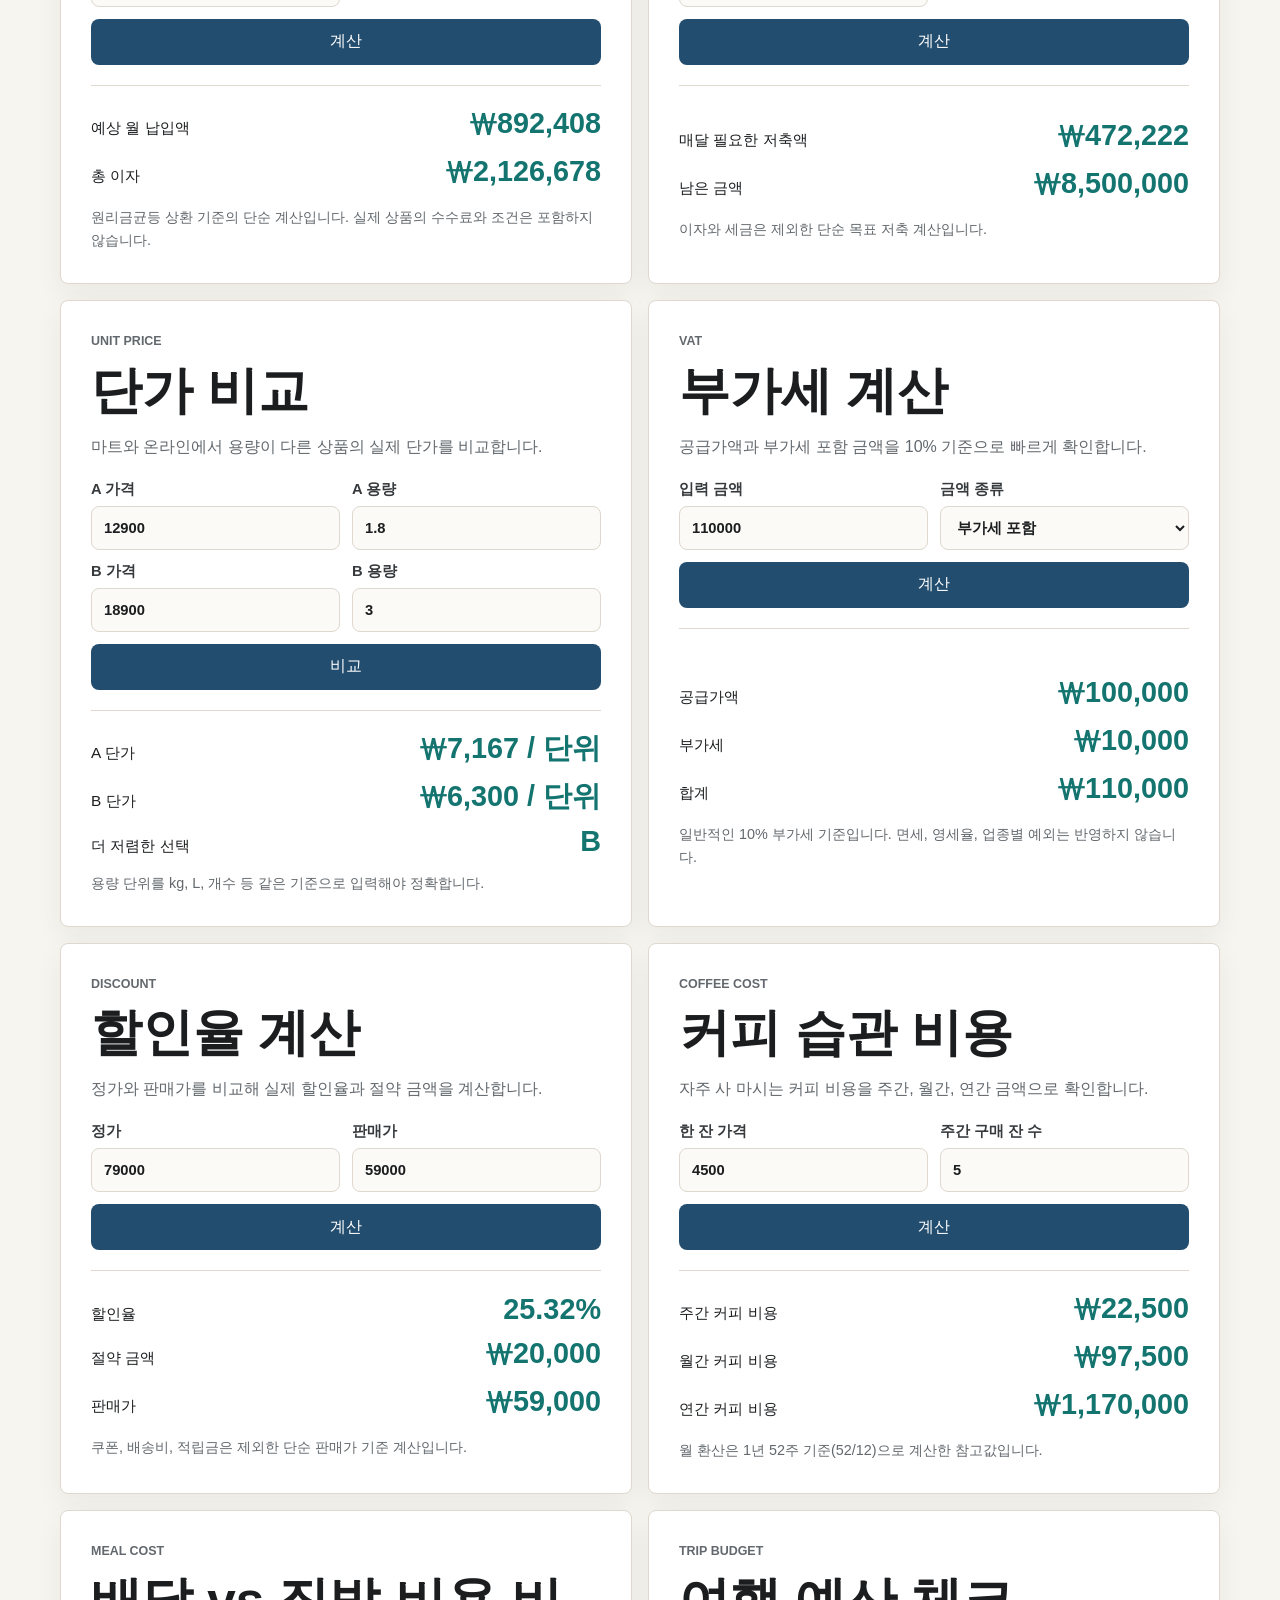
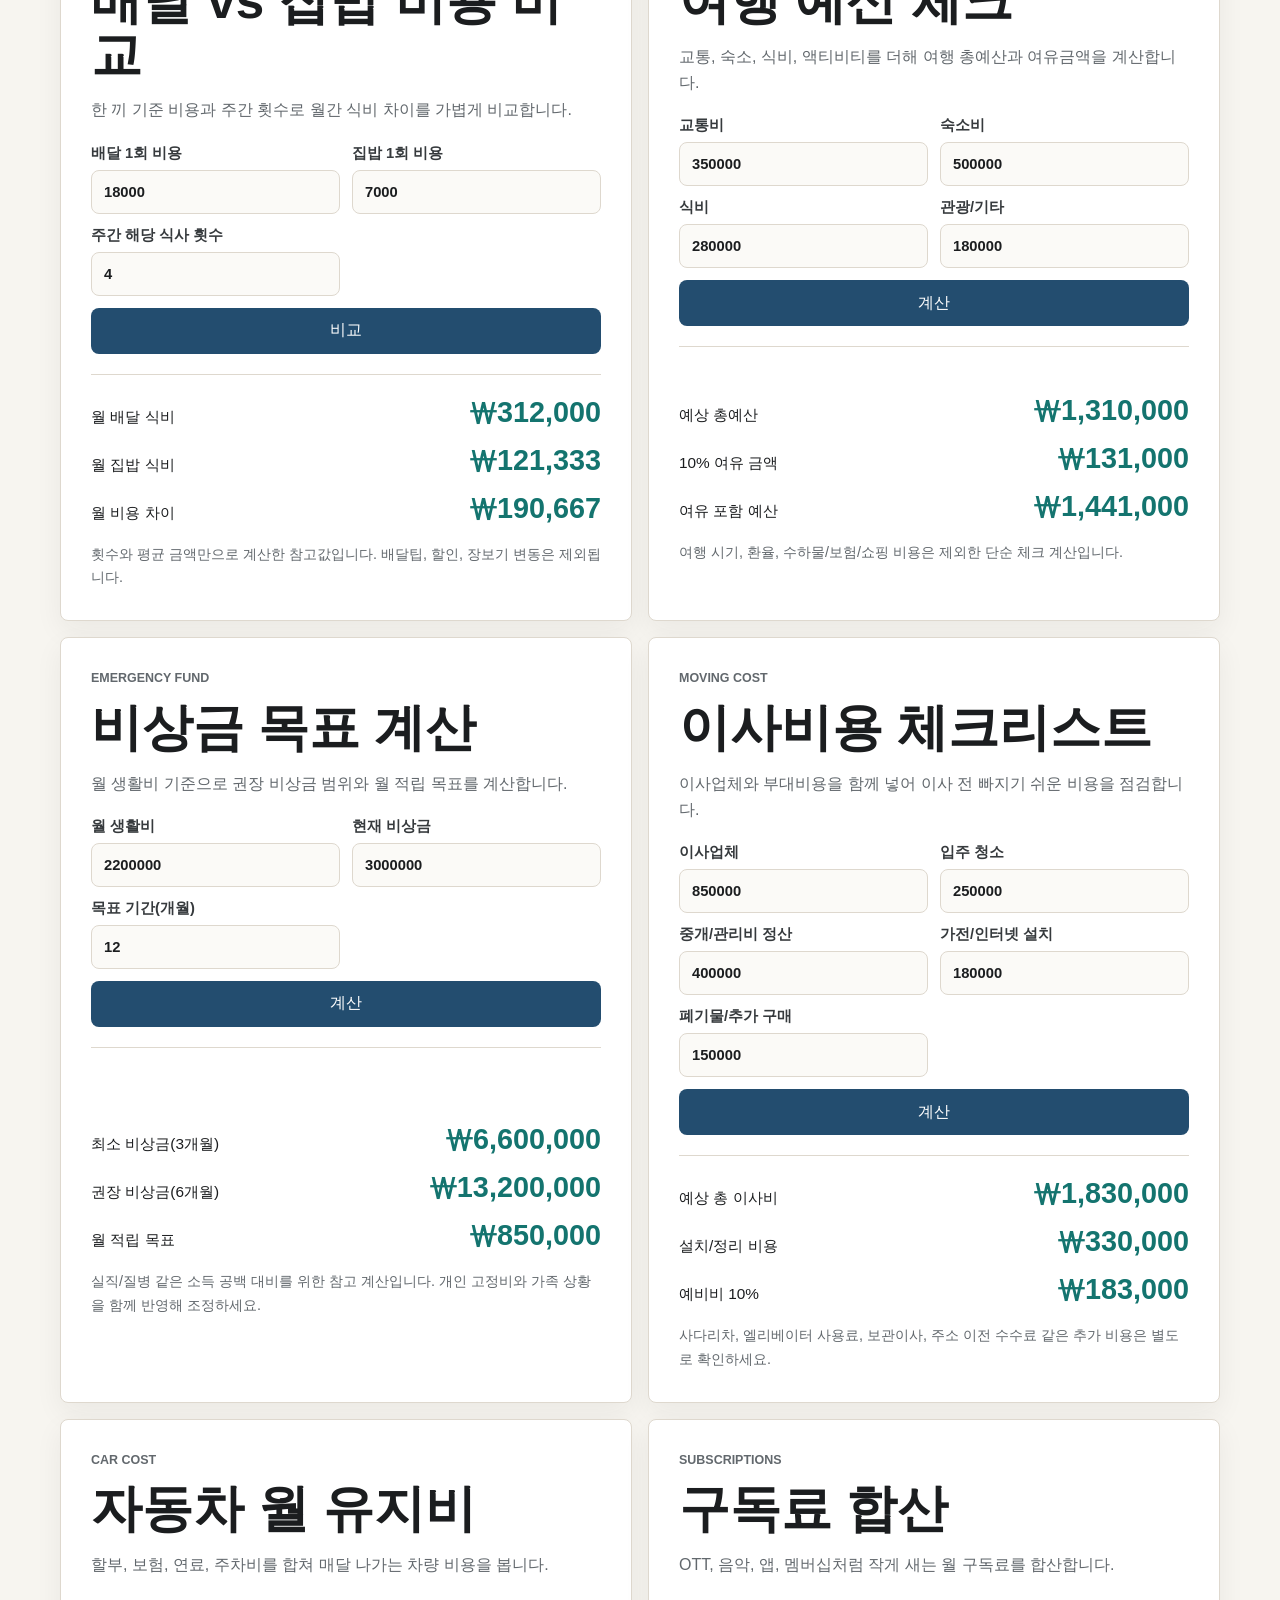
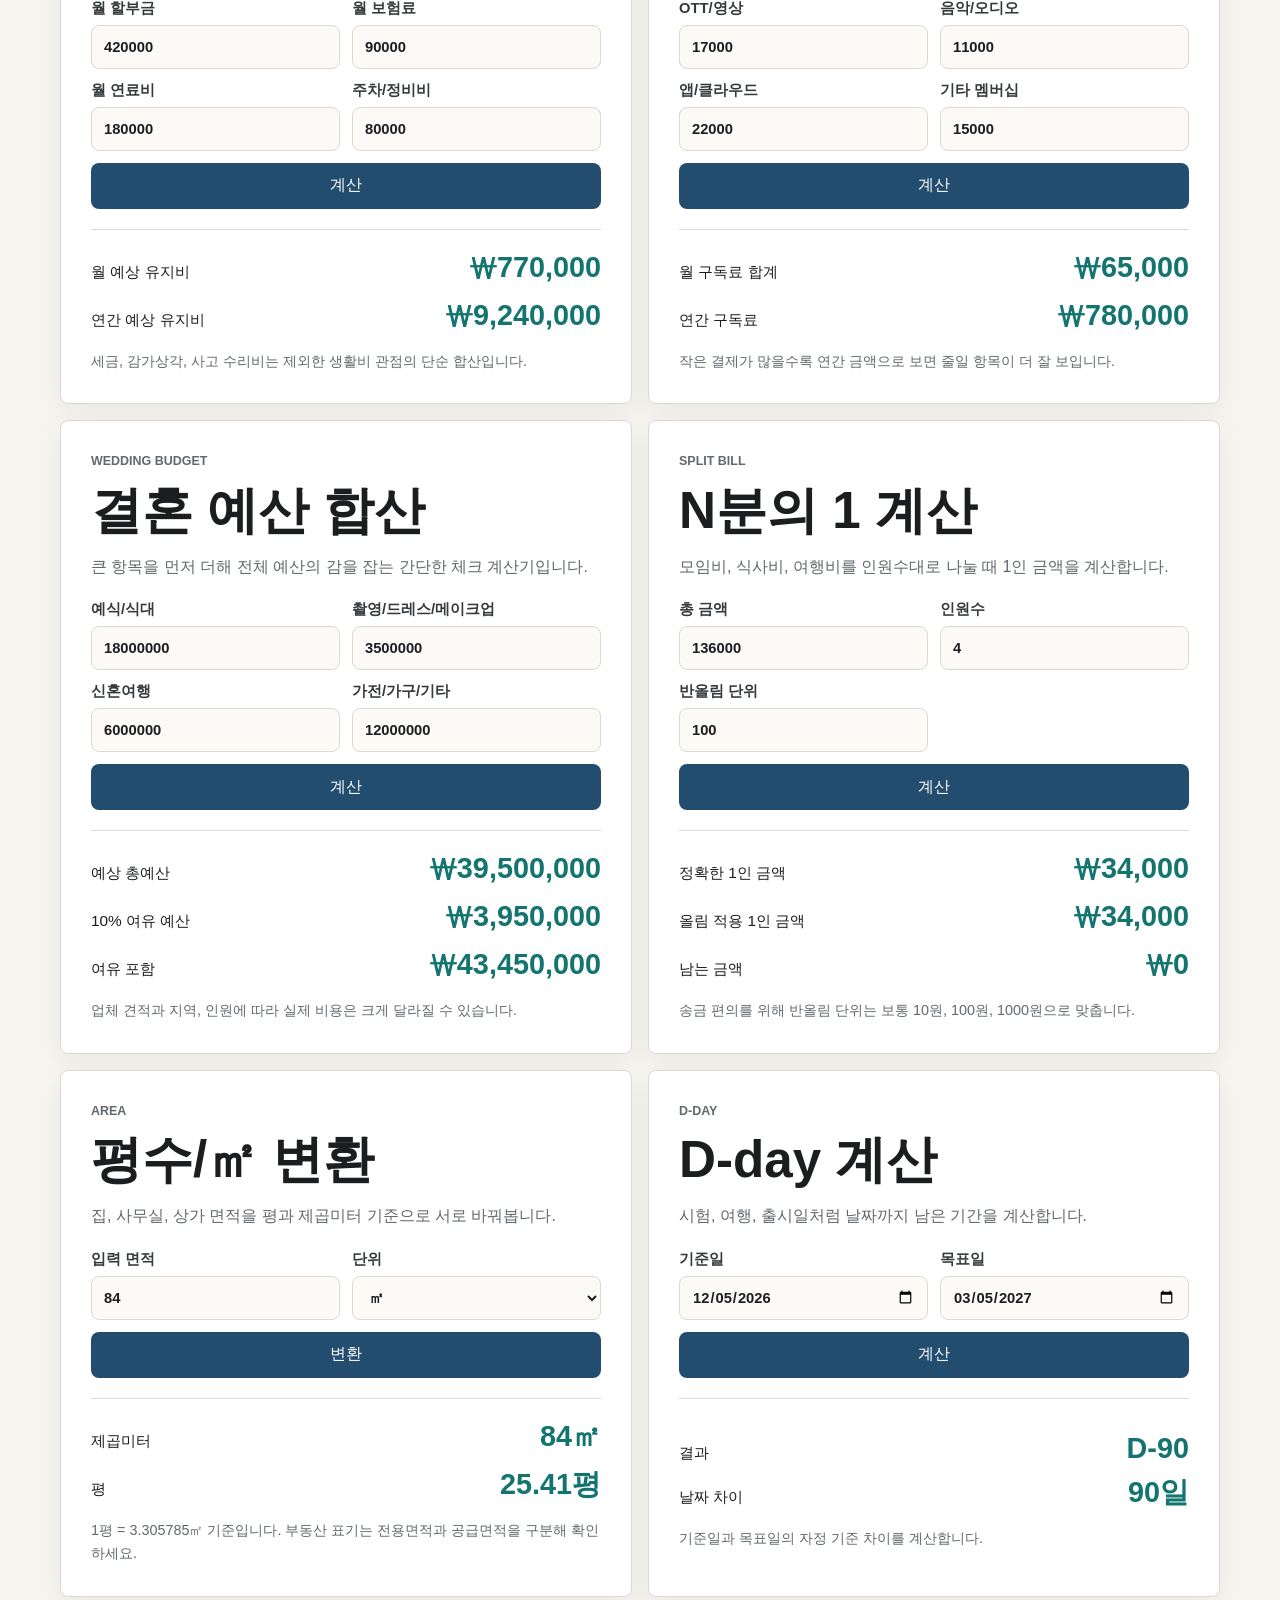
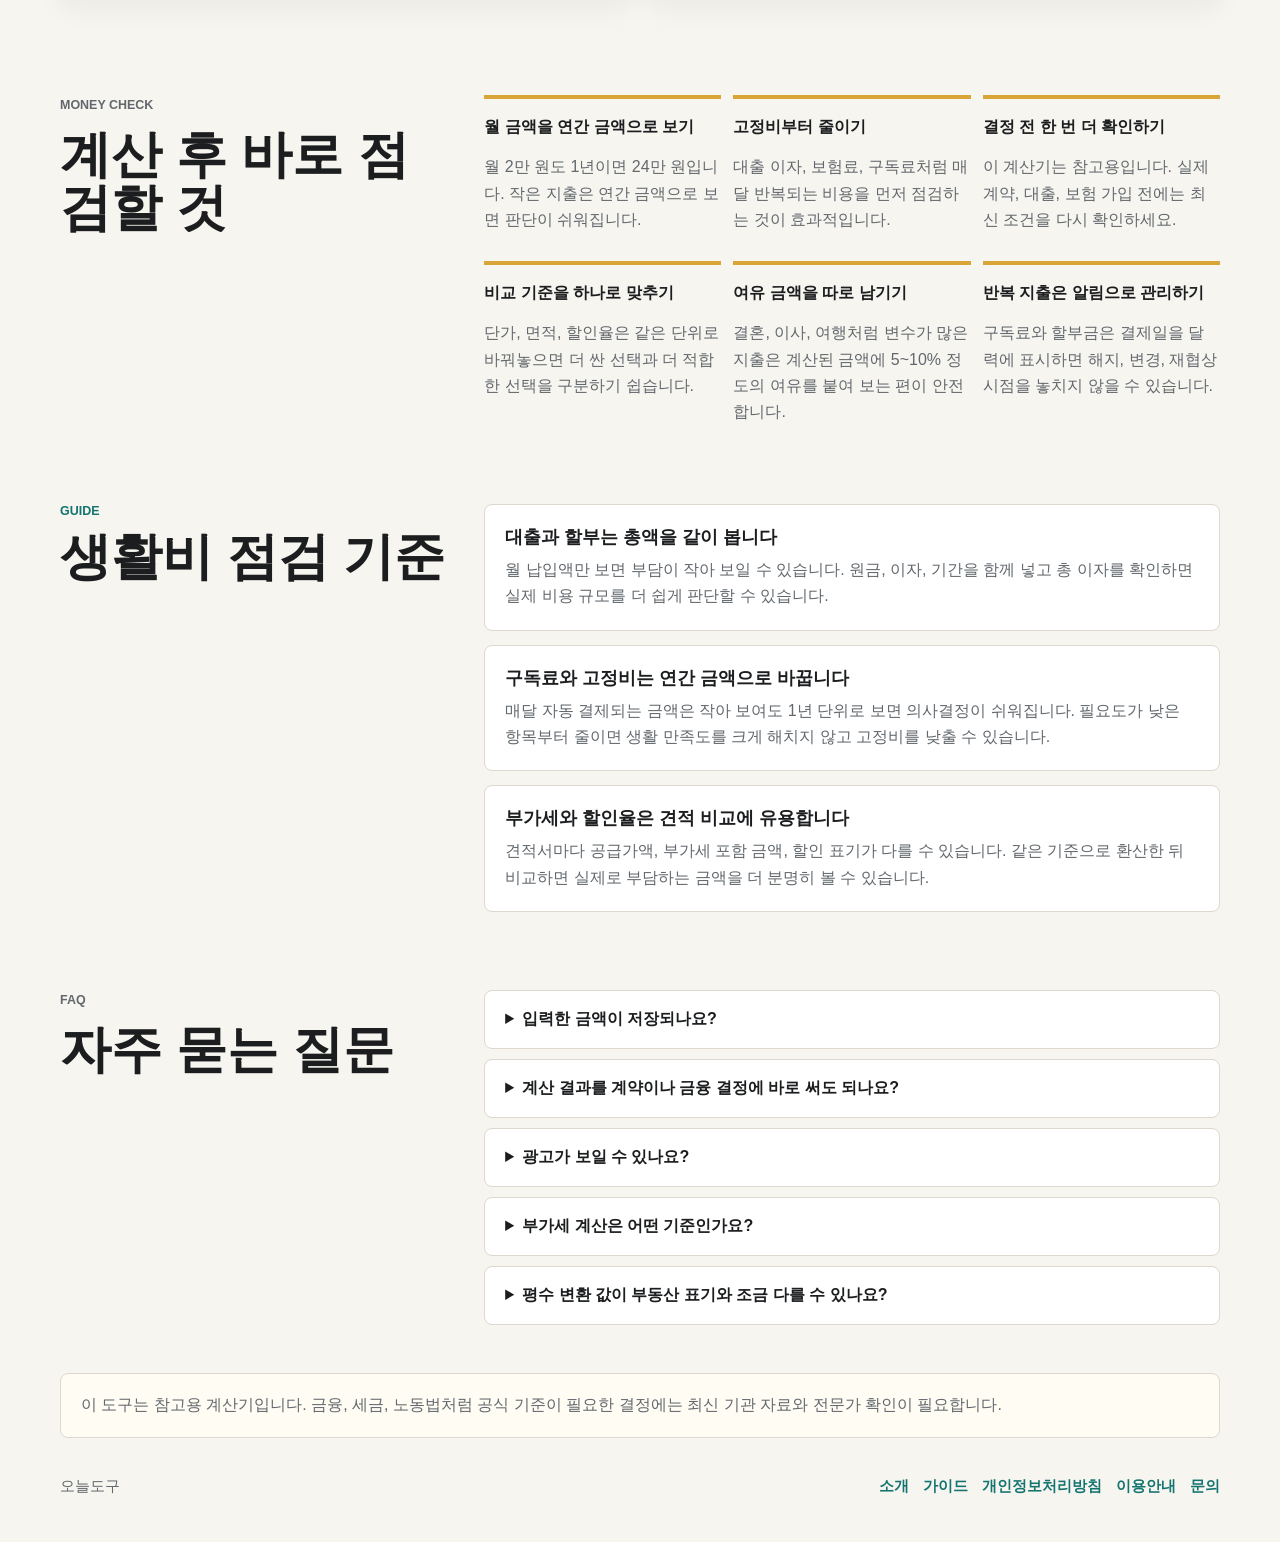
==== commit afa10f76: "Add moving cost checklist calculator" ====
--- a/index.html
+++ b/index.html
@@ -38,6 +38,7 @@
         <a href="#coffee">커피</a>
         <a href="#meal">식비</a>
         <a href="#trip">여행</a>
+        <a href="#moving">이사</a>
         <a href="#emergency">비상금</a>
         <a href="#car">자동차</a>
         <a href="#subscriptions">구독료</a>
@@ -298,6 +299,38 @@
             <button class="button button--secondary" type="submit">계산</button>
           </form>
           <div class="result" data-result="emergency"></div>
+        </article>
+
+        <article class="tool" id="moving">
+          <div class="tool__header">
+            <p class="eyebrow">Moving Cost</p>
+            <h2>이사비용 체크리스트</h2>
+            <p>이사업체와 부대비용을 함께 넣어 이사 전 빠지기 쉬운 비용을 점검합니다.</p>
+          </div>
+          <form class="calculator" data-calculator="moving">
+            <label>
+              이사업체
+              <input name="movingService" inputmode="numeric" value="850000" />
+            </label>
+            <label>
+              입주 청소
+              <input name="cleaning" inputmode="numeric" value="250000" />
+            </label>
+            <label>
+              중개/관리비 정산
+              <input name="broker" inputmode="numeric" value="400000" />
+            </label>
+            <label>
+              가전/인터넷 설치
+              <input name="setup" inputmode="numeric" value="180000" />
+            </label>
+            <label>
+              폐기물/추가 구매
+              <input name="disposal" inputmode="numeric" value="150000" />
+            </label>
+            <button class="button button--secondary" type="submit">계산</button>
+          </form>
+          <div class="result" data-result="moving"></div>
         </article>
 
         <article class="tool" id="car">
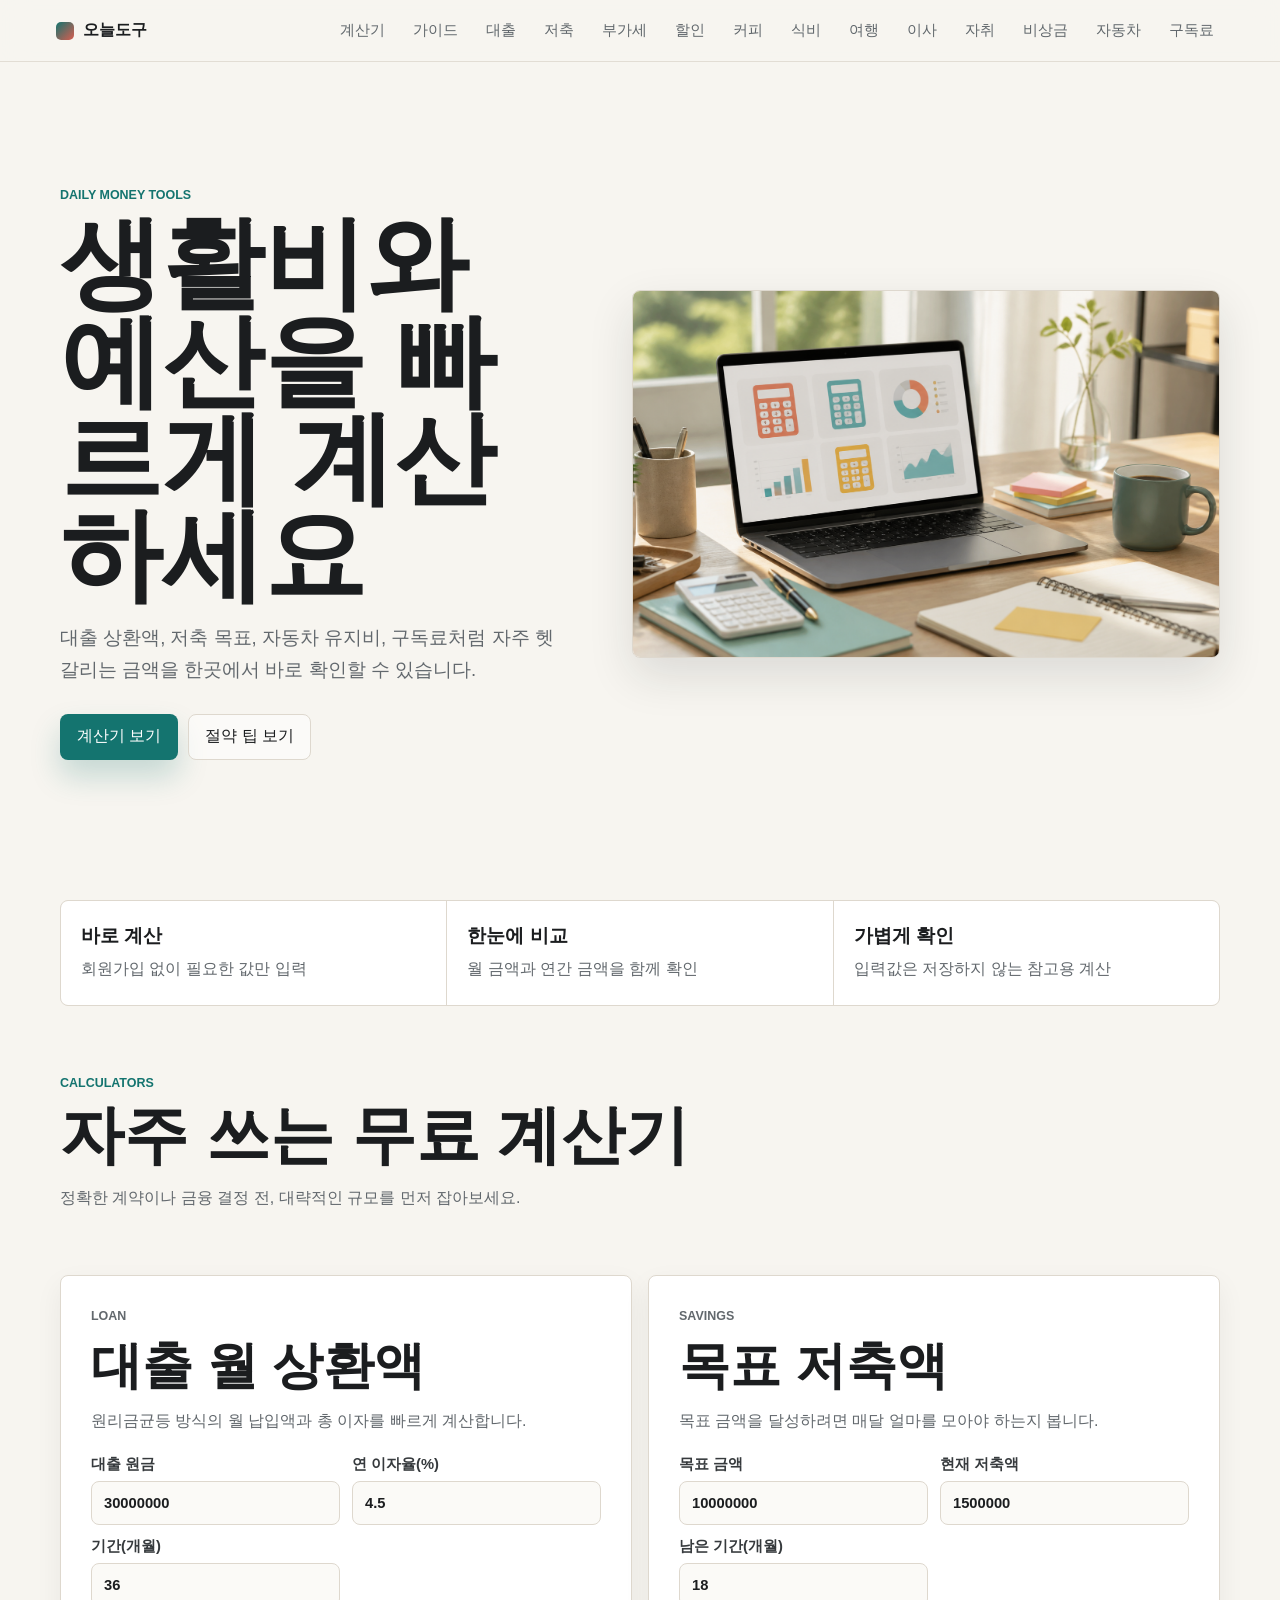
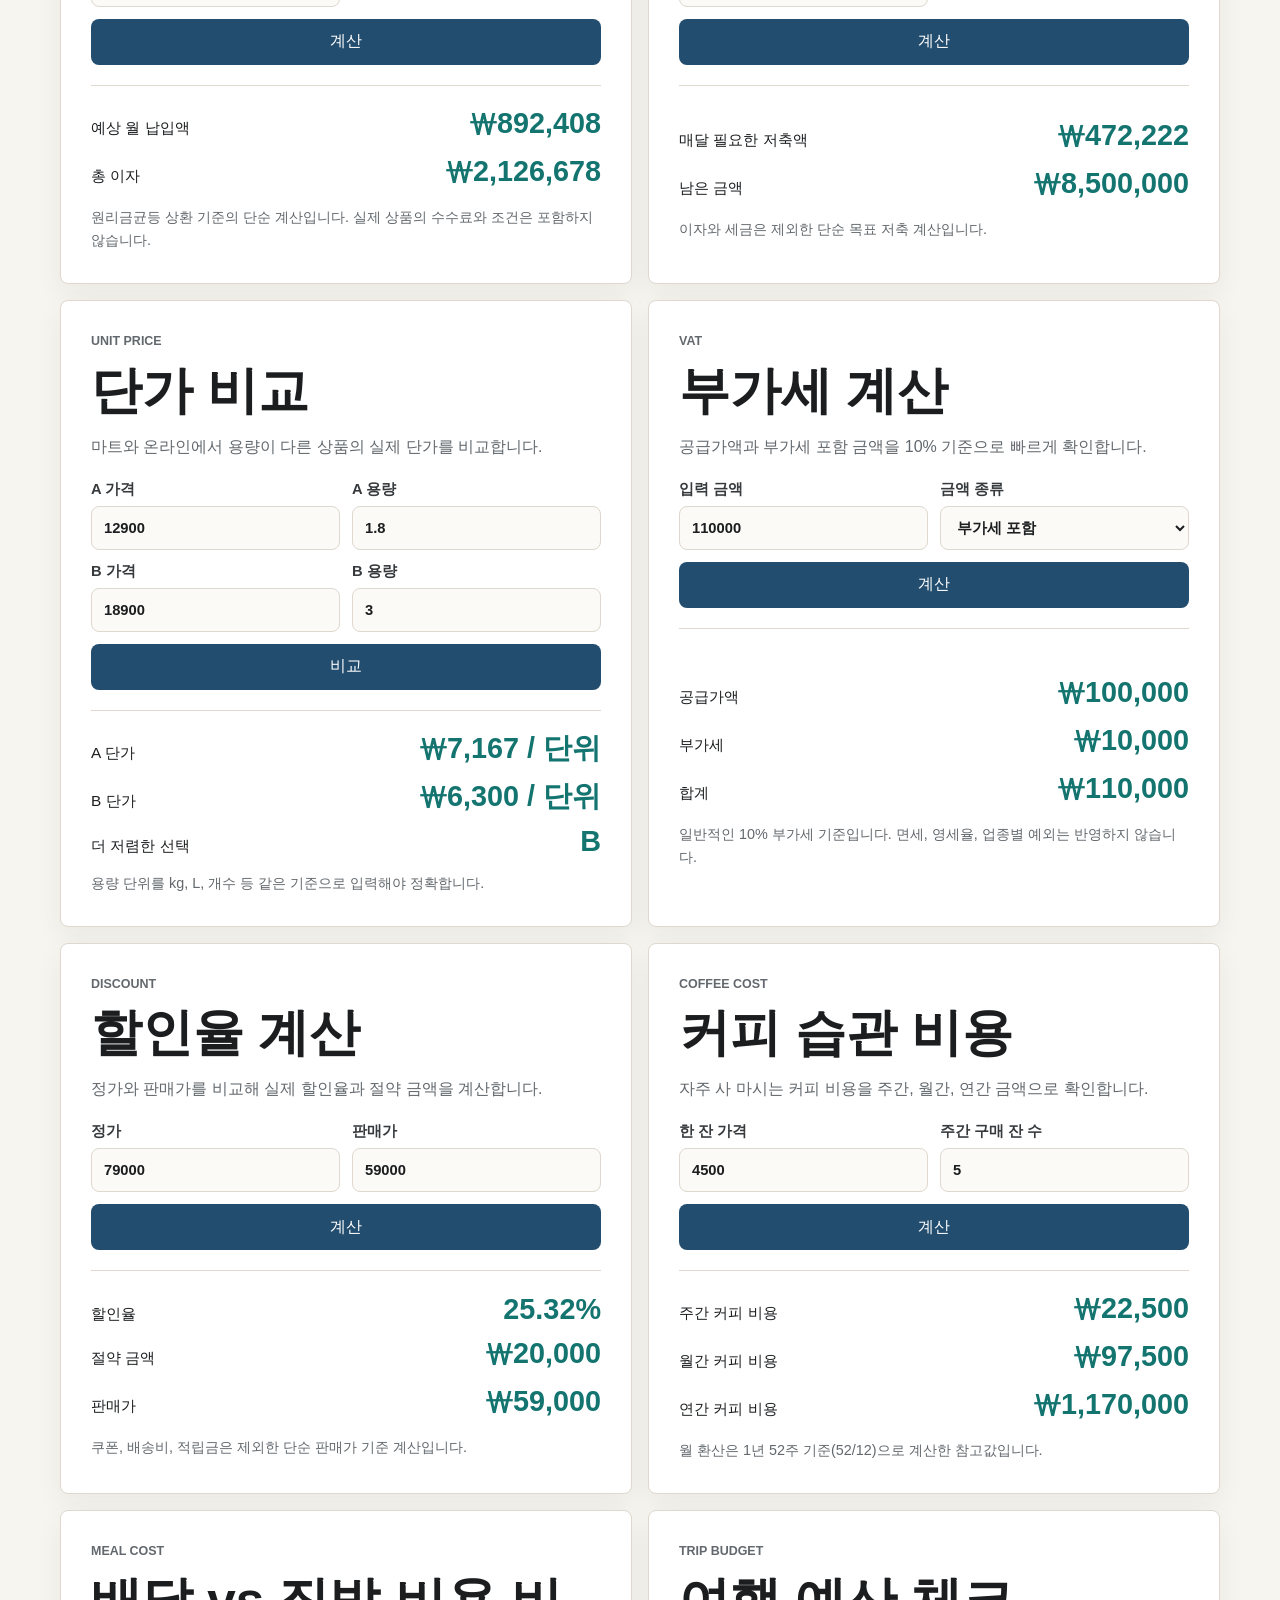
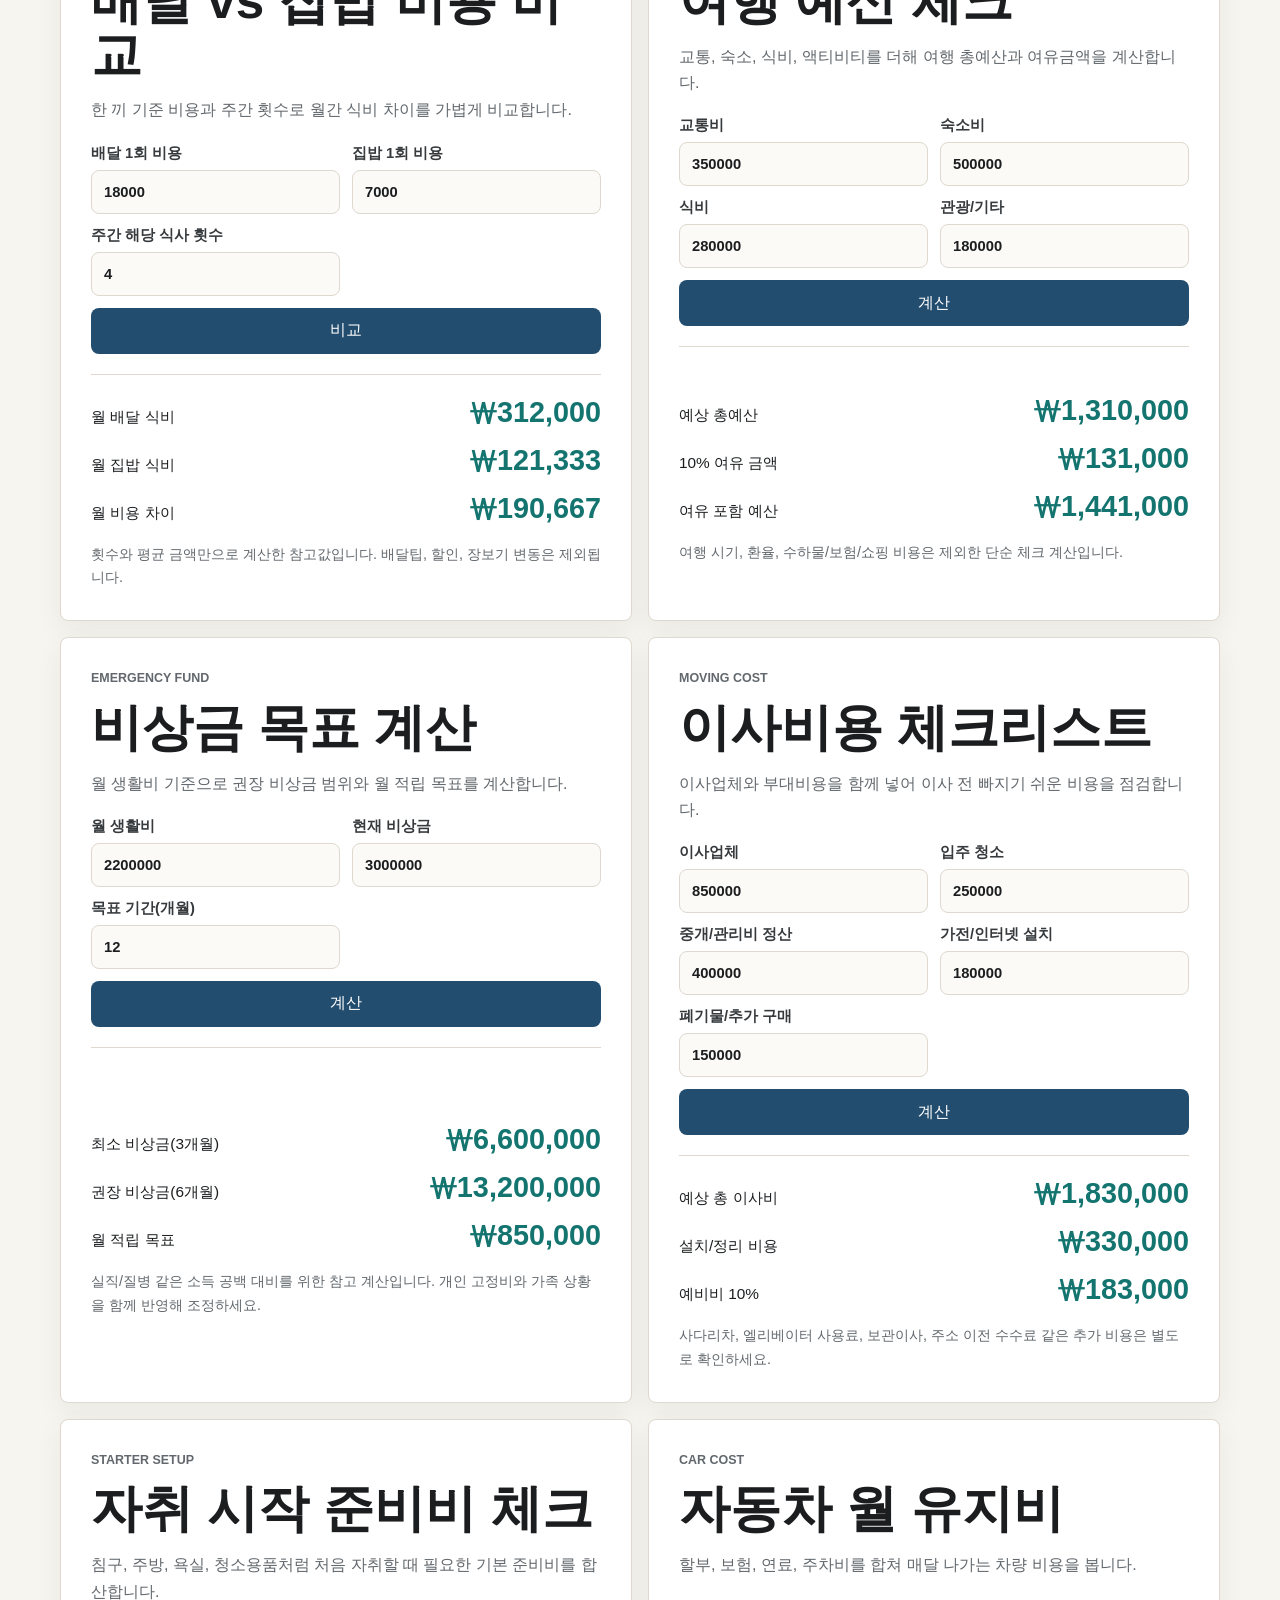
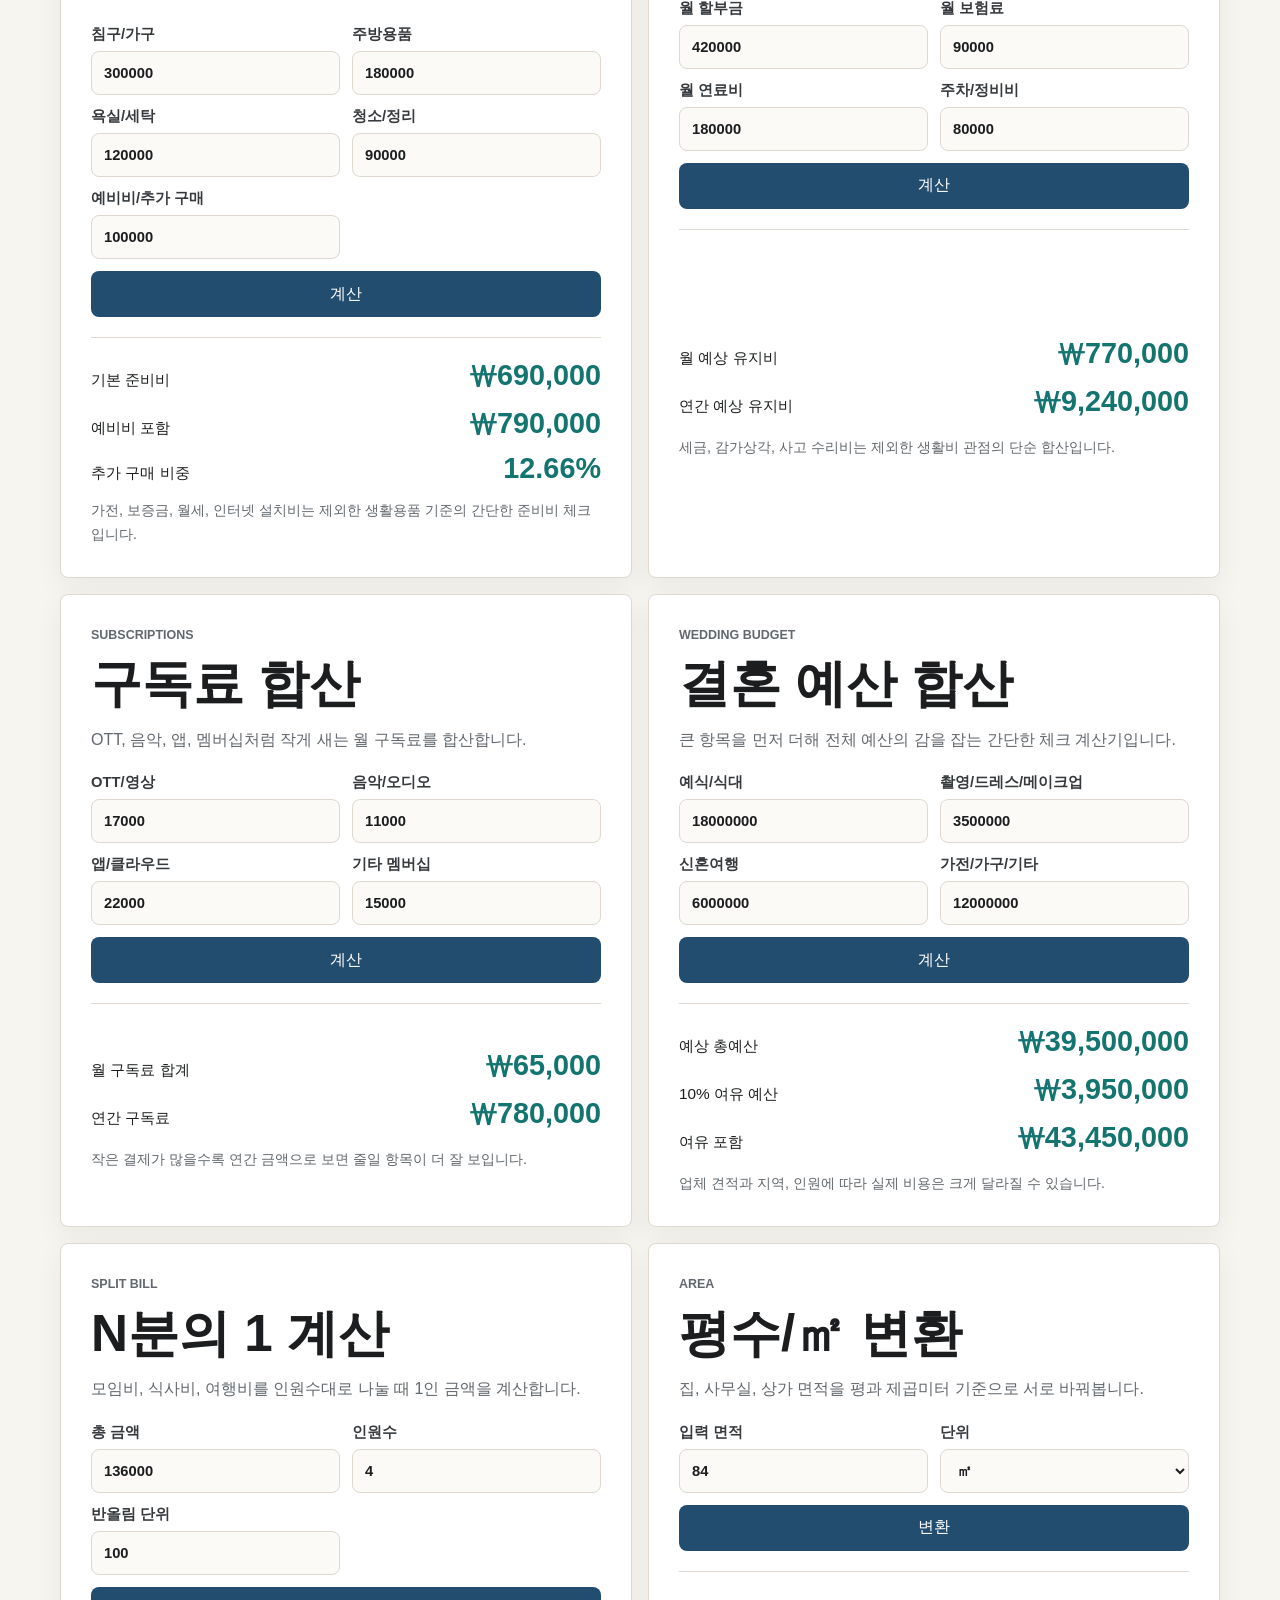
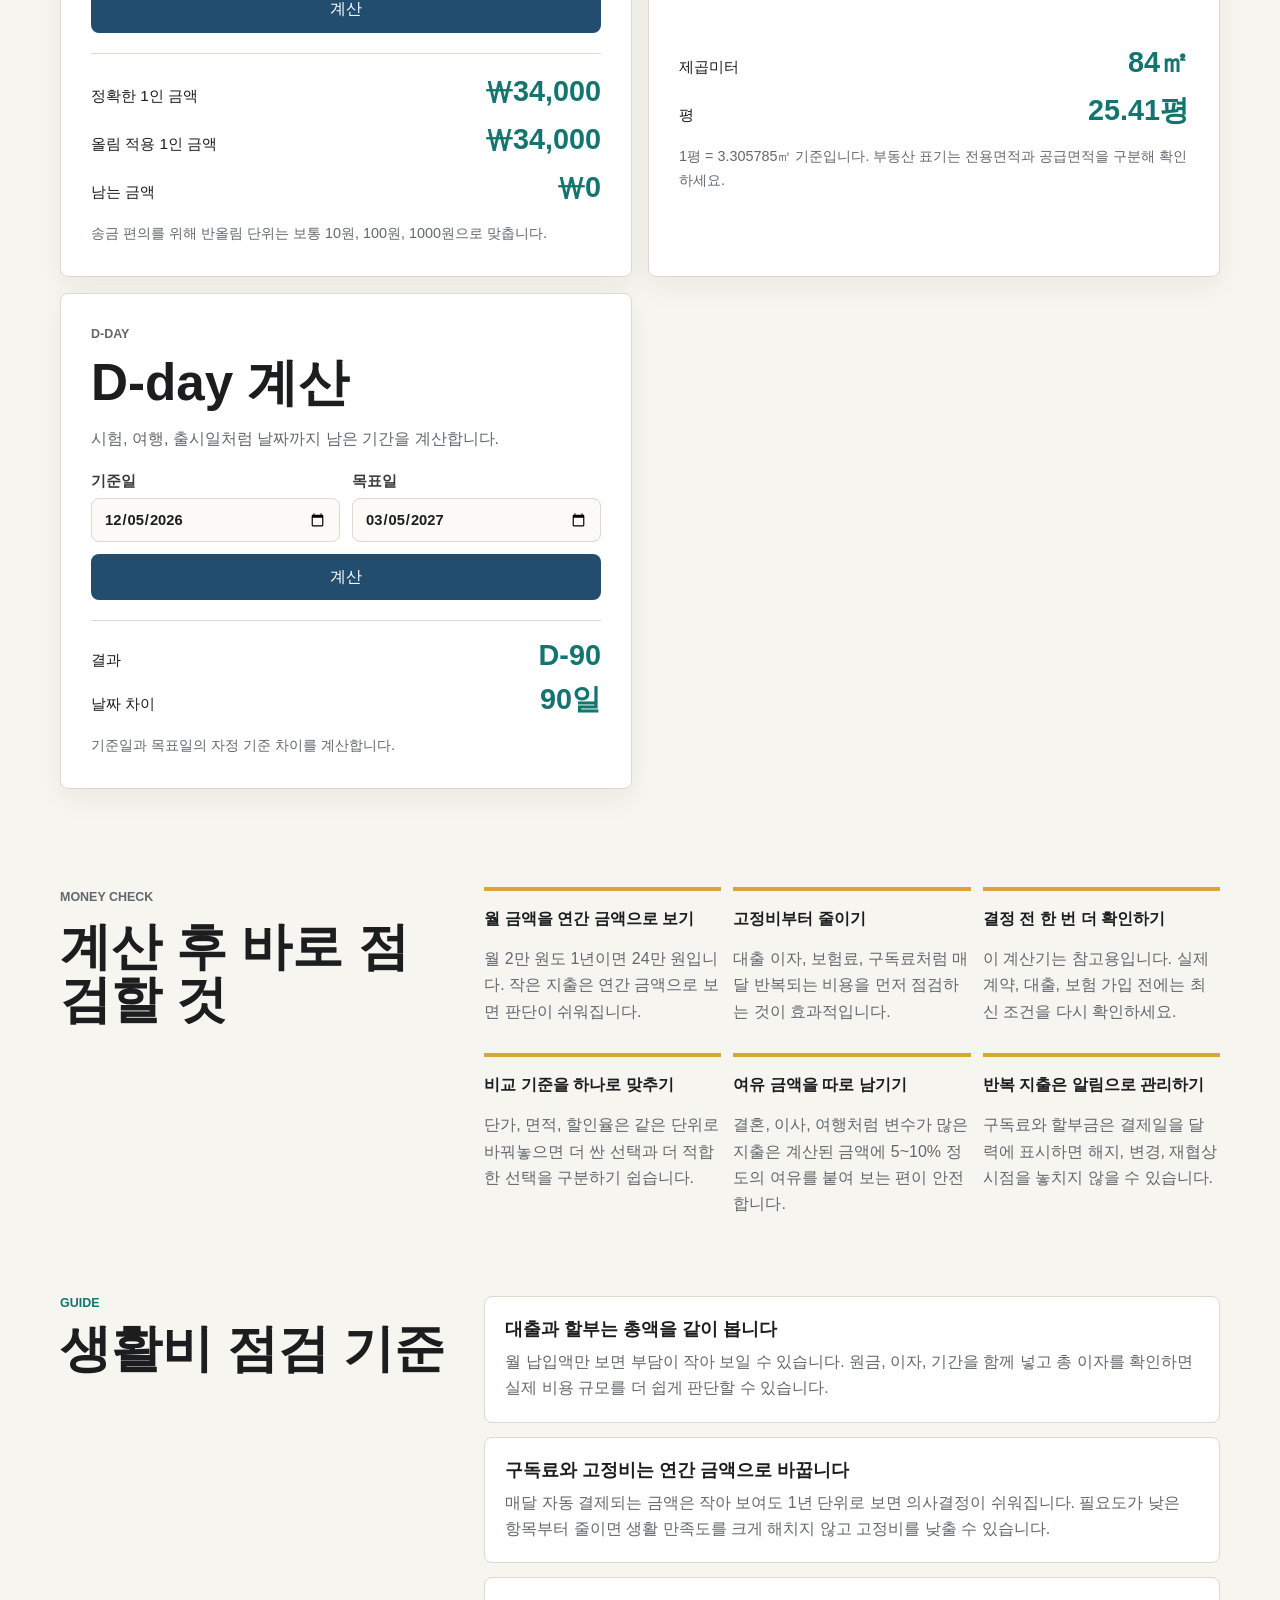
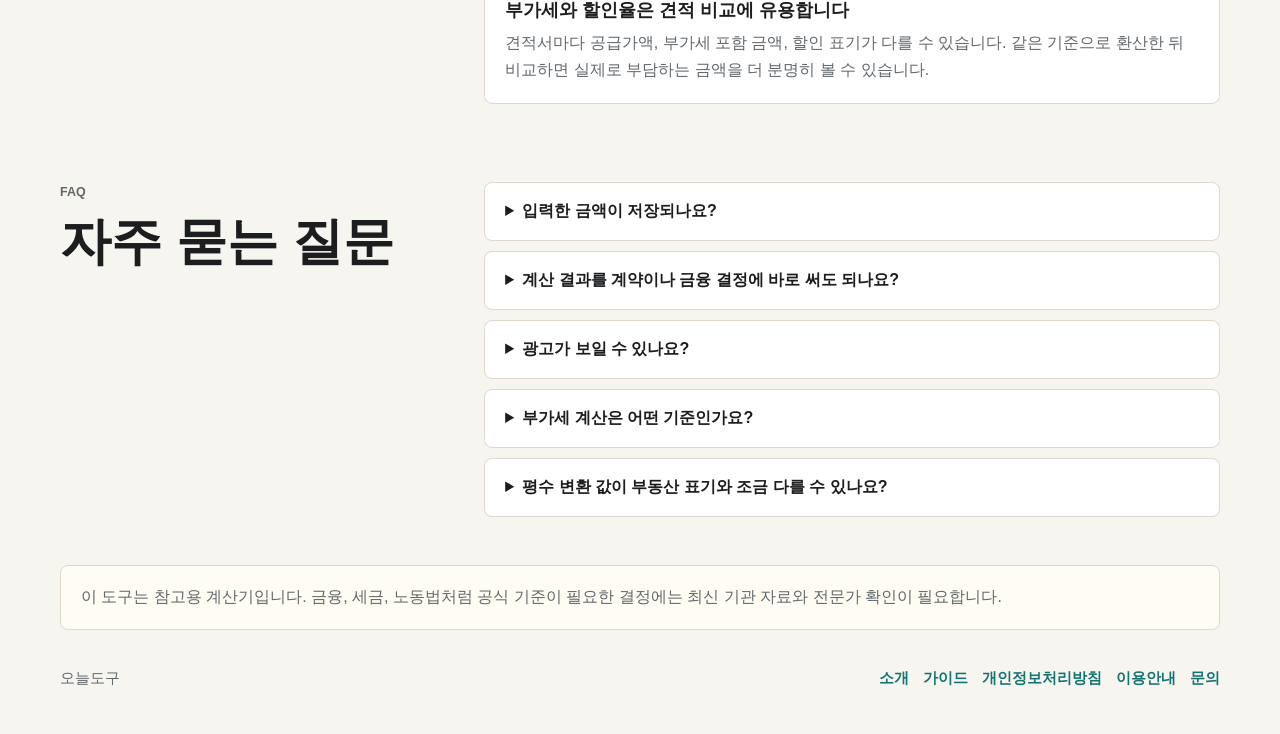
==== commit b6d69c24: "Add starter setup budget calculator" ====
--- a/index.html
+++ b/index.html
@@ -39,6 +39,7 @@
         <a href="#meal">식비</a>
         <a href="#trip">여행</a>
         <a href="#moving">이사</a>
+        <a href="#starter">자취</a>
         <a href="#emergency">비상금</a>
         <a href="#car">자동차</a>
         <a href="#subscriptions">구독료</a>
@@ -331,6 +332,38 @@
             <button class="button button--secondary" type="submit">계산</button>
           </form>
           <div class="result" data-result="moving"></div>
+        </article>
+
+        <article class="tool" id="starter">
+          <div class="tool__header">
+            <p class="eyebrow">Starter Setup</p>
+            <h2>자취 시작 준비비 체크</h2>
+            <p>침구, 주방, 욕실, 청소용품처럼 처음 자취할 때 필요한 기본 준비비를 합산합니다.</p>
+          </div>
+          <form class="calculator" data-calculator="starter">
+            <label>
+              침구/가구
+              <input name="bedding" inputmode="numeric" value="300000" />
+            </label>
+            <label>
+              주방용품
+              <input name="kitchen" inputmode="numeric" value="180000" />
+            </label>
+            <label>
+              욕실/세탁
+              <input name="bathLaundry" inputmode="numeric" value="120000" />
+            </label>
+            <label>
+              청소/정리
+              <input name="cleaning" inputmode="numeric" value="90000" />
+            </label>
+            <label>
+              예비비/추가 구매
+              <input name="buffer" inputmode="numeric" value="100000" />
+            </label>
+            <button class="button button--secondary" type="submit">계산</button>
+          </form>
+          <div class="result" data-result="starter"></div>
         </article>
 
         <article class="tool" id="car">
